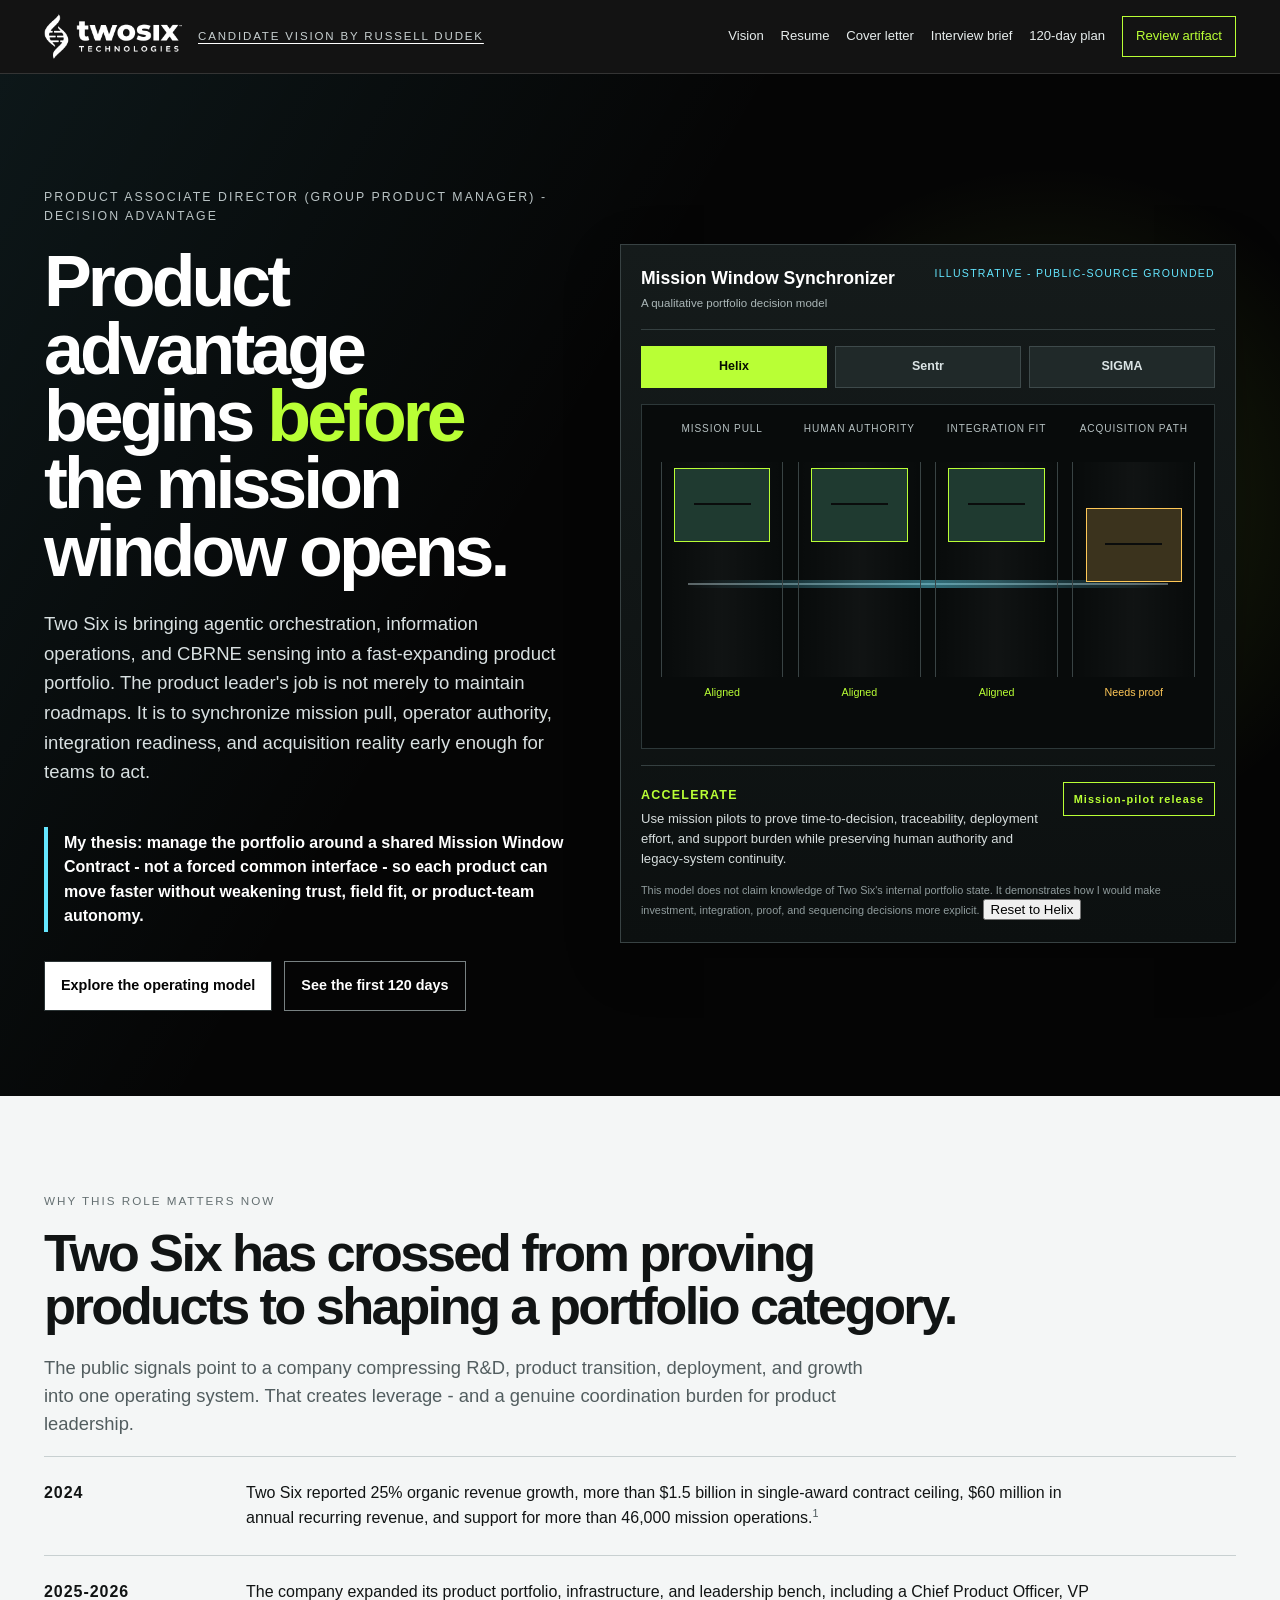
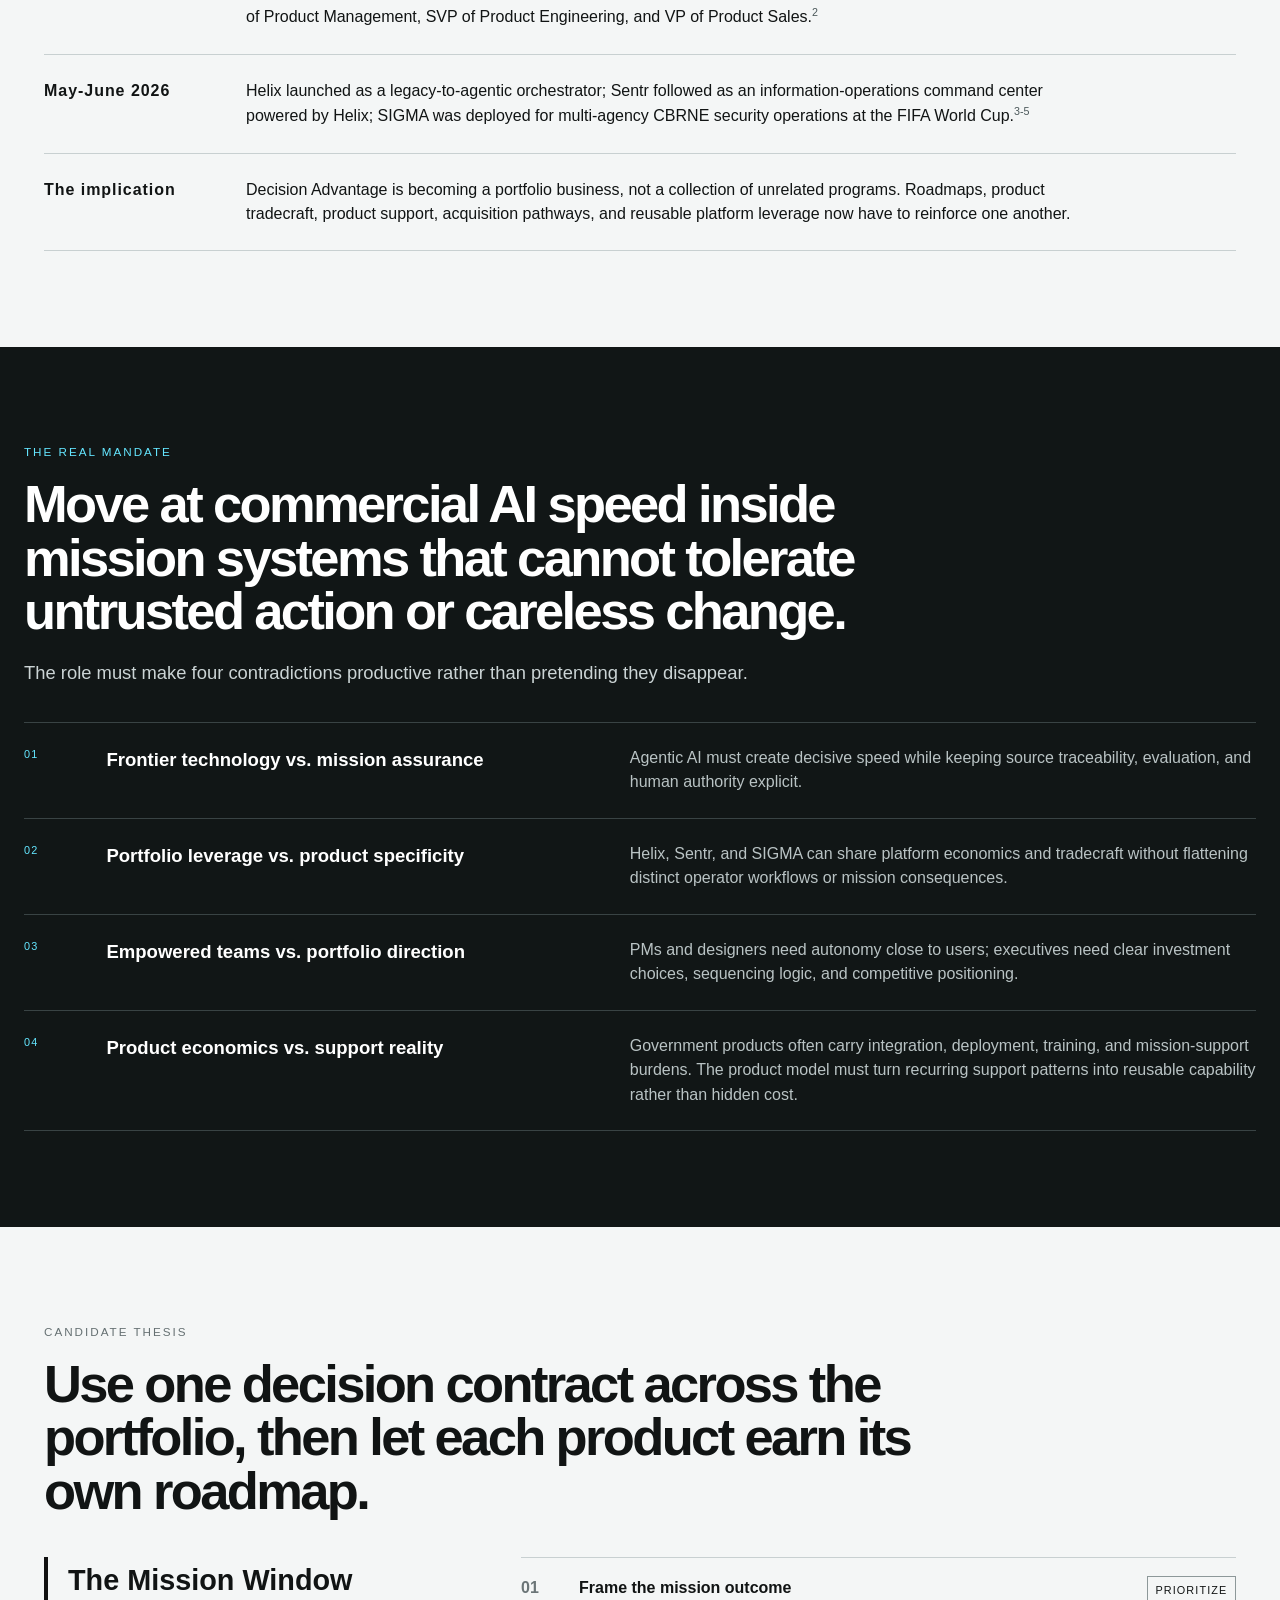
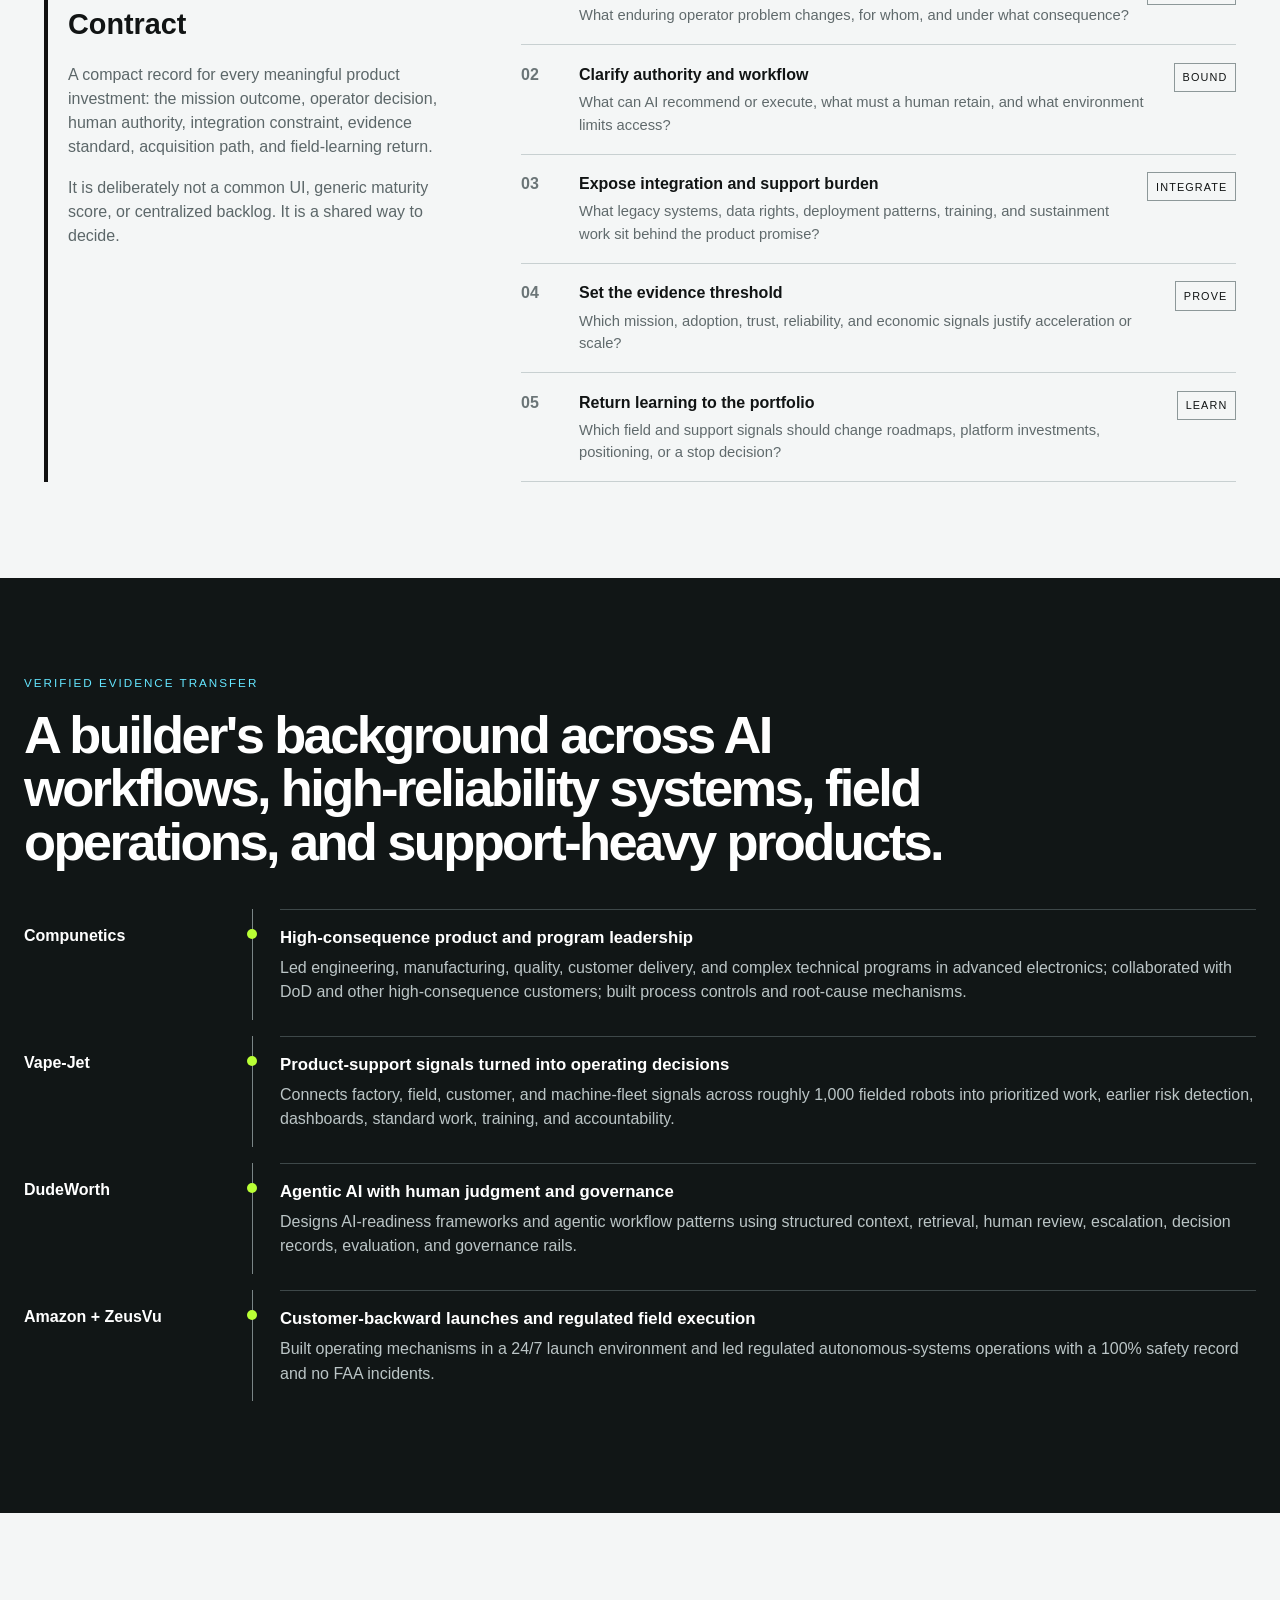
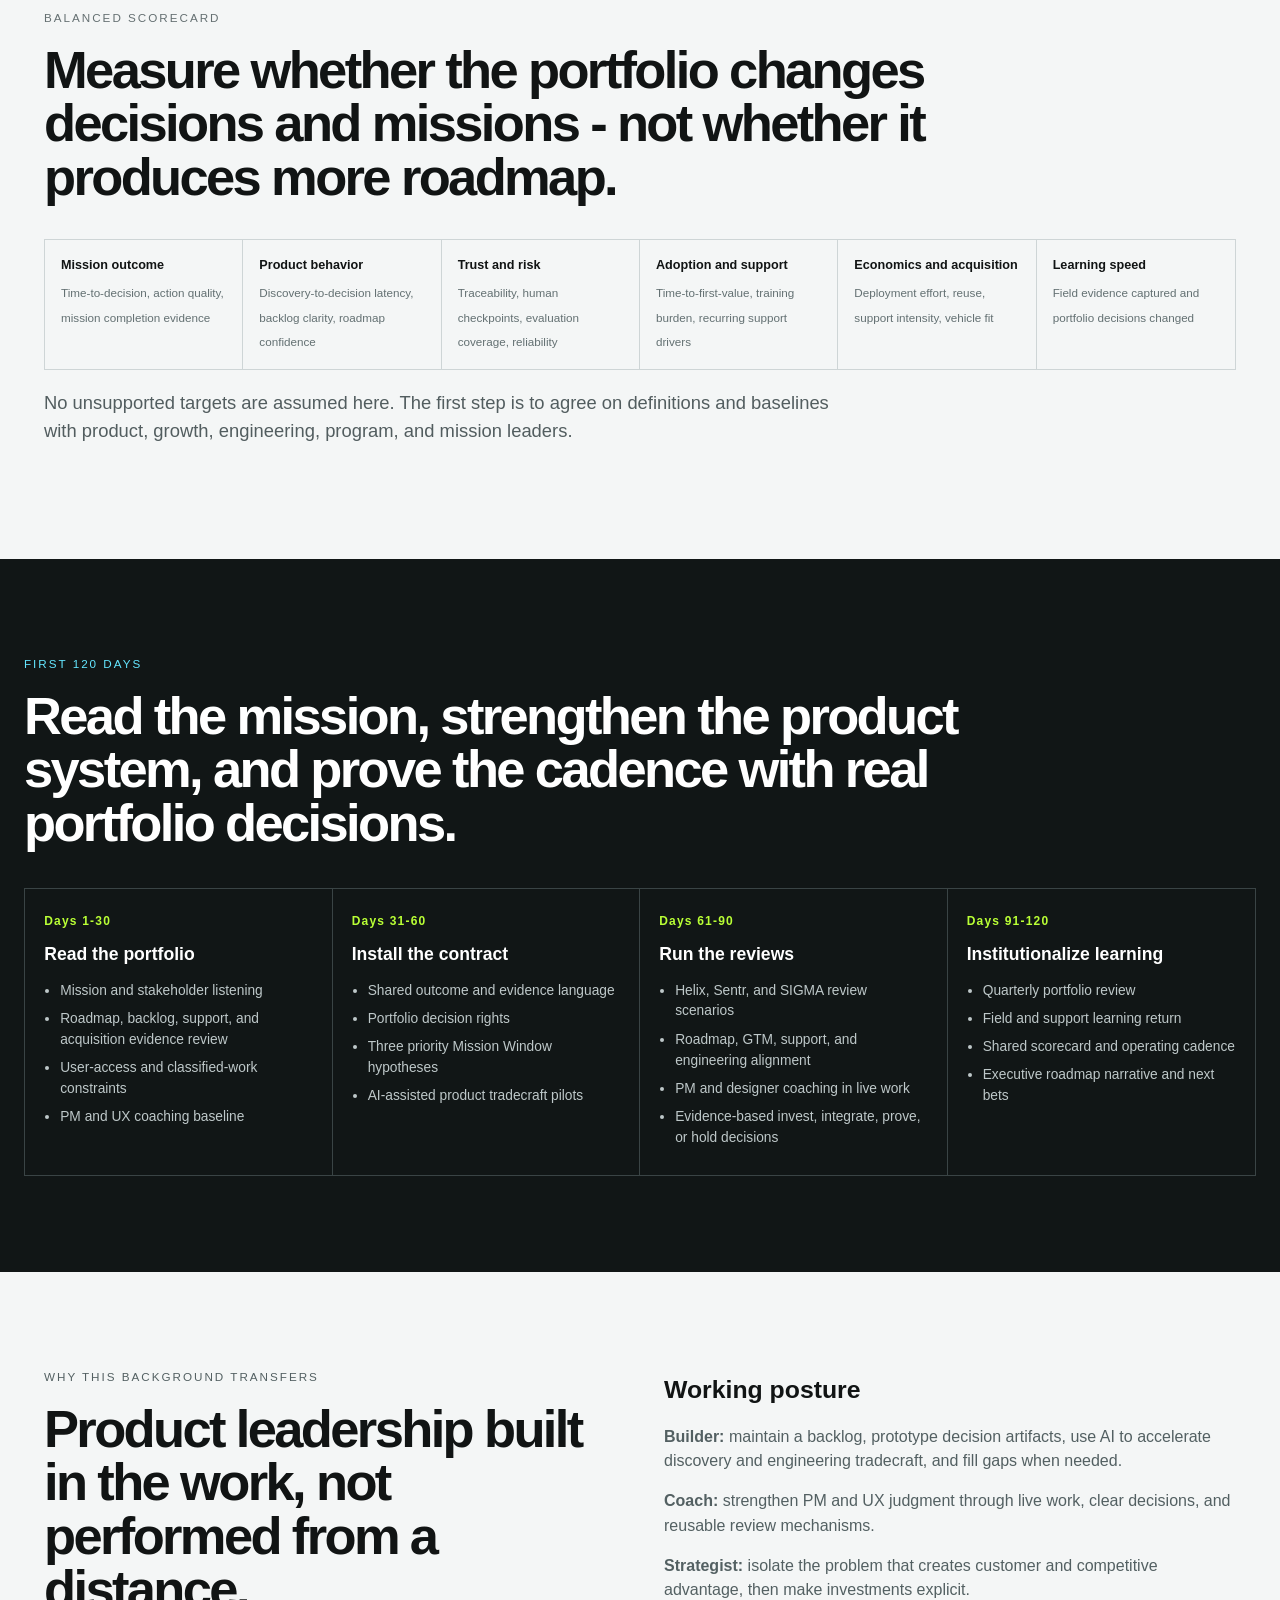
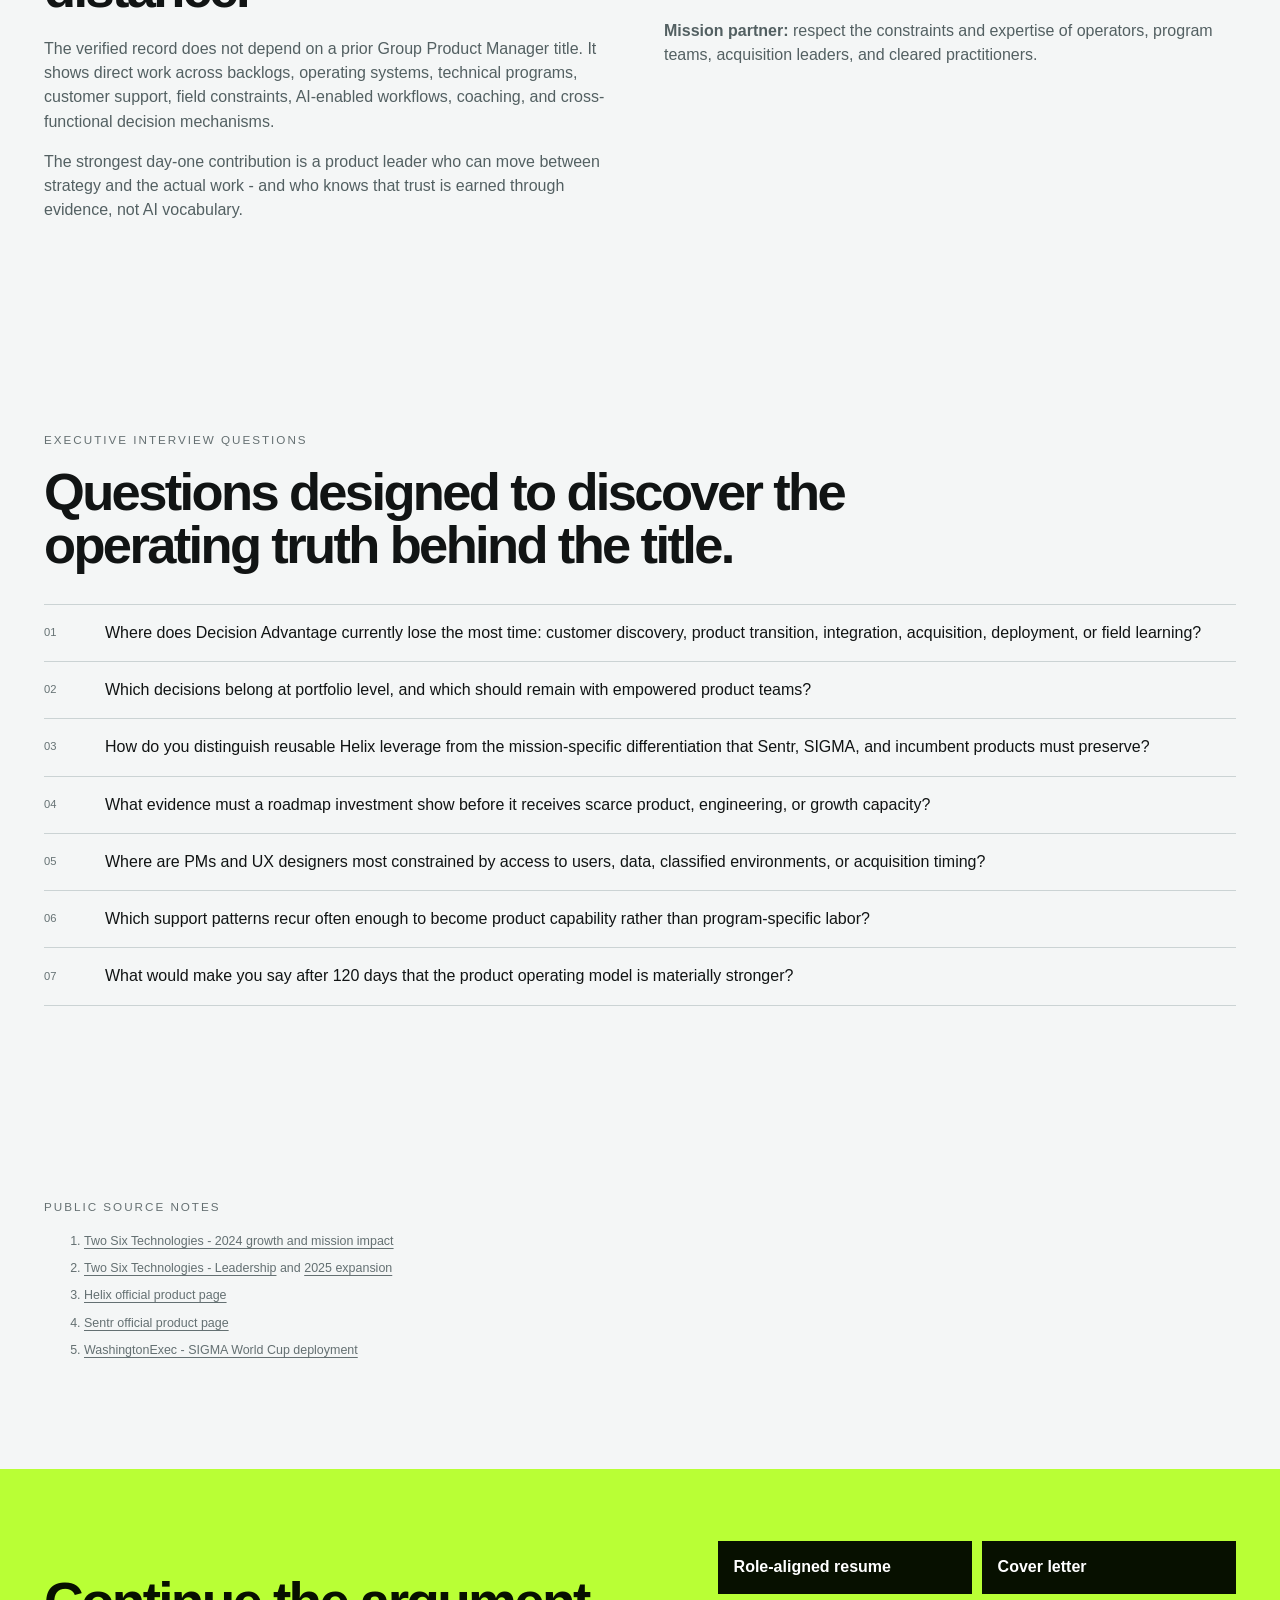
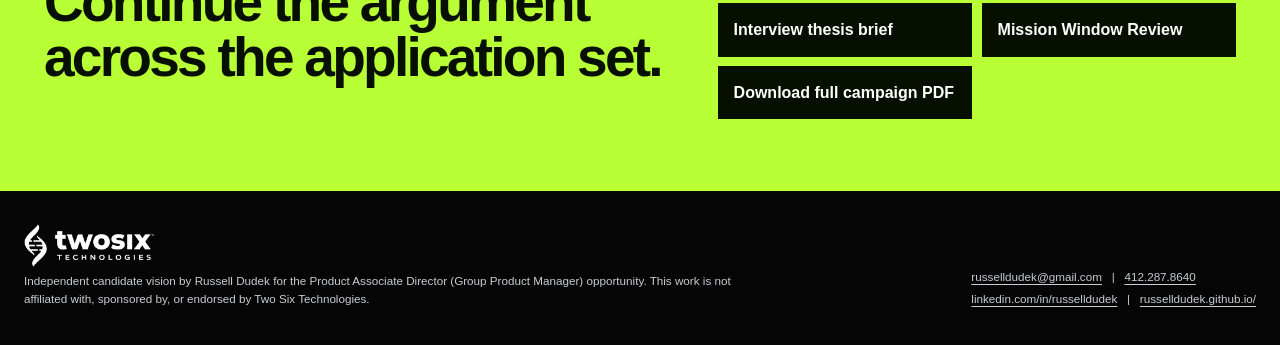
==== index.html @ 57bb27d4 "Publish complete Two Six candidate vision" ====
<!doctype html><html lang="en"><head><meta charset="utf-8"><meta name="viewport" content="width=device-width,initial-scale=1"><title>Two Six Technologies - Candidate Vision | Russell Dudek</title><meta name="description" content="Independent candidate vision by Russell Dudek for Two Six Technologies Product Associate Director (Group Product Manager)."><link rel="stylesheet" href="styles.css"></head><body class=""><a class="skip" href="#main">Skip to content</a><header class="site-header"><nav class="nav" aria-label="Primary"><a class="brand-lockup" href="index.html"><img src="assets/brand/two-six-logo-white.png" alt="Two Six Technologies"><span>Candidate vision by Russell Dudek</span></a><div class="nav-links"><a href="index.html" aria-current="page">Vision</a><a href="resume.html">Resume</a><a href="cover-letter.html">Cover letter</a><a href="interview-brief.html">Interview brief</a><a href="120-day-plan.html">120-day plan</a><a class="nav-cta" href="mission-window-review.html">Review artifact</a></div></nav></header><main id="main">
<section class="hero"><div class="hero-grid"><div class="hero-copy"><p class="identity-line">Product Associate Director (Group Product Manager) - Decision Advantage</p><h1>Product advantage begins <em>before</em> the mission window opens.</h1><p class="hero-deck">Two Six is bringing agentic orchestration, information operations, and CBRNE sensing into a fast-expanding product portfolio. The product leader's job is not merely to maintain roadmaps. It is to synchronize mission pull, operator authority, integration readiness, and acquisition reality early enough for teams to act.</p><div class="thesis-strip">My thesis: manage the portfolio around a shared Mission Window Contract - not a forced common interface - so each product can move faster without weakening trust, field fit, or product-team autonomy.</div><div class="hero-actions"><a class="button" href="#model">Explore the operating model</a><a class="button secondary" href="120-day-plan.html">See the first 120 days</a></div></div>
<div class="artifact-shell" id="model" aria-labelledby="model-title"><div class="artifact-head"><div><h2 id="model-title">Mission Window Synchronizer</h2><p>A qualitative portfolio decision model</p></div><span class="model-tag">Illustrative - public-source grounded</span></div><div class="scenario-tabs" role="tablist" aria-label="Product scenario"><button type="button" data-scenario="helix" role="tab" aria-selected="true">Helix</button><button type="button" data-scenario="sentr" role="tab" aria-selected="false">Sentr</button><button type="button" data-scenario="sigma" role="tab" aria-selected="false">SIGMA</button></div><div class="sync-board"><div class="sync-track"></div><div class="pulse" aria-hidden="true"></div><div class="sync-gates"><div class="gate" data-state="aligned"><span class="gate-label">Mission pull</span><div class="gate-well"><span class="gate-blade"></span></div><span class="gate-state">Aligned</span></div><div class="gate" data-state="aligned"><span class="gate-label">Human authority</span><div class="gate-well"><span class="gate-blade"></span></div><span class="gate-state">Aligned</span></div><div class="gate" data-state="aligned"><span class="gate-label">Integration fit</span><div class="gate-well"><span class="gate-blade"></span></div><span class="gate-state">Aligned</span></div><div class="gate" data-state="proof"><span class="gate-label">Acquisition path</span><div class="gate-well"><span class="gate-blade"></span></div><span class="gate-state">Needs proof</span></div></div></div><div class="decision-port" aria-live="polite"><div><strong id="decision-name">ACCELERATE</strong><p id="decision-summary"></p></div><span class="decision-badge" id="decision-badge">Mission-pilot release</span></div><p class="model-note">This model does not claim knowledge of Two Six's internal portfolio state. It demonstrates how I would make investment, integration, proof, and sequencing decisions more explicit. <button id="reset-model" type="button">Reset to Helix</button></p></div></div></section>
<section class="section"><p class="section-kicker">Why this role matters now</p><h2>Two Six has crossed from proving products to shaping a portfolio category.</h2><p class="section-lead">The public signals point to a company compressing R&amp;D, product transition, deployment, and growth into one operating system. That creates leverage - and a genuine coordination burden for product leadership.</p><div class="moment-line"><time>2024</time><p>Two Six reported 25% organic revenue growth, more than $1.5 billion in single-award contract ceiling, $60 million in annual recurring revenue, and support for more than 46,000 mission operations.<sup class="source-mark">1</sup></p></div><div class="moment-line"><time>2025-2026</time><p>The company expanded its product portfolio, infrastructure, and leadership bench, including a Chief Product Officer, VP of Product Management, SVP of Product Engineering, and VP of Product Sales.<sup class="source-mark">2</sup></p></div><div class="moment-line"><time>May-June 2026</time><p>Helix launched as a legacy-to-agentic orchestrator; Sentr followed as an information-operations command center powered by Helix; SIGMA was deployed for multi-agency CBRNE security operations at the FIFA World Cup.<sup class="source-mark">3-5</sup></p></div><div class="moment-line"><time>The implication</time><p>Decision Advantage is becoming a portfolio business, not a collection of unrelated programs. Roadmaps, product tradecraft, product support, acquisition pathways, and reusable platform leverage now have to reinforce one another.</p></div></section>
<section class="section dark"><div class="inner"><p class="section-kicker">The real mandate</p><h2>Move at commercial AI speed inside mission systems that cannot tolerate untrusted action or careless change.</h2><p class="section-lead">The role must make four contradictions productive rather than pretending they disappear.</p><div class="tension-stack"><div class="tension"><span class="num">01</span><h3>Frontier technology vs. mission assurance</h3><p>Agentic AI must create decisive speed while keeping source traceability, evaluation, and human authority explicit.</p></div><div class="tension"><span class="num">02</span><h3>Portfolio leverage vs. product specificity</h3><p>Helix, Sentr, and SIGMA can share platform economics and tradecraft without flattening distinct operator workflows or mission consequences.</p></div><div class="tension"><span class="num">03</span><h3>Empowered teams vs. portfolio direction</h3><p>PMs and designers need autonomy close to users; executives need clear investment choices, sequencing logic, and competitive positioning.</p></div><div class="tension"><span class="num">04</span><h3>Product economics vs. support reality</h3><p>Government products often carry integration, deployment, training, and mission-support burdens. The product model must turn recurring support patterns into reusable capability rather than hidden cost.</p></div></div></div></section>
<section class="section"><p class="section-kicker">Candidate thesis</p><h2>Use one decision contract across the portfolio, then let each product earn its own roadmap.</h2><div class="contract"><div class="contract-rail"><h3>The Mission Window Contract</h3><p>A compact record for every meaningful product investment: the mission outcome, operator decision, human authority, integration constraint, evidence standard, acquisition path, and field-learning return.</p><p>It is deliberately not a common UI, generic maturity score, or centralized backlog. It is a shared way to decide.</p></div><div class="contract-steps"><div class="contract-step"><span class="step-no">01</span><div><h4>Frame the mission outcome</h4><p>What enduring operator problem changes, for whom, and under what consequence?</p></div><span class="decision">Prioritize</span></div><div class="contract-step"><span class="step-no">02</span><div><h4>Clarify authority and workflow</h4><p>What can AI recommend or execute, what must a human retain, and what environment limits access?</p></div><span class="decision">Bound</span></div><div class="contract-step"><span class="step-no">03</span><div><h4>Expose integration and support burden</h4><p>What legacy systems, data rights, deployment patterns, training, and sustainment work sit behind the product promise?</p></div><span class="decision">Integrate</span></div><div class="contract-step"><span class="step-no">04</span><div><h4>Set the evidence threshold</h4><p>Which mission, adoption, trust, reliability, and economic signals justify acceleration or scale?</p></div><span class="decision">Prove</span></div><div class="contract-step"><span class="step-no">05</span><div><h4>Return learning to the portfolio</h4><p>Which field and support signals should change roadmaps, platform investments, positioning, or a stop decision?</p></div><span class="decision">Learn</span></div></div></div></section>
<section class="section dark"><div class="inner"><p class="section-kicker">Verified evidence transfer</p><h2>A builder's background across AI workflows, high-reliability systems, field operations, and support-heavy products.</h2><div class="evidence-trail"><div class="evidence-row"><div class="evidence-org">Compunetics</div><div class="trail-line"></div><div class="evidence-copy"><h3>High-consequence product and program leadership</h3><p>Led engineering, manufacturing, quality, customer delivery, and complex technical programs in advanced electronics; collaborated with DoD and other high-consequence customers; built process controls and root-cause mechanisms.</p></div></div><div class="evidence-row"><div class="evidence-org">Vape-Jet</div><div class="trail-line"></div><div class="evidence-copy"><h3>Product-support signals turned into operating decisions</h3><p>Connects factory, field, customer, and machine-fleet signals across roughly 1,000 fielded robots into prioritized work, earlier risk detection, dashboards, standard work, training, and accountability.</p></div></div><div class="evidence-row"><div class="evidence-org">DudeWorth</div><div class="trail-line"></div><div class="evidence-copy"><h3>Agentic AI with human judgment and governance</h3><p>Designs AI-readiness frameworks and agentic workflow patterns using structured context, retrieval, human review, escalation, decision records, evaluation, and governance rails.</p></div></div><div class="evidence-row"><div class="evidence-org">Amazon + ZeusVu</div><div class="trail-line"></div><div class="evidence-copy"><h3>Customer-backward launches and regulated field execution</h3><p>Built operating mechanisms in a 24/7 launch environment and led regulated autonomous-systems operations with a 100% safety record and no FAA incidents.</p></div></div></div></div></section>
<section class="section"><p class="section-kicker">Balanced scorecard</p><h2>Measure whether the portfolio changes decisions and missions - not whether it produces more roadmap.</h2><div class="score-band"><div class="score-item"><strong>Mission outcome</strong><span>Time-to-decision, action quality, mission completion evidence</span></div><div class="score-item"><strong>Product behavior</strong><span>Discovery-to-decision latency, backlog clarity, roadmap confidence</span></div><div class="score-item"><strong>Trust and risk</strong><span>Traceability, human checkpoints, evaluation coverage, reliability</span></div><div class="score-item"><strong>Adoption and support</strong><span>Time-to-first-value, training burden, recurring support drivers</span></div><div class="score-item"><strong>Economics and acquisition</strong><span>Deployment effort, reuse, support intensity, vehicle fit</span></div><div class="score-item"><strong>Learning speed</strong><span>Field evidence captured and portfolio decisions changed</span></div></div><p class="section-lead">No unsupported targets are assumed here. The first step is to agree on definitions and baselines with product, growth, engineering, program, and mission leaders.</p></section>
<section class="section dark"><div class="inner"><p class="section-kicker">First 120 days</p><h2>Read the mission, strengthen the product system, and prove the cadence with real portfolio decisions.</h2><div class="days"><div class="day"><span class="range">Days 1-30</span><h3>Read the portfolio</h3><ul><li>Mission and stakeholder listening</li><li>Roadmap, backlog, support, and acquisition evidence review</li><li>User-access and classified-work constraints</li><li>PM and UX coaching baseline</li></ul></div><div class="day"><span class="range">Days 31-60</span><h3>Install the contract</h3><ul><li>Shared outcome and evidence language</li><li>Portfolio decision rights</li><li>Three priority Mission Window hypotheses</li><li>AI-assisted product tradecraft pilots</li></ul></div><div class="day"><span class="range">Days 61-90</span><h3>Run the reviews</h3><ul><li>Helix, Sentr, and SIGMA review scenarios</li><li>Roadmap, GTM, support, and engineering alignment</li><li>PM and designer coaching in live work</li><li>Evidence-based invest, integrate, prove, or hold decisions</li></ul></div><div class="day"><span class="range">Days 91-120</span><h3>Institutionalize learning</h3><ul><li>Quarterly portfolio review</li><li>Field and support learning return</li><li>Shared scorecard and operating cadence</li><li>Executive roadmap narrative and next bets</li></ul></div></div></div></section>
<section class="section"><div class="contribution"><div><p class="section-kicker">Why this background transfers</p><h2>Product leadership built in the work, not performed from a distance.</h2><p>The verified record does not depend on a prior Group Product Manager title. It shows direct work across backlogs, operating systems, technical programs, customer support, field constraints, AI-enabled workflows, coaching, and cross-functional decision mechanisms.</p><p>The strongest day-one contribution is a product leader who can move between strategy and the actual work - and who knows that trust is earned through evidence, not AI vocabulary.</p></div><div><h3>Working posture</h3><p><strong>Builder:</strong> maintain a backlog, prototype decision artifacts, use AI to accelerate discovery and engineering tradecraft, and fill gaps when needed.</p><p><strong>Coach:</strong> strengthen PM and UX judgment through live work, clear decisions, and reusable review mechanisms.</p><p><strong>Strategist:</strong> isolate the problem that creates customer and competitive advantage, then make investments explicit.</p><p><strong>Mission partner:</strong> respect the constraints and expertise of operators, program teams, acquisition leaders, and cleared practitioners.</p></div></div></section>
<section class="section"><p class="section-kicker">Executive interview questions</p><h2>Questions designed to discover the operating truth behind the title.</h2><div class="question-list"><div class="question">Where does Decision Advantage currently lose the most time: customer discovery, product transition, integration, acquisition, deployment, or field learning?</div><div class="question">Which decisions belong at portfolio level, and which should remain with empowered product teams?</div><div class="question">How do you distinguish reusable Helix leverage from the mission-specific differentiation that Sentr, SIGMA, and incumbent products must preserve?</div><div class="question">What evidence must a roadmap investment show before it receives scarce product, engineering, or growth capacity?</div><div class="question">Where are PMs and UX designers most constrained by access to users, data, classified environments, or acquisition timing?</div><div class="question">Which support patterns recur often enough to become product capability rather than program-specific labor?</div><div class="question">What would make you say after 120 days that the product operating model is materially stronger?</div></div></section>
<section class="section"><p class="section-kicker">Public source notes</p><ol class="source-list"><li><a href="https://twosixtech.com/news/two-six-technologies-delivers-strategic-growth-and-makes-exceptional-mission-impact-in-2024/">Two Six Technologies - 2024 growth and mission impact</a></li><li><a href="https://twosixtech.com/about/leadership/">Two Six Technologies - Leadership</a> and <a href="https://twosixtech.com/news/two-six-technologies-expanded-operational-footprint-and-strengthened-strategic-product-portfolio-in-2025/">2025 expansion</a></li><li><a href="https://twosixtech.com/products/helix/">Helix official product page</a></li><li><a href="https://twosixtech.com/products/sentr/">Sentr official product page</a></li><li><a href="https://washingtonexec.com/2026/06/two-six-brings-sigma-to-fifa-world-cup-security/">WashingtonExec - SIGMA World Cup deployment</a></li></ol></section>
<section class="cta-band"><div class="inner"><h2>Continue the argument across the application set.</h2><div class="cta-links"><a href="resume.html">Role-aligned resume</a><a href="cover-letter.html">Cover letter</a><a href="interview-brief.html">Interview thesis brief</a><a href="mission-window-review.html">Mission Window Review</a><a href="docs/Russell-Dudek-Two-Six-Candidate-Campaign.pdf" download>Download full campaign PDF</a></div></div></section>
</main><footer class="site-footer"><div class="inner"><div><img src="assets/brand/two-six-logo-white.png" alt=""><p>Independent candidate vision by Russell Dudek for the Product Associate Director (Group Product Manager) opportunity. This work is not affiliated with, sponsored by, or endorsed by Two Six Technologies.</p></div><div><p><a href="mailto:russelldudek@gmail.com">russelldudek@gmail.com</a> &nbsp; | &nbsp; <a href="tel:+14122878640">412.287.8640</a></p><p><a href="https://www.linkedin.com/in/russelldudek">linkedin.com/in/russelldudek</a> &nbsp; | &nbsp; <a href="https://russelldudek.github.io/">russelldudek.github.io/</a></p></div></div></footer><script src="app.js"></script></body></html>
---- styles.css ----
@import url("brand-tokens.css");
*{box-sizing:border-box}html{scroll-behavior:smooth}body{margin:0;font-family:"Inter", "Noto Sans", sans-serif;background:var(--tst-paper);color:var(--tst-ink);line-height:1.52}a{color:inherit;text-underline-offset:3px}img{max-width:100%;display:block}.skip{position:absolute;left:-9999px;top:auto}.skip:focus{left:1rem;top:1rem;z-index:100;background:#fff;padding:.7rem 1rem;border:2px solid #000}.site-header{position:sticky;top:0;z-index:30;background:rgba(5,5,5,.94);backdrop-filter:blur(14px);color:#fff;border-bottom:1px solid rgba(255,255,255,.14)}.nav{max-width:1240px;margin:auto;min-height:70px;display:flex;align-items:center;justify-content:space-between;padding:.8rem 1.5rem;gap:1.5rem}.brand-lockup{display:flex;align-items:center;gap:1rem;min-width:0}.brand-lockup img{width:138px;height:auto}.brand-lockup span{font-size:.72rem;letter-spacing:.16em;text-transform:uppercase;color:#c8d0d1}.nav-links{display:flex;align-items:center;gap:1.05rem;font-size:.82rem}.nav-links a{text-decoration:none;color:#e7eded}.nav-links a:hover,.nav-links a:focus{color:var(--signal-lime)}.nav-cta{border:1px solid var(--signal-lime);padding:.58rem .82rem;color:var(--signal-lime)!important}.hero{background:var(--tst-black);color:#fff;min-height:770px;position:relative;overflow:hidden}.hero:before{content:"";position:absolute;inset:0;background:linear-gradient(120deg,rgba(100,230,255,.08),transparent 42%),radial-gradient(circle at 82% 42%,rgba(185,255,53,.13),transparent 28%)}.hero-grid{max-width:1240px;margin:auto;display:grid;grid-template-columns:minmax(0,.92fr) minmax(480px,1.08fr);gap:3.2rem;padding:6.4rem 1.5rem 5.3rem;position:relative}.hero-copy{display:flex;flex-direction:column;justify-content:center}.identity-line{font-size:.77rem;letter-spacing:.17em;text-transform:uppercase;color:#bac4c5;margin-bottom:1.4rem}.hero h1{font-family:"Inter Display","Inter",sans-serif;font-size:clamp(3rem,5.6vw,5.9rem);line-height:.94;letter-spacing:-.055em;margin:0 0 1.5rem;max-width:760px}.hero h1 em{font-style:normal;color:var(--signal-lime)}.hero-deck{font-size:1.16rem;line-height:1.6;color:#d8e0e1;max-width:660px;margin:0 0 1.5rem}.thesis-strip{border-left:4px solid var(--signal-cyan);padding:.25rem 0 .25rem 1rem;margin:1rem 0 1.8rem;color:#fff;font-weight:600;max-width:620px}.hero-actions{display:flex;flex-wrap:wrap;gap:.75rem}.button{display:inline-flex;align-items:center;justify-content:center;gap:.45rem;text-decoration:none;padding:.82rem 1rem;border:1px solid #2b3435;background:#fff;color:#050505;font-weight:700;font-size:.9rem}.button.secondary{background:transparent;color:#fff;border-color:#788182}.button:hover,.button:focus{transform:translateY(-1px);box-shadow:0 8px 22px rgba(0,0,0,.2)}.button.secondary:hover,.button.secondary:focus{border-color:var(--signal-lime);color:var(--signal-lime)}.artifact-shell{align-self:center;background:linear-gradient(180deg,#151b1b,#0c1010);border:1px solid #384243;box-shadow:var(--shadow);padding:1.25rem 1.25rem 1.4rem;min-width:0}.artifact-head{display:flex;justify-content:space-between;align-items:flex-start;gap:1rem;border-bottom:1px solid #354041;padding-bottom:1rem;margin-bottom:1rem}.artifact-head h2{font-size:1.1rem;margin:0}.artifact-head p{font-size:.72rem;color:#aab6b7;margin:.2rem 0 0}.model-tag{font-size:.66rem;text-transform:uppercase;letter-spacing:.12em;color:var(--signal-cyan);white-space:nowrap}.scenario-tabs{display:grid;grid-template-columns:repeat(3,1fr);gap:.5rem;margin-bottom:1rem}.scenario-tabs button{font:inherit;font-weight:700;font-size:.78rem;padding:.65rem .6rem;background:#202929;color:#dbe4e5;border:1px solid #3e4a4b;cursor:pointer}.scenario-tabs button[aria-selected="true"]{background:var(--signal-lime);color:#071000;border-color:var(--signal-lime)}.sync-board{position:relative;background:#080b0b;border:1px solid #2d3839;min-height:345px;padding:1rem;overflow:hidden}.sync-track{position:absolute;left:8%;right:8%;top:52%;height:2px;background:#586264}.sync-track:after{content:"";position:absolute;inset:-3px 0;background:linear-gradient(90deg,transparent,var(--signal-cyan),transparent);opacity:.45}.pulse{position:absolute;left:7%;top:calc(52% - 5px);width:10px;height:10px;border-radius:50%;background:var(--signal-cyan);box-shadow:0 0 14px var(--signal-cyan);transform:translateX(0);opacity:0}.sync-board.is-running .pulse{animation:pulse-run 1.05s cubic-bezier(.2,.65,.3,1) forwards}.sync-gates{display:grid;grid-template-columns:repeat(4,1fr);gap:.55rem;position:relative;z-index:2;height:100%}.gate{display:grid;grid-template-rows:auto 1fr auto;min-width:0;text-align:center}.gate-label{font-size:.63rem;letter-spacing:.09em;text-transform:uppercase;color:#b7c2c3;min-height:2.2rem}.gate-well{height:215px;position:relative;border-left:1px solid #394344;border-right:1px solid #394344;margin:.4rem .18rem;background:linear-gradient(90deg,transparent,rgba(255,255,255,.035),transparent)}.gate-blade{position:absolute;left:10%;right:10%;height:74px;top:70px;background:#293334;border:1px solid #667274;transition:transform .68s cubic-bezier(.2,.8,.2,1),background .3s,border-color .3s}.gate-blade:before{content:"";position:absolute;left:20%;right:20%;top:34px;border-top:2px solid #0a0c0c}.gate[data-state="aligned"] .gate-blade{transform:translateY(-64px);background:#1f3a30;border-color:var(--signal-lime)}.gate[data-state="proof"] .gate-blade{transform:translateY(-24px);background:#3b331d;border-color:var(--signal-amber)}.gate[data-state="constrained"] .gate-blade{transform:translateY(0);background:#3a2222;border-color:var(--signal-red)}.gate-state{font-size:.67rem;color:#d6dddd}.gate[data-state="aligned"] .gate-state{color:var(--signal-lime)}.gate[data-state="proof"] .gate-state{color:var(--signal-amber)}.gate[data-state="constrained"] .gate-state{color:var(--signal-red)}.decision-port{display:grid;grid-template-columns:1fr auto;gap:1rem;align-items:start;border-top:1px solid #354041;margin-top:1rem;padding-top:1rem}.decision-port strong{font-size:.78rem;color:var(--signal-lime);text-transform:uppercase;letter-spacing:.1em}.decision-port p{margin:.22rem 0 0;color:#d6dddd;font-size:.82rem}.decision-badge{border:1px solid var(--signal-lime);color:var(--signal-lime);padding:.5rem .62rem;font-size:.68rem;font-weight:800;letter-spacing:.1em}.model-note{font-size:.68rem;color:#8f9b9c;margin:.8rem 0 0}.section{max-width:1240px;margin:auto;padding:6rem 1.5rem}.section.dark{max-width:none;background:#111616;color:#fff}.section.dark>.inner{max-width:1240px;margin:auto}.section-kicker{font-size:.73rem;letter-spacing:.17em;text-transform:uppercase;color:#657072;margin:0 0 1rem}.dark .section-kicker{color:var(--signal-cyan)}.section h2{font-family:"Inter Display","Inter",sans-serif;font-size:clamp(2.25rem,4.1vw,4.6rem);letter-spacing:-.05em;line-height:1.02;margin:0 0 1.3rem;max-width:970px}.section-lead{font-size:1.15rem;max-width:820px;color:#525d5f}.dark .section-lead{color:#cbd4d5}.moment-line{display:grid;grid-template-columns:170px 1fr;gap:2rem;border-top:1px solid var(--tst-rule);padding:1.5rem 0}.moment-line:last-child{border-bottom:1px solid var(--tst-rule)}.moment-line time{font-weight:800;letter-spacing:.06em}.moment-line p{margin:0;max-width:850px}.source-mark{font-size:.67rem;vertical-align:super;color:#4b585a}.tension-stack{margin-top:2.2rem;border-top:1px solid #394344}.tension{display:grid;grid-template-columns:60px minmax(0,1fr) 1.25fr;gap:1.4rem;align-items:start;padding:1.45rem 0;border-bottom:1px solid #394344}.tension .num{font-size:.68rem;color:var(--signal-cyan);letter-spacing:.1em}.tension h3{margin:0;font-size:1.16rem}.tension p{margin:0;color:#b9c3c4}.contract{display:grid;grid-template-columns:.75fr 1.25fr;gap:3rem;margin-top:2.5rem}.contract-rail{border-left:4px solid #111;padding-left:1.25rem}.contract-rail h3{font-size:1.8rem;margin:.1rem 0 .75rem}.contract-rail p{color:#5c6769}.contract-steps{border-top:1px solid var(--tst-rule)}.contract-step{display:grid;grid-template-columns:42px 1fr auto;gap:1rem;align-items:start;padding:1.1rem 0;border-bottom:1px solid var(--tst-rule)}.contract-step .step-no{font-weight:800;color:#6b7577}.contract-step h4{margin:0 0 .25rem}.contract-step p{margin:0;color:#606a6c;font-size:.92rem}.contract-step .decision{font-size:.68rem;text-transform:uppercase;letter-spacing:.1em;border:1px solid #8d9899;padding:.34rem .48rem}.evidence-trail{margin-top:2.5rem}.evidence-row{display:grid;grid-template-columns:200px 24px 1fr;gap:1rem;align-items:stretch;margin-bottom:1rem}.evidence-org{font-weight:800;padding:.95rem 0}.trail-line{position:relative}.trail-line:before{content:"";position:absolute;left:50%;top:0;bottom:0;border-left:1px solid #7a8586}.trail-line:after{content:"";position:absolute;left:calc(50% - 5px);top:1.25rem;width:10px;height:10px;background:var(--signal-lime);border-radius:50%}.evidence-copy{border-top:1px solid #3e4849;padding:.95rem 0}.evidence-copy h3{margin:0 0 .35rem;font-size:1.05rem}.evidence-copy p{margin:0;color:#bbc5c6}.score-band{display:grid;grid-template-columns:repeat(6,1fr);gap:0;border:1px solid #ced5d6;margin-top:2.2rem}.score-item{padding:1rem;border-right:1px solid #ced5d6}.score-item:last-child{border-right:0}.score-item strong{display:block;font-size:.79rem;margin-bottom:.35rem}.score-item span{font-size:.73rem;color:#637072}.days{display:grid;grid-template-columns:repeat(4,1fr);gap:0;margin-top:2.4rem;border:1px solid #3a4445}.day{padding:1.2rem;border-right:1px solid #3a4445;min-height:280px}.day:last-child{border-right:0}.day .range{color:var(--signal-lime);font-weight:800;font-size:.75rem;letter-spacing:.1em}.day h3{font-size:1.1rem;margin:.55rem 0 .8rem}.day ul{margin:0;padding-left:1rem;color:#bec8c9;font-size:.86rem}.day li{margin:.45rem 0}.contribution{display:grid;grid-template-columns:1fr 1fr;gap:3rem;align-items:start}.contribution h3{font-size:1.55rem;margin:.2rem 0 .8rem}.contribution p{color:#536062}.question-list{counter-reset:q;margin-top:2rem}.question{counter-increment:q;display:grid;grid-template-columns:45px 1fr;gap:1rem;padding:1rem 0;border-top:1px solid #cbd3d4}.question:before{content:counter(q,decimal-leading-zero);font-size:.7rem;color:#667274;padding-top:.2rem}.question:last-child{border-bottom:1px solid #cbd3d4}.cta-band{background:var(--signal-lime);color:#071000}.cta-band .inner{max-width:1240px;margin:auto;padding:4.5rem 1.5rem;display:grid;grid-template-columns:1.1fr .9fr;gap:2.5rem;align-items:center}.cta-band h2{font-size:clamp(2.1rem,4.3vw,4.5rem);line-height:1;margin:0;letter-spacing:-.05em}.cta-links{display:grid;grid-template-columns:repeat(2,1fr);gap:.6rem}.cta-links a{text-decoration:none;background:#071000;color:#fff;padding:.9rem 1rem;font-weight:800}.site-footer{background:#050505;color:#c6cecf;padding:2rem 1.5rem}.site-footer .inner{max-width:1240px;margin:auto;display:flex;justify-content:space-between;gap:2rem;align-items:flex-end}.site-footer img{width:130px}.site-footer p{margin:.3rem 0;font-size:.73rem;max-width:720px}.source-list{font-size:.78rem;line-height:1.55;color:#647072}.source-list li{margin:.5rem 0}.source-list a{word-break:break-word}
/* document surfaces */
.doc-body{background:#e7ebeb}.doc-actions{position:sticky;top:0;z-index:20;background:#101515;color:#fff;display:flex;justify-content:center;gap:.6rem;padding:.7rem;box-shadow:0 6px 22px rgba(0,0,0,.18)}.doc-actions a,.doc-actions button{font:inherit;font-size:.78rem;font-weight:800;text-decoration:none;border:1px solid #7c898a;background:#fff;color:#111;padding:.62rem .8rem;cursor:pointer}.doc-actions .primary{background:var(--signal-lime);border-color:var(--signal-lime)}.document-stack{padding:2rem 0}.sheet{width:8.5in;min-height:11in;margin:0 auto 1.2rem;background:#fff;box-shadow:0 8px 26px rgba(0,0,0,.18);position:relative;padding:.56in .62in .52in}.sheet.dark-cover{background:#0b0f0f;color:#fff}.doc-head{display:grid;grid-template-columns:1fr auto;gap:1rem;border-bottom:3px solid #111;padding-bottom:.12in;margin-bottom:.16in}.doc-head h1{font-size:23pt;line-height:1;margin:0;letter-spacing:-.04em}.doc-head .identity{font-size:10pt;font-weight:700;margin-top:.06in}.doc-company{font-size:8pt;text-transform:uppercase;letter-spacing:.12em;text-align:right;max-width:2.3in}.doc-company img{width:1.65in;margin-left:auto;margin-bottom:.05in;background:#0b0f0f;padding:.08in}.contact-line{font-size:7.65pt;line-height:1.4;color:#4d5658;margin:.06in 0 .14in;display:flex;flex-wrap:wrap;gap:.06in .12in}.contact-line a{text-decoration:none}.doc-summary{font-size:9.4pt;line-height:1.45;margin:.08in 0 .16in}.doc-grid{display:grid;grid-template-columns:1.53fr .72fr;gap:.2in}.doc-section{margin-bottom:.15in}.doc-section h2{font-size:9.2pt;text-transform:uppercase;letter-spacing:.11em;margin:0 0 .07in;border-bottom:1px solid #aeb8b9;padding-bottom:.04in}.role{margin-bottom:.13in;break-inside:avoid}.role-top{display:flex;justify-content:space-between;gap:.15in;align-items:baseline}.role h3{font-size:10.4pt;margin:0}.role .org{font-size:8.5pt;font-weight:800;color:#405052}.role time{font-size:7.7pt;color:#566264;white-space:nowrap}.role ul{padding-left:.16in;margin:.05in 0 0}.role li{font-size:8.2pt;line-height:1.35;margin:.025in 0}.cap-list{display:grid;gap:.05in}.cap{background:#eef2f2;border-left:3px solid #111;padding:.065in .075in;font-size:7.8pt;line-height:1.3}.proof-map{display:grid;grid-template-columns:repeat(4,1fr);gap:.06in;margin:.12in 0 .16in}.proof{border:1px solid #bdc6c7;padding:.075in;min-height:.67in}.proof strong{display:block;font-size:7.5pt;margin-bottom:.03in}.proof span{font-size:6.9pt;line-height:1.25;color:#566164}.side-block{margin-bottom:.13in}.side-block h3{font-size:8.4pt;text-transform:uppercase;letter-spacing:.1em;margin:0 0 .06in}.side-block p,.side-block li{font-size:7.7pt;line-height:1.35}.side-block ul{margin:.03in 0;padding-left:.15in}.tag-wrap{display:flex;flex-wrap:wrap;gap:.035in}.tag{font-size:6.8pt;border:1px solid #adb7b8;padding:.035in .05in}.page-footer{position:absolute;left:.62in;right:.62in;bottom:.28in;border-top:1px solid #ccd3d4;padding-top:.05in;display:flex;justify-content:space-between;font-size:6.8pt;color:#667173}.letter-body{font-size:10.1pt;line-height:1.48}.letter-body p{margin:.105in 0}.letter-meta{font-size:8.8pt;margin-bottom:.18in}.signature{margin-top:.17in;font-weight:800}.brief-cover{display:flex;flex-direction:column;justify-content:space-between}.brief-cover .doc-company img{width:2.05in}.brief-title{max-width:6.6in}.brief-title h1{font-size:37pt;line-height:.98;letter-spacing:-.055em;margin:.15in 0}.brief-title p{font-size:14pt;color:#cbd3d4;max-width:5.8in}.cover-art{height:3.25in;border:1px solid #3e4a4b;position:relative;background:linear-gradient(90deg,#101616 25%,#172121 25% 50%,#101616 50% 75%,#172121 75%);overflow:hidden}.cover-art:before{content:"";position:absolute;left:8%;right:8%;top:50%;height:2px;background:#748182}.cover-art:after{content:"";position:absolute;left:9%;top:calc(50% - 5px);width:10px;height:10px;border-radius:50%;background:var(--signal-cyan);box-shadow:0 0 18px var(--signal-cyan)}.art-window{position:absolute;right:8%;top:calc(50% - .32in);width:1.25in;height:.64in;border:2px solid var(--signal-lime);display:grid;place-items:center;color:var(--signal-lime);font-size:8pt;font-weight:800;letter-spacing:.12em}.brief h2{font-size:19pt;letter-spacing:-.035em;margin:0 0 .1in}.brief h3{font-size:10.5pt;margin:.12in 0 .05in}.brief p,.brief li{font-size:8.8pt;line-height:1.42}.brief ul{margin:.04in 0 .12in;padding-left:.18in}.two-col{display:grid;grid-template-columns:1fr 1fr;gap:.25in}.three-col{display:grid;grid-template-columns:repeat(3,1fr);gap:.12in}.brief-panel{border-top:3px solid #111;padding-top:.08in;break-inside:avoid}.brief-panel.accent{border-color:var(--signal-lime)}.matrix{width:100%;border-collapse:collapse;font-size:7.7pt}.matrix th,.matrix td{border:1px solid #c3cbcc;padding:.055in;text-align:left;vertical-align:top}.matrix th{background:#eef1f1;font-size:7pt;text-transform:uppercase;letter-spacing:.08em}.phase{border-left:4px solid #111;padding-left:.12in;margin:.12in 0 .18in;break-inside:avoid}.phase h3{font-size:12pt;margin:0}.phase .range{font-size:7.3pt;text-transform:uppercase;letter-spacing:.1em;color:#566164}.phase ul{columns:2;column-gap:.25in}.review-band{border:1px solid #aeb8b9;padding:.12in;margin:.12in 0}.review-band h3{margin:0 0 .05in}.print-note{font-size:7pt;color:#687476}.private-note{background:#fff8dc;border:1px solid #e0bd52;padding:1rem;margin:1rem 0;font-size:.86rem}
@keyframes pulse-run{0%{opacity:0;transform:translateX(0)}10%{opacity:1}78%{opacity:1;transform:translateX(calc(100vw * .35))}100%{opacity:0;transform:translateX(calc(100vw * .4))}}
@media(max-width:980px){.nav-links a:not(.nav-cta){display:none}.hero-grid{grid-template-columns:1fr;padding-top:4.7rem}.hero{min-height:auto}.artifact-shell{max-width:730px}.contract,.contribution{grid-template-columns:1fr}.score-band{grid-template-columns:repeat(3,1fr)}.score-item:nth-child(3){border-right:0}.score-item:nth-child(-n+3){border-bottom:1px solid #ced5d6}.days{grid-template-columns:repeat(2,1fr)}.day:nth-child(2){border-right:0}.day:nth-child(-n+2){border-bottom:1px solid #3a4445}.cta-band .inner{grid-template-columns:1fr}.sheet{width:min(8.5in,calc(100vw - 1rem));min-height:auto;padding:.45in}.document-stack{padding:.7rem 0}.page-footer{position:static;margin-top:.2in}.doc-grid{grid-template-columns:1fr}.proof-map{grid-template-columns:repeat(2,1fr)}}
@media(max-width:650px){.nav{padding:.7rem 1rem}.brand-lockup span{display:none}.hero-grid,.section{padding-left:1rem;padding-right:1rem}.hero-grid{gap:2rem}.hero h1{font-size:3.25rem}.artifact-shell{padding:.8rem}.sync-board{padding:.65rem;min-height:380px}.sync-gates{gap:.18rem}.gate-label{font-size:.53rem;writing-mode:vertical-rl;transform:rotate(180deg);margin:auto}.gate-well{height:240px}.gate-state{font-size:.55rem}.decision-port{grid-template-columns:1fr}.model-tag{display:none}.moment-line{grid-template-columns:1fr;gap:.35rem}.tension{grid-template-columns:35px 1fr}.tension p{grid-column:2}.evidence-row{grid-template-columns:1fr}.trail-line{display:none}.score-band{grid-template-columns:1fr 1fr}.score-item,.score-item:nth-child(3){border-right:1px solid #ced5d6;border-bottom:1px solid #ced5d6}.score-item:nth-child(even){border-right:0}.days{grid-template-columns:1fr}.day{border-right:0;border-bottom:1px solid #3a4445}.day:last-child{border-bottom:0}.cta-links{grid-template-columns:1fr}.site-footer .inner{display:block}.site-footer img{margin-bottom:1rem}.doc-actions{flex-wrap:wrap}.sheet{width:100%;padding:.25in}.doc-head{grid-template-columns:1fr}.doc-company{text-align:left}.doc-company img{margin-left:0}.contact-line{font-size:7pt}.two-col,.three-col{grid-template-columns:1fr}.phase ul{columns:1}}
@media print{body,.doc-body{background:#fff}.doc-actions,.site-header{display:none!important}.document-stack{padding:0}.sheet{width:8.5in;height:11in;min-height:11in;margin:0;box-shadow:none;break-after:page;page-break-after:always;overflow:hidden}.sheet:last-child{break-after:auto;page-break-after:auto}.page-footer{position:absolute}.screen-only{display:none!important}a{text-decoration:none;color:inherit}}
@media(prefers-reduced-motion:reduce){html{scroll-behavior:auto}.sync-board.is-running .pulse{animation:none;opacity:0}.gate-blade{transition:none}.button:hover,.button:focus{transform:none}}
@page { size: Letter; margin: 0; }
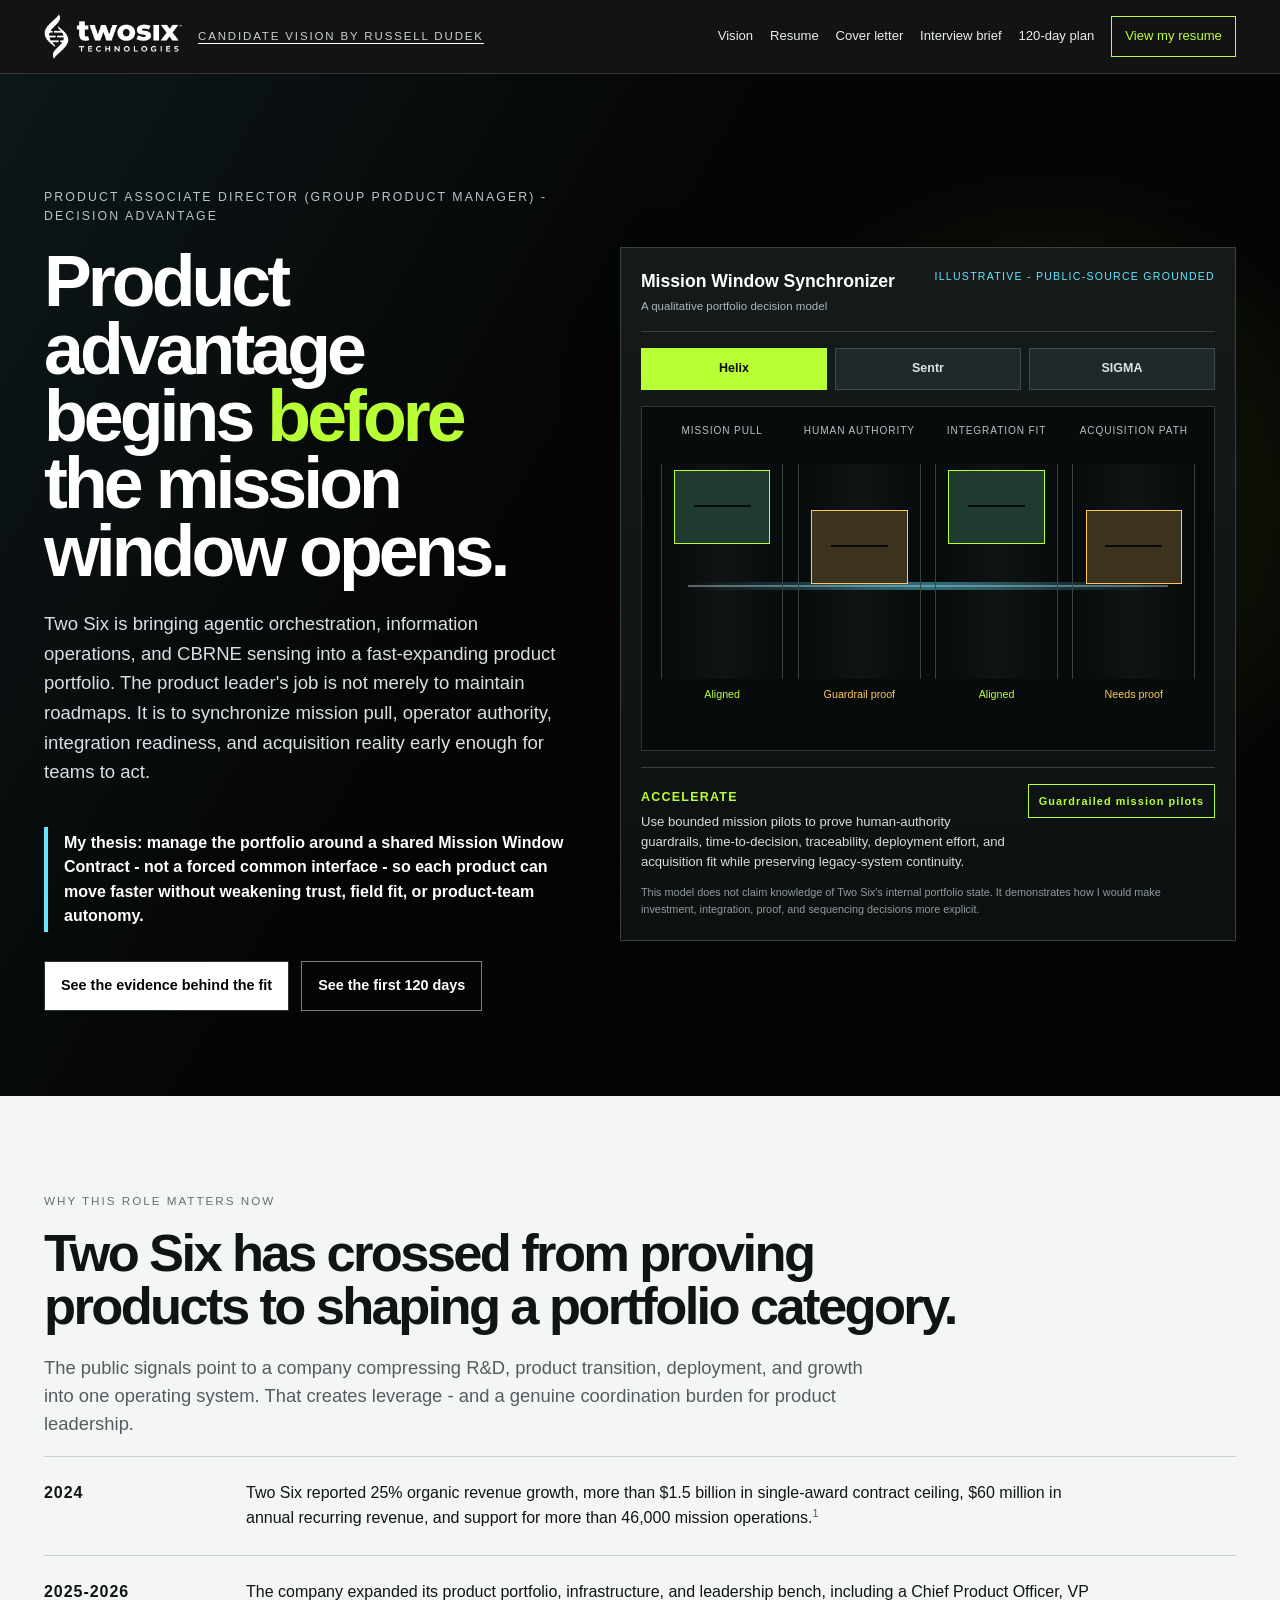
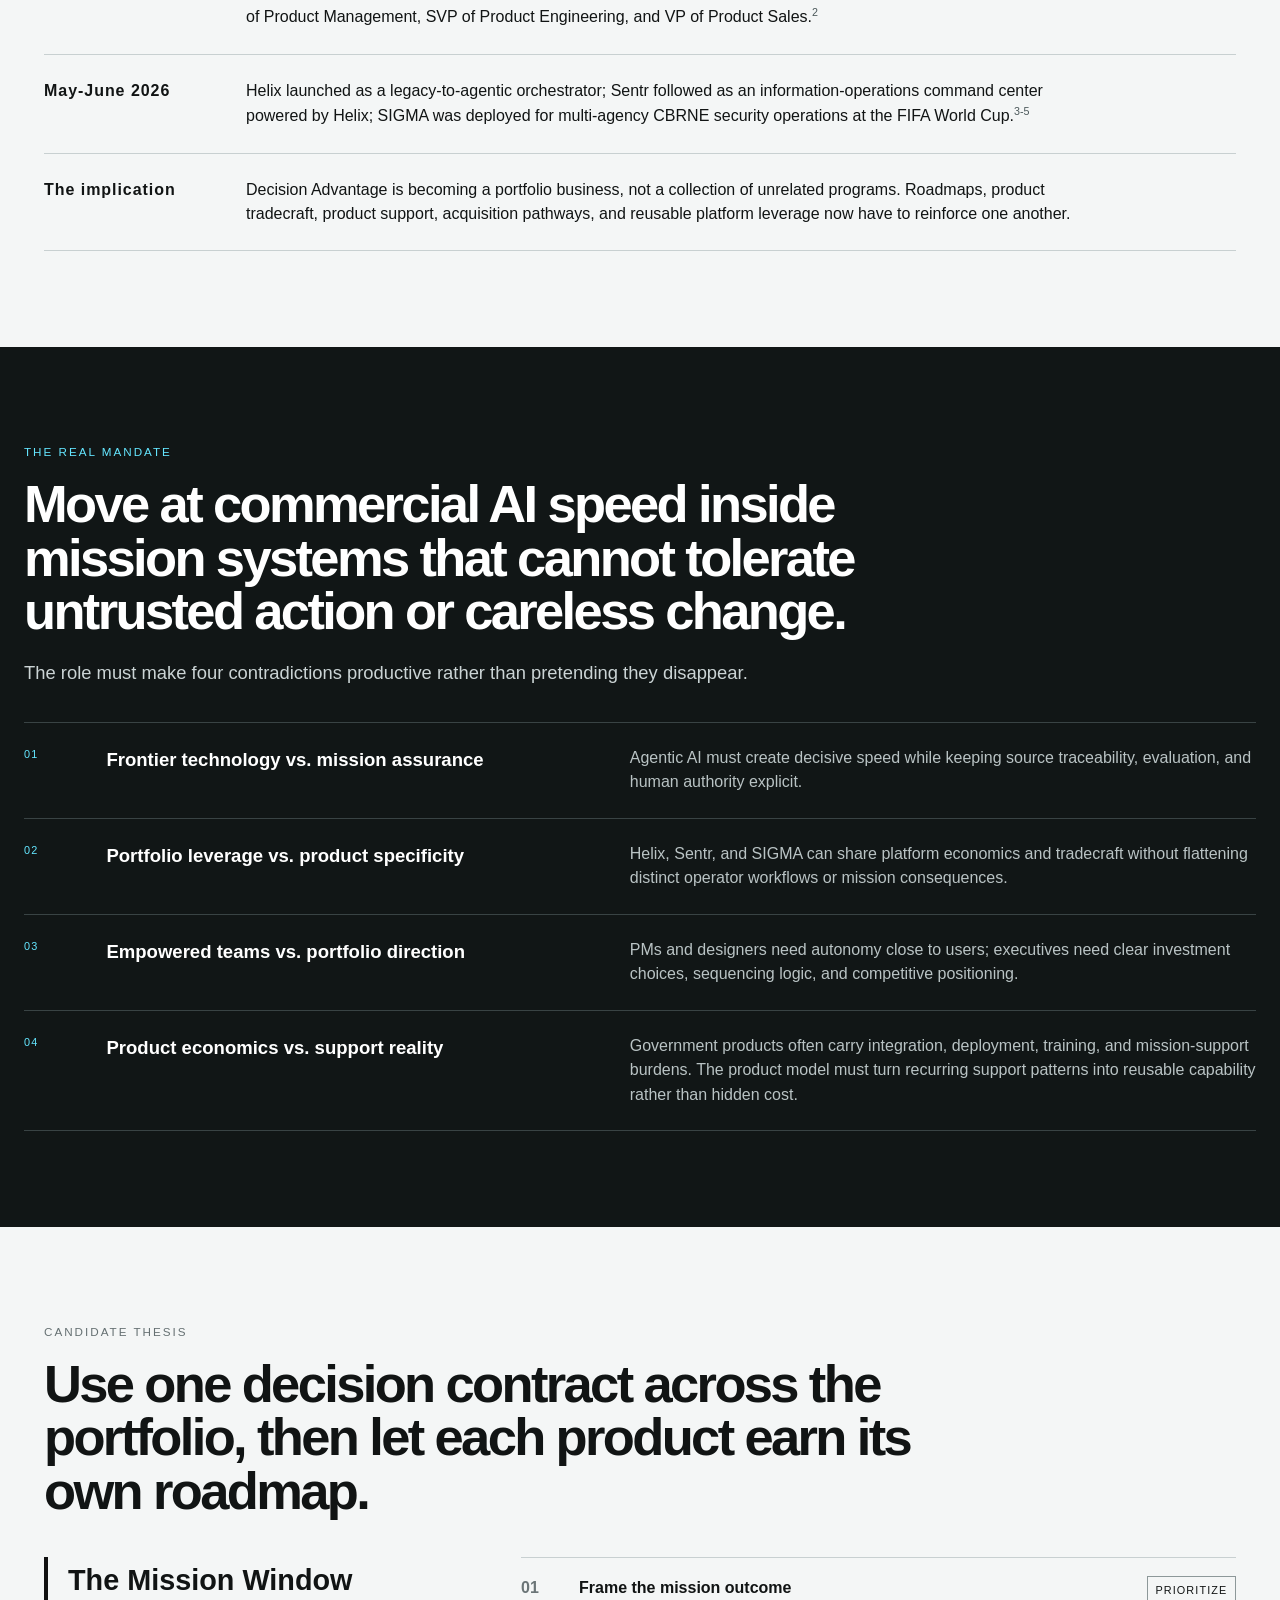
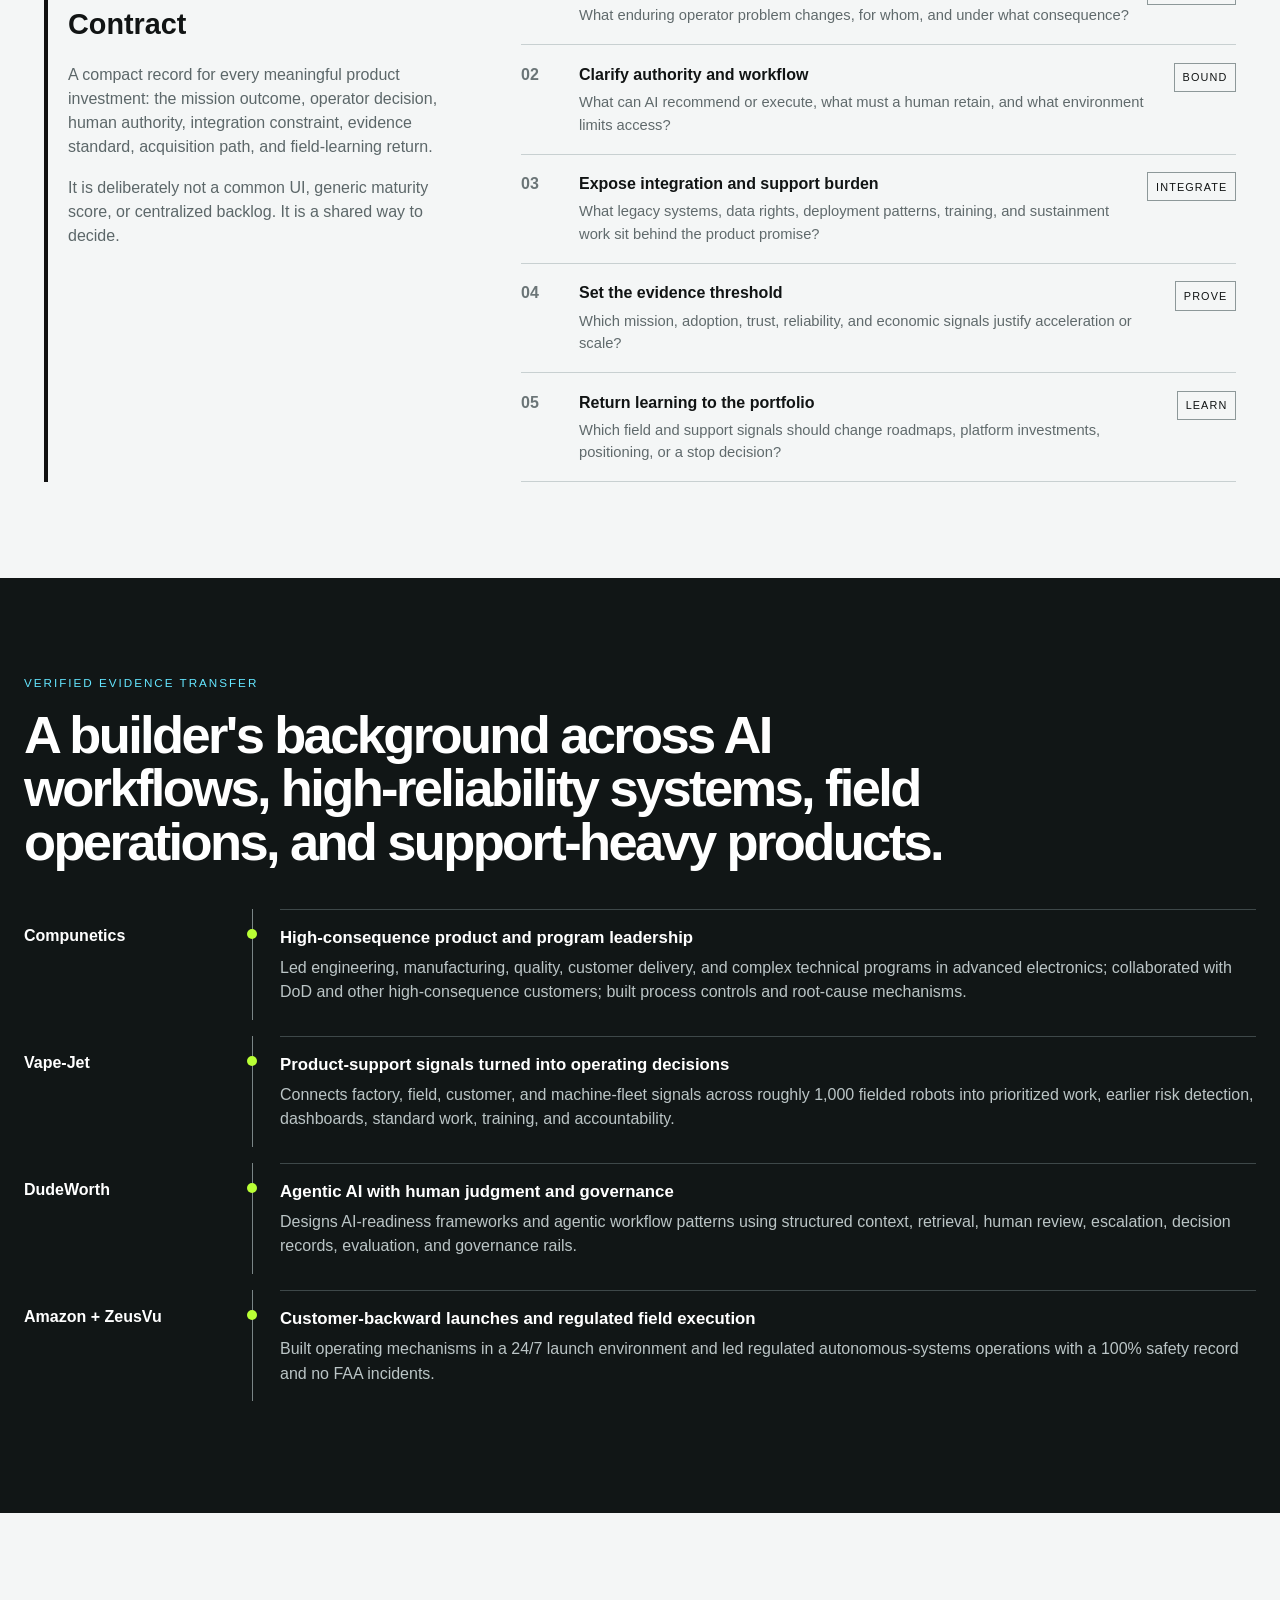
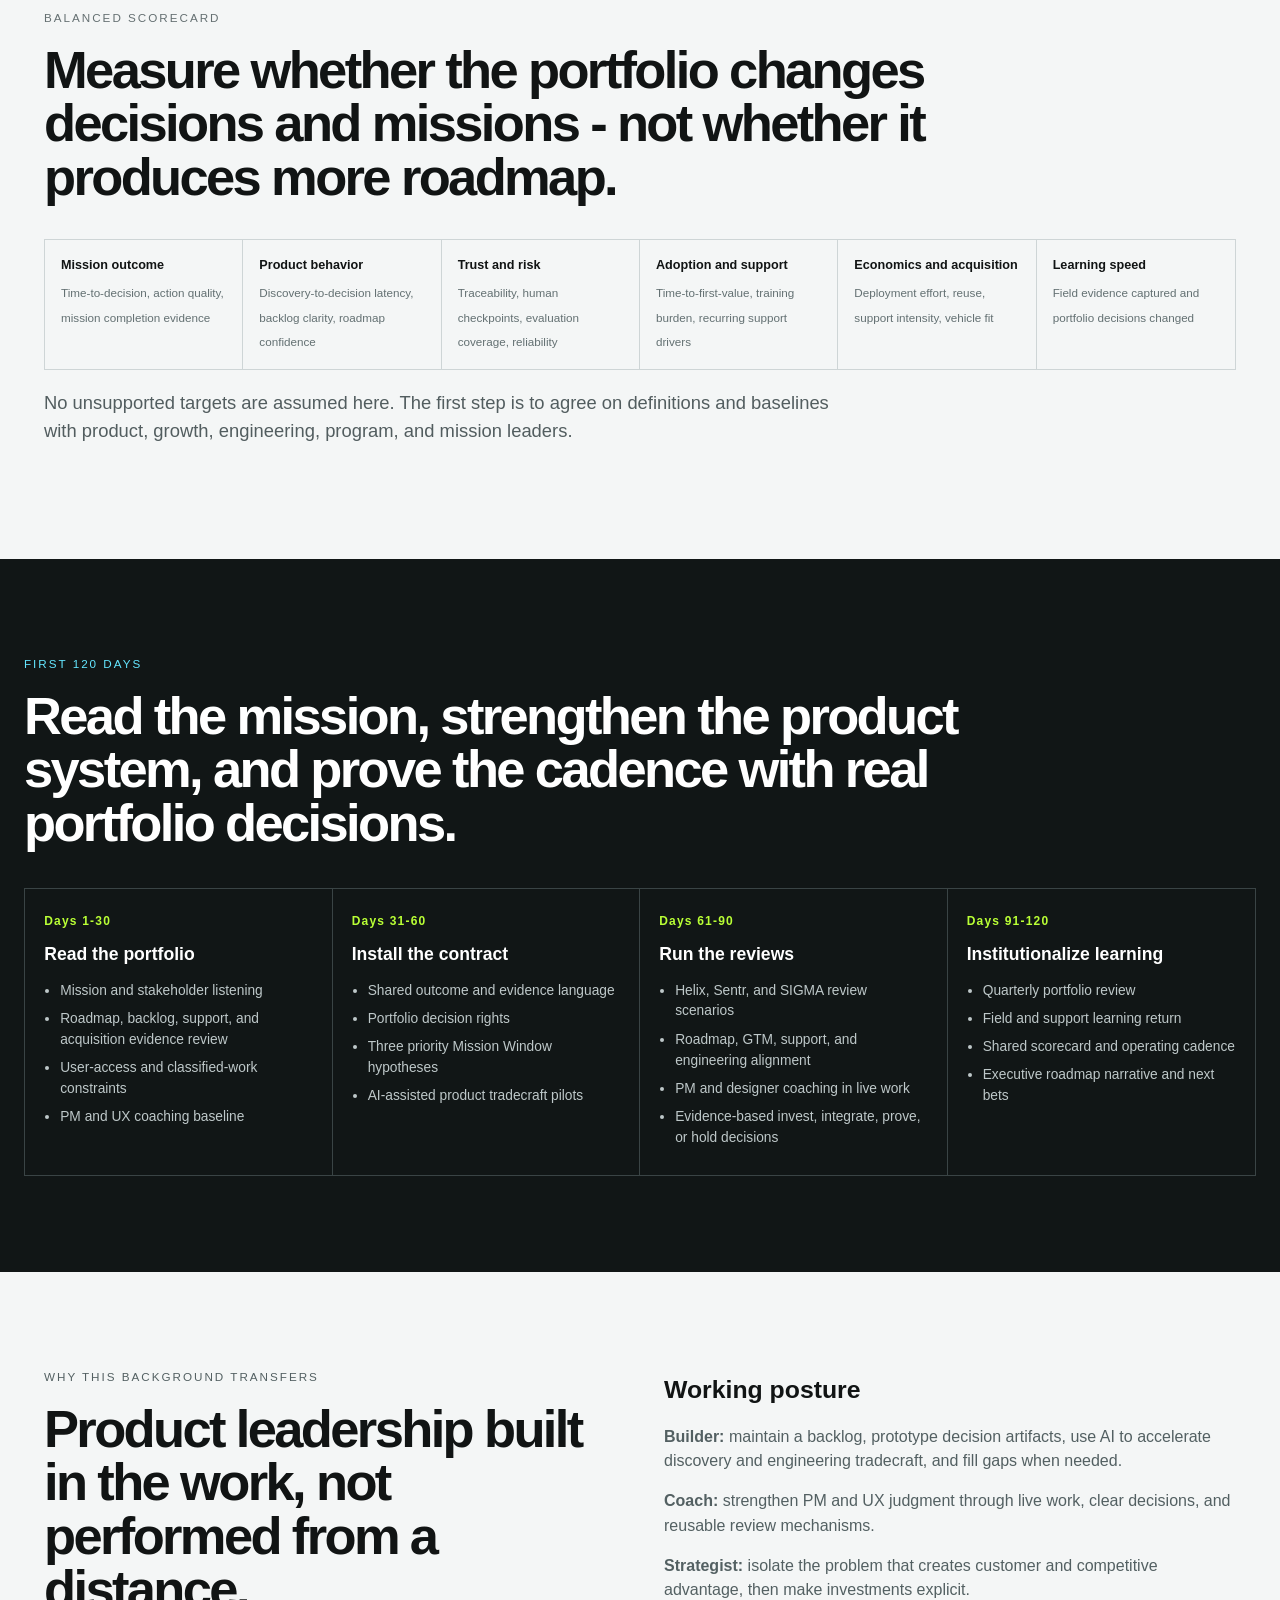
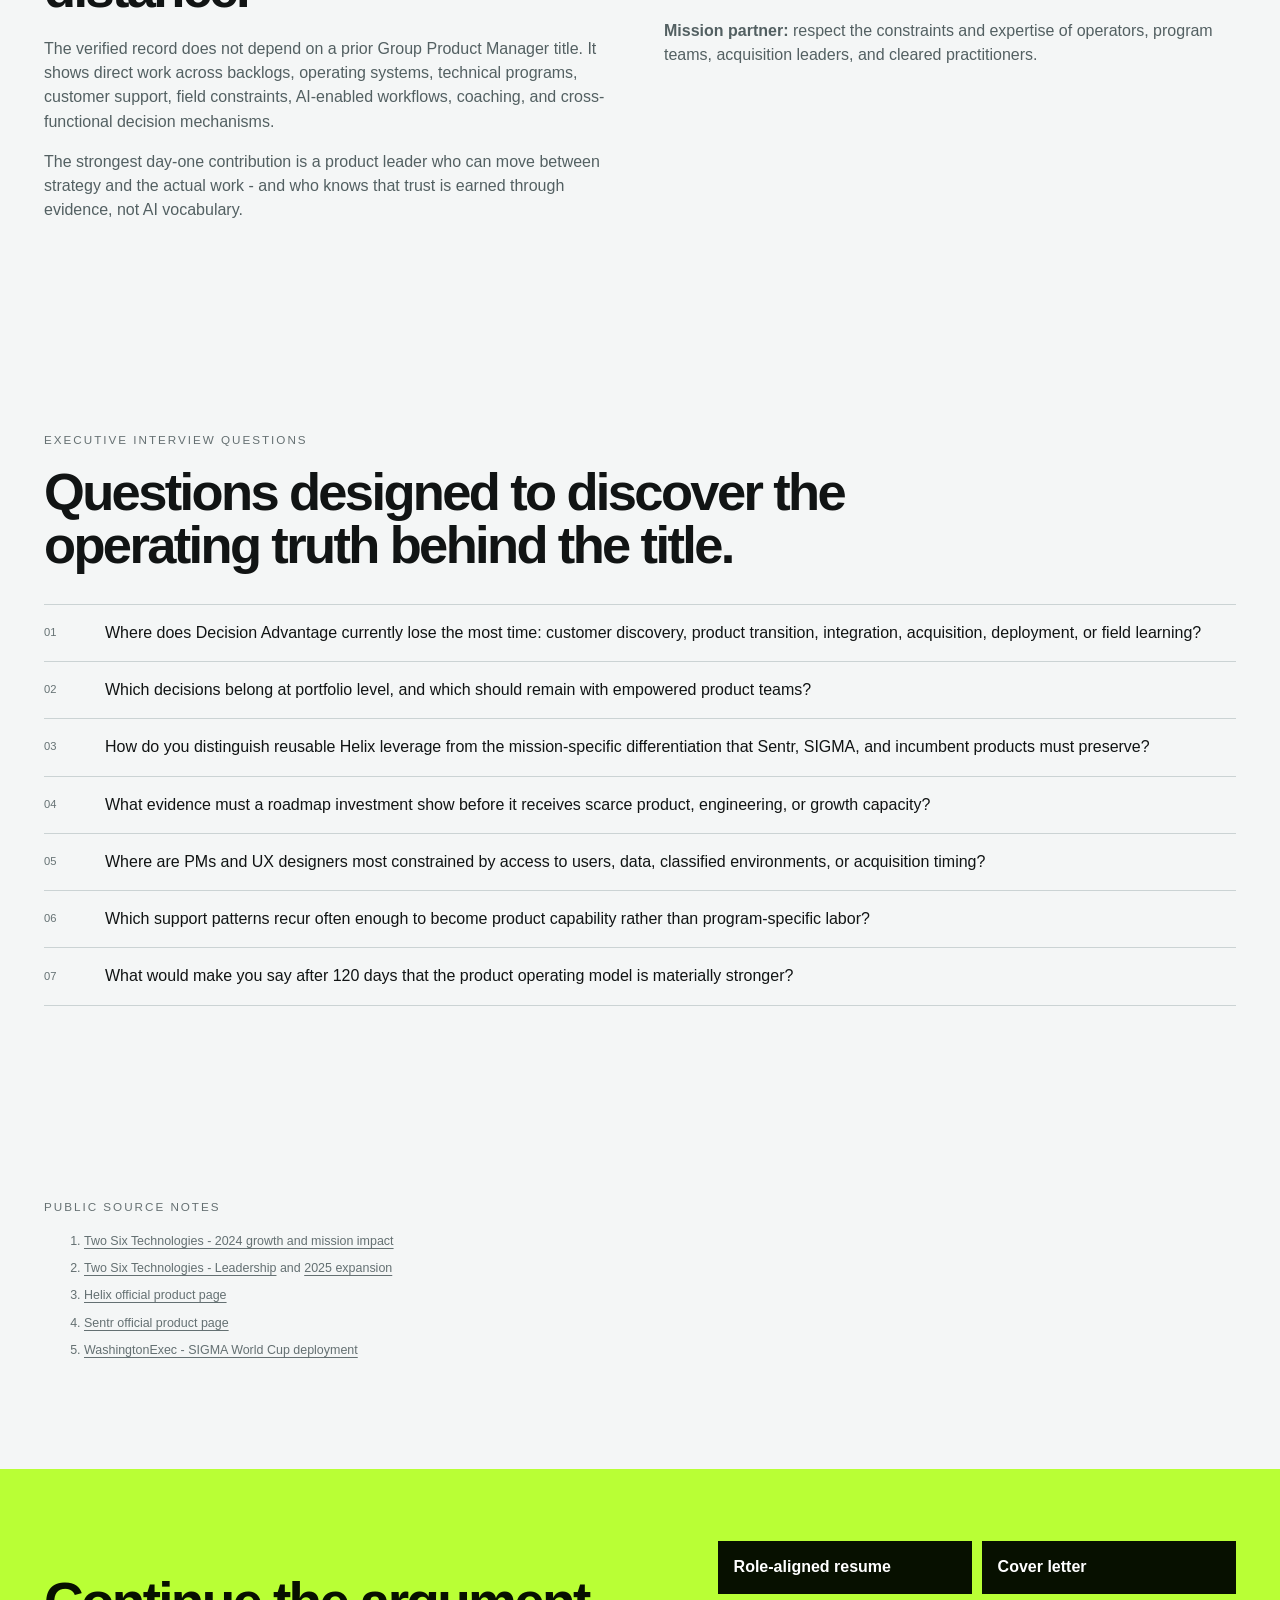
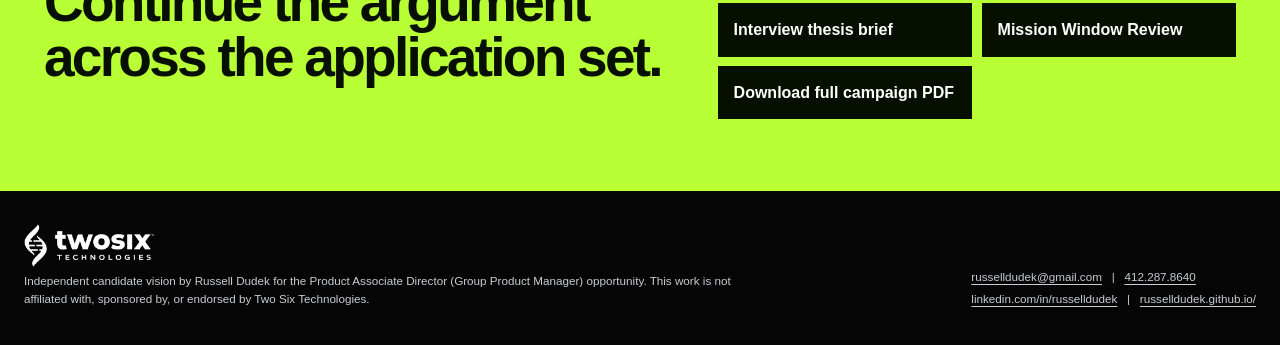
==== commit cde8b9b8: "fix: advance CTAs and remove redundant reset" ====
--- a/index.html
+++ b/index.html
@@ -1,14 +1,217 @@
-<!doctype html><html lang="en"><head><meta charset="utf-8"><meta name="viewport" content="width=device-width,initial-scale=1"><title>Two Six Technologies - Candidate Vision | Russell Dudek</title><meta name="description" content="Independent candidate vision by Russell Dudek for Two Six Technologies Product Associate Director (Group Product Manager)."><link rel="stylesheet" href="styles.css"></head><body class=""><a class="skip" href="#main">Skip to content</a><header class="site-header"><nav class="nav" aria-label="Primary"><a class="brand-lockup" href="index.html"><img src="assets/brand/two-six-logo-white.png" alt="Two Six Technologies"><span>Candidate vision by Russell Dudek</span></a><div class="nav-links"><a href="index.html" aria-current="page">Vision</a><a href="resume.html">Resume</a><a href="cover-letter.html">Cover letter</a><a href="interview-brief.html">Interview brief</a><a href="120-day-plan.html">120-day plan</a><a class="nav-cta" href="mission-window-review.html">Review artifact</a></div></nav></header><main id="main">
-<section class="hero"><div class="hero-grid"><div class="hero-copy"><p class="identity-line">Product Associate Director (Group Product Manager) - Decision Advantage</p><h1>Product advantage begins <em>before</em> the mission window opens.</h1><p class="hero-deck">Two Six is bringing agentic orchestration, information operations, and CBRNE sensing into a fast-expanding product portfolio. The product leader's job is not merely to maintain roadmaps. It is to synchronize mission pull, operator authority, integration readiness, and acquisition reality early enough for teams to act.</p><div class="thesis-strip">My thesis: manage the portfolio around a shared Mission Window Contract - not a forced common interface - so each product can move faster without weakening trust, field fit, or product-team autonomy.</div><div class="hero-actions"><a class="button" href="#model">Explore the operating model</a><a class="button secondary" href="120-day-plan.html">See the first 120 days</a></div></div>
-<div class="artifact-shell" id="model" aria-labelledby="model-title"><div class="artifact-head"><div><h2 id="model-title">Mission Window Synchronizer</h2><p>A qualitative portfolio decision model</p></div><span class="model-tag">Illustrative - public-source grounded</span></div><div class="scenario-tabs" role="tablist" aria-label="Product scenario"><button type="button" data-scenario="helix" role="tab" aria-selected="true">Helix</button><button type="button" data-scenario="sentr" role="tab" aria-selected="false">Sentr</button><button type="button" data-scenario="sigma" role="tab" aria-selected="false">SIGMA</button></div><div class="sync-board"><div class="sync-track"></div><div class="pulse" aria-hidden="true"></div><div class="sync-gates"><div class="gate" data-state="aligned"><span class="gate-label">Mission pull</span><div class="gate-well"><span class="gate-blade"></span></div><span class="gate-state">Aligned</span></div><div class="gate" data-state="aligned"><span class="gate-label">Human authority</span><div class="gate-well"><span class="gate-blade"></span></div><span class="gate-state">Aligned</span></div><div class="gate" data-state="aligned"><span class="gate-label">Integration fit</span><div class="gate-well"><span class="gate-blade"></span></div><span class="gate-state">Aligned</span></div><div class="gate" data-state="proof"><span class="gate-label">Acquisition path</span><div class="gate-well"><span class="gate-blade"></span></div><span class="gate-state">Needs proof</span></div></div></div><div class="decision-port" aria-live="polite"><div><strong id="decision-name">ACCELERATE</strong><p id="decision-summary"></p></div><span class="decision-badge" id="decision-badge">Mission-pilot release</span></div><p class="model-note">This model does not claim knowledge of Two Six's internal portfolio state. It demonstrates how I would make investment, integration, proof, and sequencing decisions more explicit. <button id="reset-model" type="button">Reset to Helix</button></p></div></div></section>
-<section class="section"><p class="section-kicker">Why this role matters now</p><h2>Two Six has crossed from proving products to shaping a portfolio category.</h2><p class="section-lead">The public signals point to a company compressing R&amp;D, product transition, deployment, and growth into one operating system. That creates leverage - and a genuine coordination burden for product leadership.</p><div class="moment-line"><time>2024</time><p>Two Six reported 25% organic revenue growth, more than $1.5 billion in single-award contract ceiling, $60 million in annual recurring revenue, and support for more than 46,000 mission operations.<sup class="source-mark">1</sup></p></div><div class="moment-line"><time>2025-2026</time><p>The company expanded its product portfolio, infrastructure, and leadership bench, including a Chief Product Officer, VP of Product Management, SVP of Product Engineering, and VP of Product Sales.<sup class="source-mark">2</sup></p></div><div class="moment-line"><time>May-June 2026</time><p>Helix launched as a legacy-to-agentic orchestrator; Sentr followed as an information-operations command center powered by Helix; SIGMA was deployed for multi-agency CBRNE security operations at the FIFA World Cup.<sup class="source-mark">3-5</sup></p></div><div class="moment-line"><time>The implication</time><p>Decision Advantage is becoming a portfolio business, not a collection of unrelated programs. Roadmaps, product tradecraft, product support, acquisition pathways, and reusable platform leverage now have to reinforce one another.</p></div></section>
-<section class="section dark"><div class="inner"><p class="section-kicker">The real mandate</p><h2>Move at commercial AI speed inside mission systems that cannot tolerate untrusted action or careless change.</h2><p class="section-lead">The role must make four contradictions productive rather than pretending they disappear.</p><div class="tension-stack"><div class="tension"><span class="num">01</span><h3>Frontier technology vs. mission assurance</h3><p>Agentic AI must create decisive speed while keeping source traceability, evaluation, and human authority explicit.</p></div><div class="tension"><span class="num">02</span><h3>Portfolio leverage vs. product specificity</h3><p>Helix, Sentr, and SIGMA can share platform economics and tradecraft without flattening distinct operator workflows or mission consequences.</p></div><div class="tension"><span class="num">03</span><h3>Empowered teams vs. portfolio direction</h3><p>PMs and designers need autonomy close to users; executives need clear investment choices, sequencing logic, and competitive positioning.</p></div><div class="tension"><span class="num">04</span><h3>Product economics vs. support reality</h3><p>Government products often carry integration, deployment, training, and mission-support burdens. The product model must turn recurring support patterns into reusable capability rather than hidden cost.</p></div></div></div></section>
-<section class="section"><p class="section-kicker">Candidate thesis</p><h2>Use one decision contract across the portfolio, then let each product earn its own roadmap.</h2><div class="contract"><div class="contract-rail"><h3>The Mission Window Contract</h3><p>A compact record for every meaningful product investment: the mission outcome, operator decision, human authority, integration constraint, evidence standard, acquisition path, and field-learning return.</p><p>It is deliberately not a common UI, generic maturity score, or centralized backlog. It is a shared way to decide.</p></div><div class="contract-steps"><div class="contract-step"><span class="step-no">01</span><div><h4>Frame the mission outcome</h4><p>What enduring operator problem changes, for whom, and under what consequence?</p></div><span class="decision">Prioritize</span></div><div class="contract-step"><span class="step-no">02</span><div><h4>Clarify authority and workflow</h4><p>What can AI recommend or execute, what must a human retain, and what environment limits access?</p></div><span class="decision">Bound</span></div><div class="contract-step"><span class="step-no">03</span><div><h4>Expose integration and support burden</h4><p>What legacy systems, data rights, deployment patterns, training, and sustainment work sit behind the product promise?</p></div><span class="decision">Integrate</span></div><div class="contract-step"><span class="step-no">04</span><div><h4>Set the evidence threshold</h4><p>Which mission, adoption, trust, reliability, and economic signals justify acceleration or scale?</p></div><span class="decision">Prove</span></div><div class="contract-step"><span class="step-no">05</span><div><h4>Return learning to the portfolio</h4><p>Which field and support signals should change roadmaps, platform investments, positioning, or a stop decision?</p></div><span class="decision">Learn</span></div></div></div></section>
-<section class="section dark"><div class="inner"><p class="section-kicker">Verified evidence transfer</p><h2>A builder's background across AI workflows, high-reliability systems, field operations, and support-heavy products.</h2><div class="evidence-trail"><div class="evidence-row"><div class="evidence-org">Compunetics</div><div class="trail-line"></div><div class="evidence-copy"><h3>High-consequence product and program leadership</h3><p>Led engineering, manufacturing, quality, customer delivery, and complex technical programs in advanced electronics; collaborated with DoD and other high-consequence customers; built process controls and root-cause mechanisms.</p></div></div><div class="evidence-row"><div class="evidence-org">Vape-Jet</div><div class="trail-line"></div><div class="evidence-copy"><h3>Product-support signals turned into operating decisions</h3><p>Connects factory, field, customer, and machine-fleet signals across roughly 1,000 fielded robots into prioritized work, earlier risk detection, dashboards, standard work, training, and accountability.</p></div></div><div class="evidence-row"><div class="evidence-org">DudeWorth</div><div class="trail-line"></div><div class="evidence-copy"><h3>Agentic AI with human judgment and governance</h3><p>Designs AI-readiness frameworks and agentic workflow patterns using structured context, retrieval, human review, escalation, decision records, evaluation, and governance rails.</p></div></div><div class="evidence-row"><div class="evidence-org">Amazon + ZeusVu</div><div class="trail-line"></div><div class="evidence-copy"><h3>Customer-backward launches and regulated field execution</h3><p>Built operating mechanisms in a 24/7 launch environment and led regulated autonomous-systems operations with a 100% safety record and no FAA incidents.</p></div></div></div></div></section>
-<section class="section"><p class="section-kicker">Balanced scorecard</p><h2>Measure whether the portfolio changes decisions and missions - not whether it produces more roadmap.</h2><div class="score-band"><div class="score-item"><strong>Mission outcome</strong><span>Time-to-decision, action quality, mission completion evidence</span></div><div class="score-item"><strong>Product behavior</strong><span>Discovery-to-decision latency, backlog clarity, roadmap confidence</span></div><div class="score-item"><strong>Trust and risk</strong><span>Traceability, human checkpoints, evaluation coverage, reliability</span></div><div class="score-item"><strong>Adoption and support</strong><span>Time-to-first-value, training burden, recurring support drivers</span></div><div class="score-item"><strong>Economics and acquisition</strong><span>Deployment effort, reuse, support intensity, vehicle fit</span></div><div class="score-item"><strong>Learning speed</strong><span>Field evidence captured and portfolio decisions changed</span></div></div><p class="section-lead">No unsupported targets are assumed here. The first step is to agree on definitions and baselines with product, growth, engineering, program, and mission leaders.</p></section>
-<section class="section dark"><div class="inner"><p class="section-kicker">First 120 days</p><h2>Read the mission, strengthen the product system, and prove the cadence with real portfolio decisions.</h2><div class="days"><div class="day"><span class="range">Days 1-30</span><h3>Read the portfolio</h3><ul><li>Mission and stakeholder listening</li><li>Roadmap, backlog, support, and acquisition evidence review</li><li>User-access and classified-work constraints</li><li>PM and UX coaching baseline</li></ul></div><div class="day"><span class="range">Days 31-60</span><h3>Install the contract</h3><ul><li>Shared outcome and evidence language</li><li>Portfolio decision rights</li><li>Three priority Mission Window hypotheses</li><li>AI-assisted product tradecraft pilots</li></ul></div><div class="day"><span class="range">Days 61-90</span><h3>Run the reviews</h3><ul><li>Helix, Sentr, and SIGMA review scenarios</li><li>Roadmap, GTM, support, and engineering alignment</li><li>PM and designer coaching in live work</li><li>Evidence-based invest, integrate, prove, or hold decisions</li></ul></div><div class="day"><span class="range">Days 91-120</span><h3>Institutionalize learning</h3><ul><li>Quarterly portfolio review</li><li>Field and support learning return</li><li>Shared scorecard and operating cadence</li><li>Executive roadmap narrative and next bets</li></ul></div></div></div></section>
-<section class="section"><div class="contribution"><div><p class="section-kicker">Why this background transfers</p><h2>Product leadership built in the work, not performed from a distance.</h2><p>The verified record does not depend on a prior Group Product Manager title. It shows direct work across backlogs, operating systems, technical programs, customer support, field constraints, AI-enabled workflows, coaching, and cross-functional decision mechanisms.</p><p>The strongest day-one contribution is a product leader who can move between strategy and the actual work - and who knows that trust is earned through evidence, not AI vocabulary.</p></div><div><h3>Working posture</h3><p><strong>Builder:</strong> maintain a backlog, prototype decision artifacts, use AI to accelerate discovery and engineering tradecraft, and fill gaps when needed.</p><p><strong>Coach:</strong> strengthen PM and UX judgment through live work, clear decisions, and reusable review mechanisms.</p><p><strong>Strategist:</strong> isolate the problem that creates customer and competitive advantage, then make investments explicit.</p><p><strong>Mission partner:</strong> respect the constraints and expertise of operators, program teams, acquisition leaders, and cleared practitioners.</p></div></div></section>
-<section class="section"><p class="section-kicker">Executive interview questions</p><h2>Questions designed to discover the operating truth behind the title.</h2><div class="question-list"><div class="question">Where does Decision Advantage currently lose the most time: customer discovery, product transition, integration, acquisition, deployment, or field learning?</div><div class="question">Which decisions belong at portfolio level, and which should remain with empowered product teams?</div><div class="question">How do you distinguish reusable Helix leverage from the mission-specific differentiation that Sentr, SIGMA, and incumbent products must preserve?</div><div class="question">What evidence must a roadmap investment show before it receives scarce product, engineering, or growth capacity?</div><div class="question">Where are PMs and UX designers most constrained by access to users, data, classified environments, or acquisition timing?</div><div class="question">Which support patterns recur often enough to become product capability rather than program-specific labor?</div><div class="question">What would make you say after 120 days that the product operating model is materially stronger?</div></div></section>
-<section class="section"><p class="section-kicker">Public source notes</p><ol class="source-list"><li><a href="https://twosixtech.com/news/two-six-technologies-delivers-strategic-growth-and-makes-exceptional-mission-impact-in-2024/">Two Six Technologies - 2024 growth and mission impact</a></li><li><a href="https://twosixtech.com/about/leadership/">Two Six Technologies - Leadership</a> and <a href="https://twosixtech.com/news/two-six-technologies-expanded-operational-footprint-and-strengthened-strategic-product-portfolio-in-2025/">2025 expansion</a></li><li><a href="https://twosixtech.com/products/helix/">Helix official product page</a></li><li><a href="https://twosixtech.com/products/sentr/">Sentr official product page</a></li><li><a href="https://washingtonexec.com/2026/06/two-six-brings-sigma-to-fifa-world-cup-security/">WashingtonExec - SIGMA World Cup deployment</a></li></ol></section>
-<section class="cta-band"><div class="inner"><h2>Continue the argument across the application set.</h2><div class="cta-links"><a href="resume.html">Role-aligned resume</a><a href="cover-letter.html">Cover letter</a><a href="interview-brief.html">Interview thesis brief</a><a href="mission-window-review.html">Mission Window Review</a><a href="docs/Russell-Dudek-Two-Six-Candidate-Campaign.pdf" download>Download full campaign PDF</a></div></div></section>
-</main><footer class="site-footer"><div class="inner"><div><img src="assets/brand/two-six-logo-white.png" alt=""><p>Independent candidate vision by Russell Dudek for the Product Associate Director (Group Product Manager) opportunity. This work is not affiliated with, sponsored by, or endorsed by Two Six Technologies.</p></div><div><p><a href="mailto:russelldudek@gmail.com">russelldudek@gmail.com</a> &nbsp; | &nbsp; <a href="tel:+14122878640">412.287.8640</a></p><p><a href="https://www.linkedin.com/in/russelldudek">linkedin.com/in/russelldudek</a> &nbsp; | &nbsp; <a href="https://russelldudek.github.io/">russelldudek.github.io/</a></p></div></div></footer><script src="app.js"></script></body></html>+<!doctype html>
+<html lang="en">
+<head>
+  <meta charset="utf-8">
+  <meta name="viewport" content="width=device-width,initial-scale=1">
+  <title>Two Six Technologies - Candidate Vision | Russell Dudek</title>
+  <meta name="description" content="Independent candidate vision by Russell Dudek for Two Six Technologies Product Associate Director (Group Product Manager).">
+  <link rel="stylesheet" href="styles.css">
+</head>
+<body>
+  <a class="skip" href="#main">Skip to content</a>
+  <header class="site-header">
+    <nav class="nav" aria-label="Primary">
+      <a class="brand-lockup" href="index.html">
+        <img src="assets/brand/two-six-logo-white.png" alt="Two Six Technologies">
+        <span>Candidate vision by Russell Dudek</span>
+      </a>
+      <div class="nav-links">
+        <a href="index.html" aria-current="page">Vision</a>
+        <a href="resume.html">Resume</a>
+        <a href="cover-letter.html">Cover letter</a>
+        <a href="interview-brief.html">Interview brief</a>
+        <a href="120-day-plan.html">120-day plan</a>
+        <a class="nav-cta" href="resume.html">View my resume</a>
+      </div>
+    </nav>
+  </header>
+
+  <main id="main">
+    <section class="hero">
+      <div class="hero-grid">
+        <div class="hero-copy">
+          <p class="identity-line">Product Associate Director (Group Product Manager) - Decision Advantage</p>
+          <h1>Product advantage begins <em>before</em> the mission window opens.</h1>
+          <p class="hero-deck">Two Six is bringing agentic orchestration, information operations, and CBRNE sensing into a fast-expanding product portfolio. The product leader's job is not merely to maintain roadmaps. It is to synchronize mission pull, operator authority, integration readiness, and acquisition reality early enough for teams to act.</p>
+          <div class="thesis-strip">My thesis: manage the portfolio around a shared Mission Window Contract - not a forced common interface - so each product can move faster without weakening trust, field fit, or product-team autonomy.</div>
+          <div class="hero-actions">
+            <a class="button" href="#evidence">See the evidence behind the fit</a>
+            <a class="button secondary" href="120-day-plan.html">See the first 120 days</a>
+          </div>
+        </div>
+
+        <div class="artifact-shell" id="model" aria-labelledby="model-title">
+          <div class="artifact-head">
+            <div>
+              <h2 id="model-title">Mission Window Synchronizer</h2>
+              <p>A qualitative portfolio decision model</p>
+            </div>
+            <span class="model-tag">Illustrative - public-source grounded</span>
+          </div>
+          <div class="scenario-tabs" role="tablist" aria-label="Product scenario">
+            <button type="button" data-scenario="helix" role="tab" aria-selected="true">Helix</button>
+            <button type="button" data-scenario="sentr" role="tab" aria-selected="false">Sentr</button>
+            <button type="button" data-scenario="sigma" role="tab" aria-selected="false">SIGMA</button>
+          </div>
+          <div class="sync-board">
+            <div class="sync-track"></div>
+            <div class="pulse" aria-hidden="true"></div>
+            <div class="sync-gates">
+              <div class="gate" data-state="aligned"><span class="gate-label">Mission pull</span><div class="gate-well"><span class="gate-blade"></span></div><span class="gate-state">Aligned</span></div>
+              <div class="gate" data-state="proof"><span class="gate-label">Human authority</span><div class="gate-well"><span class="gate-blade"></span></div><span class="gate-state">Guardrail proof</span></div>
+              <div class="gate" data-state="aligned"><span class="gate-label">Integration fit</span><div class="gate-well"><span class="gate-blade"></span></div><span class="gate-state">Aligned</span></div>
+              <div class="gate" data-state="proof"><span class="gate-label">Acquisition path</span><div class="gate-well"><span class="gate-blade"></span></div><span class="gate-state">Needs proof</span></div>
+            </div>
+          </div>
+          <div class="decision-port" aria-live="polite">
+            <div>
+              <strong id="decision-name">ACCELERATE</strong>
+              <p id="decision-summary"></p>
+            </div>
+            <span class="decision-badge" id="decision-badge">Guardrailed mission pilots</span>
+          </div>
+          <p class="model-note">This model does not claim knowledge of Two Six's internal portfolio state. It demonstrates how I would make investment, integration, proof, and sequencing decisions more explicit.</p>
+        </div>
+      </div>
+    </section>
+
+    <section class="section">
+      <p class="section-kicker">Why this role matters now</p>
+      <h2>Two Six has crossed from proving products to shaping a portfolio category.</h2>
+      <p class="section-lead">The public signals point to a company compressing R&amp;D, product transition, deployment, and growth into one operating system. That creates leverage - and a genuine coordination burden for product leadership.</p>
+      <div class="moment-line"><time>2024</time><p>Two Six reported 25% organic revenue growth, more than $1.5 billion in single-award contract ceiling, $60 million in annual recurring revenue, and support for more than 46,000 mission operations.<sup class="source-mark">1</sup></p></div>
+      <div class="moment-line"><time>2025-2026</time><p>The company expanded its product portfolio, infrastructure, and leadership bench, including a Chief Product Officer, VP of Product Management, SVP of Product Engineering, and VP of Product Sales.<sup class="source-mark">2</sup></p></div>
+      <div class="moment-line"><time>May-June 2026</time><p>Helix launched as a legacy-to-agentic orchestrator; Sentr followed as an information-operations command center powered by Helix; SIGMA was deployed for multi-agency CBRNE security operations at the FIFA World Cup.<sup class="source-mark">3-5</sup></p></div>
+      <div class="moment-line"><time>The implication</time><p>Decision Advantage is becoming a portfolio business, not a collection of unrelated programs. Roadmaps, product tradecraft, product support, acquisition pathways, and reusable platform leverage now have to reinforce one another.</p></div>
+    </section>
+
+    <section class="section dark">
+      <div class="inner">
+        <p class="section-kicker">The real mandate</p>
+        <h2>Move at commercial AI speed inside mission systems that cannot tolerate untrusted action or careless change.</h2>
+        <p class="section-lead">The role must make four contradictions productive rather than pretending they disappear.</p>
+        <div class="tension-stack">
+          <div class="tension"><span class="num">01</span><h3>Frontier technology vs. mission assurance</h3><p>Agentic AI must create decisive speed while keeping source traceability, evaluation, and human authority explicit.</p></div>
+          <div class="tension"><span class="num">02</span><h3>Portfolio leverage vs. product specificity</h3><p>Helix, Sentr, and SIGMA can share platform economics and tradecraft without flattening distinct operator workflows or mission consequences.</p></div>
+          <div class="tension"><span class="num">03</span><h3>Empowered teams vs. portfolio direction</h3><p>PMs and designers need autonomy close to users; executives need clear investment choices, sequencing logic, and competitive positioning.</p></div>
+          <div class="tension"><span class="num">04</span><h3>Product economics vs. support reality</h3><p>Government products often carry integration, deployment, training, and mission-support burdens. The product model must turn recurring support patterns into reusable capability rather than hidden cost.</p></div>
+        </div>
+      </div>
+    </section>
+
+    <section class="section">
+      <p class="section-kicker">Candidate thesis</p>
+      <h2>Use one decision contract across the portfolio, then let each product earn its own roadmap.</h2>
+      <div class="contract">
+        <div class="contract-rail"><h3>The Mission Window Contract</h3><p>A compact record for every meaningful product investment: the mission outcome, operator decision, human authority, integration constraint, evidence standard, acquisition path, and field-learning return.</p><p>It is deliberately not a common UI, generic maturity score, or centralized backlog. It is a shared way to decide.</p></div>
+        <div class="contract-steps">
+          <div class="contract-step"><span class="step-no">01</span><div><h4>Frame the mission outcome</h4><p>What enduring operator problem changes, for whom, and under what consequence?</p></div><span class="decision">Prioritize</span></div>
+          <div class="contract-step"><span class="step-no">02</span><div><h4>Clarify authority and workflow</h4><p>What can AI recommend or execute, what must a human retain, and what environment limits access?</p></div><span class="decision">Bound</span></div>
+          <div class="contract-step"><span class="step-no">03</span><div><h4>Expose integration and support burden</h4><p>What legacy systems, data rights, deployment patterns, training, and sustainment work sit behind the product promise?</p></div><span class="decision">Integrate</span></div>
+          <div class="contract-step"><span class="step-no">04</span><div><h4>Set the evidence threshold</h4><p>Which mission, adoption, trust, reliability, and economic signals justify acceleration or scale?</p></div><span class="decision">Prove</span></div>
+          <div class="contract-step"><span class="step-no">05</span><div><h4>Return learning to the portfolio</h4><p>Which field and support signals should change roadmaps, platform investments, positioning, or a stop decision?</p></div><span class="decision">Learn</span></div>
+        </div>
+      </div>
+    </section>
+
+    <section class="section dark" id="evidence">
+      <div class="inner">
+        <p class="section-kicker">Verified evidence transfer</p>
+        <h2>A builder's background across AI workflows, high-reliability systems, field operations, and support-heavy products.</h2>
+        <div class="evidence-trail">
+          <div class="evidence-row"><div class="evidence-org">Compunetics</div><div class="trail-line"></div><div class="evidence-copy"><h3>High-consequence product and program leadership</h3><p>Led engineering, manufacturing, quality, customer delivery, and complex technical programs in advanced electronics; collaborated with DoD and other high-consequence customers; built process controls and root-cause mechanisms.</p></div></div>
+          <div class="evidence-row"><div class="evidence-org">Vape-Jet</div><div class="trail-line"></div><div class="evidence-copy"><h3>Product-support signals turned into operating decisions</h3><p>Connects factory, field, customer, and machine-fleet signals across roughly 1,000 fielded robots into prioritized work, earlier risk detection, dashboards, standard work, training, and accountability.</p></div></div>
+          <div class="evidence-row"><div class="evidence-org">DudeWorth</div><div class="trail-line"></div><div class="evidence-copy"><h3>Agentic AI with human judgment and governance</h3><p>Designs AI-readiness frameworks and agentic workflow patterns using structured context, retrieval, human review, escalation, decision records, evaluation, and governance rails.</p></div></div>
+          <div class="evidence-row"><div class="evidence-org">Amazon + ZeusVu</div><div class="trail-line"></div><div class="evidence-copy"><h3>Customer-backward launches and regulated field execution</h3><p>Built operating mechanisms in a 24/7 launch environment and led regulated autonomous-systems operations with a 100% safety record and no FAA incidents.</p></div></div>
+        </div>
+      </div>
+    </section>
+
+    <section class="section">
+      <p class="section-kicker">Balanced scorecard</p>
+      <h2>Measure whether the portfolio changes decisions and missions - not whether it produces more roadmap.</h2>
+      <div class="score-band">
+        <div class="score-item"><strong>Mission outcome</strong><span>Time-to-decision, action quality, mission completion evidence</span></div>
+        <div class="score-item"><strong>Product behavior</strong><span>Discovery-to-decision latency, backlog clarity, roadmap confidence</span></div>
+        <div class="score-item"><strong>Trust and risk</strong><span>Traceability, human checkpoints, evaluation coverage, reliability</span></div>
+        <div class="score-item"><strong>Adoption and support</strong><span>Time-to-first-value, training burden, recurring support drivers</span></div>
+        <div class="score-item"><strong>Economics and acquisition</strong><span>Deployment effort, reuse, support intensity, vehicle fit</span></div>
+        <div class="score-item"><strong>Learning speed</strong><span>Field evidence captured and portfolio decisions changed</span></div>
+      </div>
+      <p class="section-lead">No unsupported targets are assumed here. The first step is to agree on definitions and baselines with product, growth, engineering, program, and mission leaders.</p>
+    </section>
+
+    <section class="section dark">
+      <div class="inner">
+        <p class="section-kicker">First 120 days</p>
+        <h2>Read the mission, strengthen the product system, and prove the cadence with real portfolio decisions.</h2>
+        <div class="days">
+          <div class="day"><span class="range">Days 1-30</span><h3>Read the portfolio</h3><ul><li>Mission and stakeholder listening</li><li>Roadmap, backlog, support, and acquisition evidence review</li><li>User-access and classified-work constraints</li><li>PM and UX coaching baseline</li></ul></div>
+          <div class="day"><span class="range">Days 31-60</span><h3>Install the contract</h3><ul><li>Shared outcome and evidence language</li><li>Portfolio decision rights</li><li>Three priority Mission Window hypotheses</li><li>AI-assisted product tradecraft pilots</li></ul></div>
+          <div class="day"><span class="range">Days 61-90</span><h3>Run the reviews</h3><ul><li>Helix, Sentr, and SIGMA review scenarios</li><li>Roadmap, GTM, support, and engineering alignment</li><li>PM and designer coaching in live work</li><li>Evidence-based invest, integrate, prove, or hold decisions</li></ul></div>
+          <div class="day"><span class="range">Days 91-120</span><h3>Institutionalize learning</h3><ul><li>Quarterly portfolio review</li><li>Field and support learning return</li><li>Shared scorecard and operating cadence</li><li>Executive roadmap narrative and next bets</li></ul></div>
+        </div>
+      </div>
+    </section>
+
+    <section class="section">
+      <div class="contribution">
+        <div><p class="section-kicker">Why this background transfers</p><h2>Product leadership built in the work, not performed from a distance.</h2><p>The verified record does not depend on a prior Group Product Manager title. It shows direct work across backlogs, operating systems, technical programs, customer support, field constraints, AI-enabled workflows, coaching, and cross-functional decision mechanisms.</p><p>The strongest day-one contribution is a product leader who can move between strategy and the actual work - and who knows that trust is earned through evidence, not AI vocabulary.</p></div>
+        <div><h3>Working posture</h3><p><strong>Builder:</strong> maintain a backlog, prototype decision artifacts, use AI to accelerate discovery and engineering tradecraft, and fill gaps when needed.</p><p><strong>Coach:</strong> strengthen PM and UX judgment through live work, clear decisions, and reusable review mechanisms.</p><p><strong>Strategist:</strong> isolate the problem that creates customer and competitive advantage, then make investments explicit.</p><p><strong>Mission partner:</strong> respect the constraints and expertise of operators, program teams, acquisition leaders, and cleared practitioners.</p></div>
+      </div>
+    </section>
+
+    <section class="section">
+      <p class="section-kicker">Executive interview questions</p>
+      <h2>Questions designed to discover the operating truth behind the title.</h2>
+      <div class="question-list">
+        <div class="question">Where does Decision Advantage currently lose the most time: customer discovery, product transition, integration, acquisition, deployment, or field learning?</div>
+        <div class="question">Which decisions belong at portfolio level, and which should remain with empowered product teams?</div>
+        <div class="question">How do you distinguish reusable Helix leverage from the mission-specific differentiation that Sentr, SIGMA, and incumbent products must preserve?</div>
+        <div class="question">What evidence must a roadmap investment show before it receives scarce product, engineering, or growth capacity?</div>
+        <div class="question">Where are PMs and UX designers most constrained by access to users, data, classified environments, or acquisition timing?</div>
+        <div class="question">Which support patterns recur often enough to become product capability rather than program-specific labor?</div>
+        <div class="question">What would make you say after 120 days that the product operating model is materially stronger?</div>
+      </div>
+    </section>
+
+    <section class="section">
+      <p class="section-kicker">Public source notes</p>
+      <ol class="source-list">
+        <li><a href="https://twosixtech.com/news/two-six-technologies-delivers-strategic-growth-and-makes-exceptional-mission-impact-in-2024/">Two Six Technologies - 2024 growth and mission impact</a></li>
+        <li><a href="https://twosixtech.com/about/leadership/">Two Six Technologies - Leadership</a> and <a href="https://twosixtech.com/news/two-six-technologies-expanded-operational-footprint-and-strengthened-strategic-product-portfolio-in-2025/">2025 expansion</a></li>
+        <li><a href="https://twosixtech.com/products/helix/">Helix official product page</a></li>
+        <li><a href="https://twosixtech.com/products/sentr/">Sentr official product page</a></li>
+        <li><a href="https://washingtonexec.com/2026/06/two-six-brings-sigma-to-fifa-world-cup-security/">WashingtonExec - SIGMA World Cup deployment</a></li>
+      </ol>
+    </section>
+
+    <section class="cta-band">
+      <div class="inner">
+        <h2>Continue the argument across the application set.</h2>
+        <div class="cta-links">
+          <a href="resume.html">Role-aligned resume</a>
+          <a href="cover-letter.html">Cover letter</a>
+          <a href="interview-brief.html">Interview thesis brief</a>
+          <a href="mission-window-review.html">Mission Window Review</a>
+          <a href="docs/Russell-Dudek-Two-Six-Candidate-Campaign.pdf" download>Download full campaign PDF</a>
+        </div>
+      </div>
+    </section>
+  </main>
+
+  <footer class="site-footer">
+    <div class="inner">
+      <div>
+        <img src="assets/brand/two-six-logo-white.png" alt="">
+        <p>Independent candidate vision by Russell Dudek for the Product Associate Director (Group Product Manager) opportunity. This work is not affiliated with, sponsored by, or endorsed by Two Six Technologies.</p>
+      </div>
+      <div>
+        <p><a href="mailto:russelldudek@gmail.com">russelldudek@gmail.com</a> &nbsp; | &nbsp; <a href="tel:+14122878640">412.287.8640</a></p>
+        <p><a href="https://www.linkedin.com/in/russelldudek">linkedin.com/in/russelldudek</a> &nbsp; | &nbsp; <a href="https://russelldudek.github.io/">russelldudek.github.io/</a></p>
+      </div>
+    </div>
+  </footer>
+  <script src="app.js"></script>
+</body>
+</html>
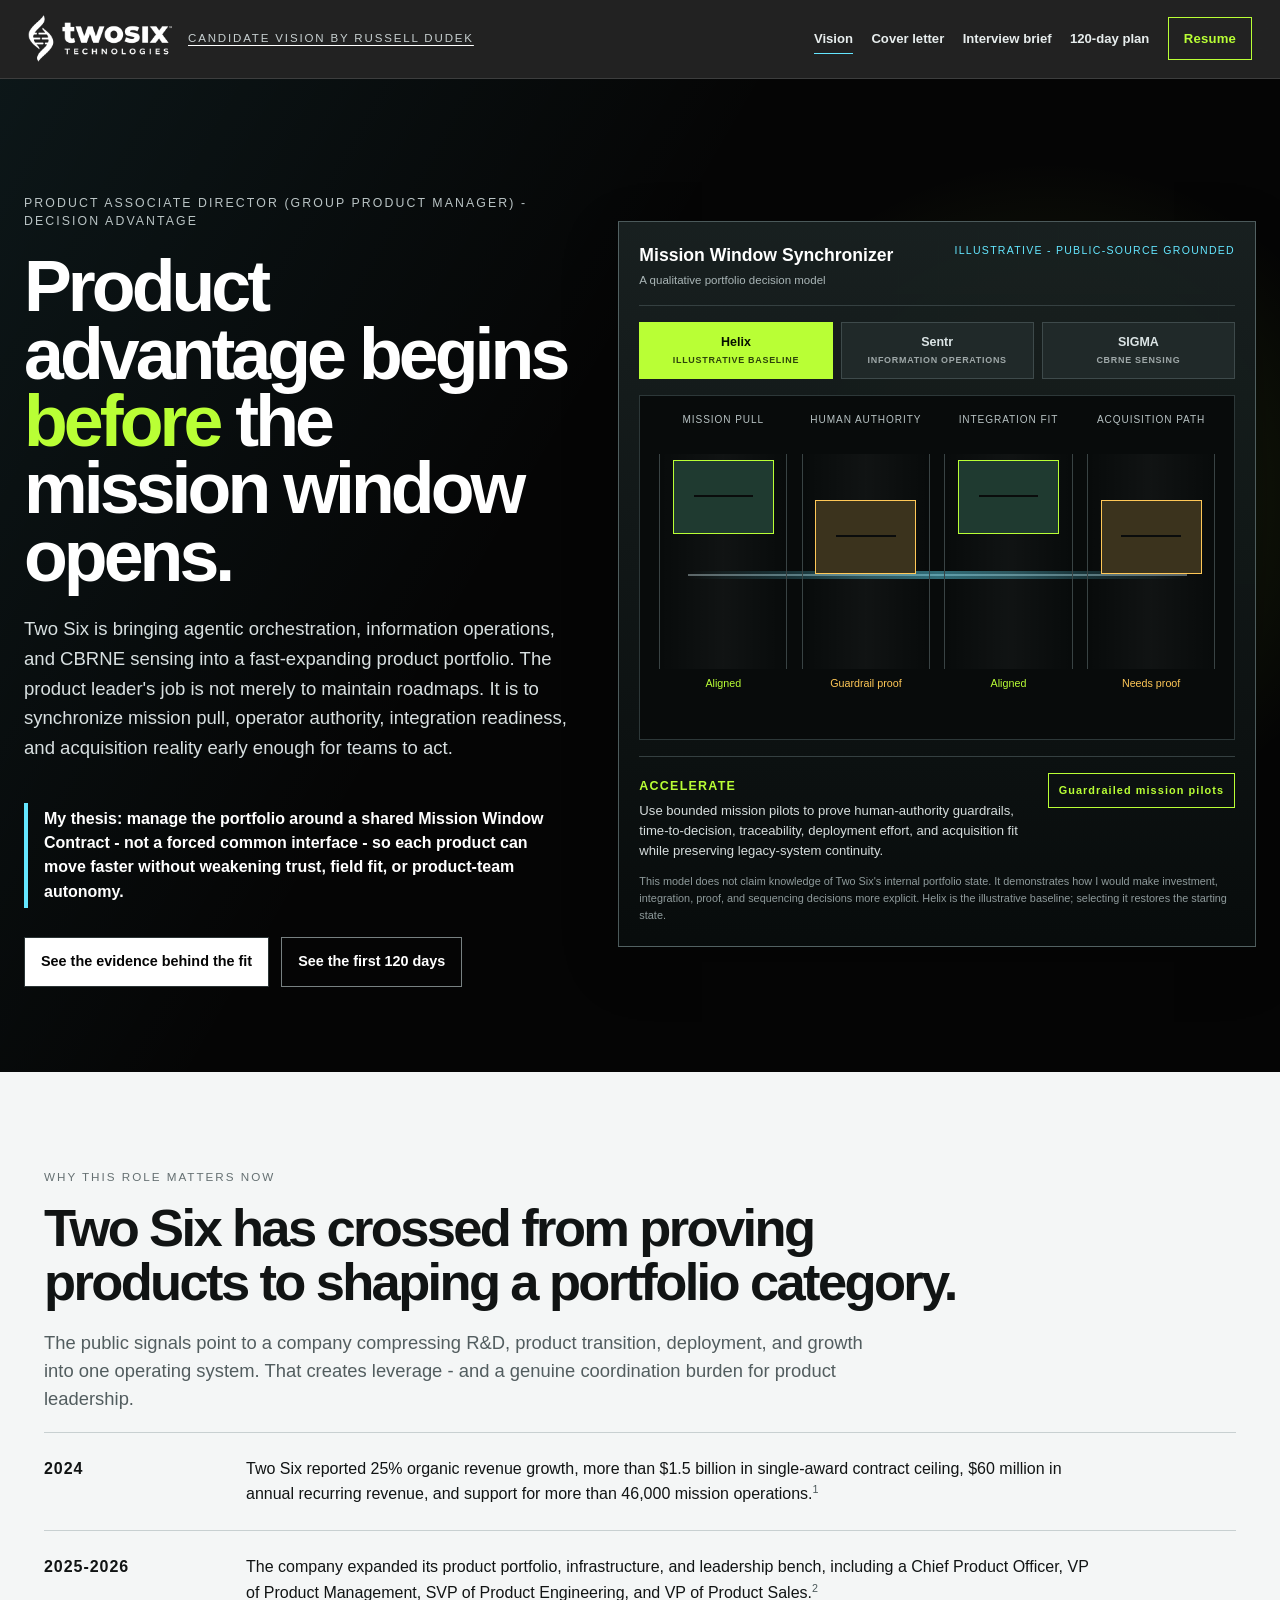
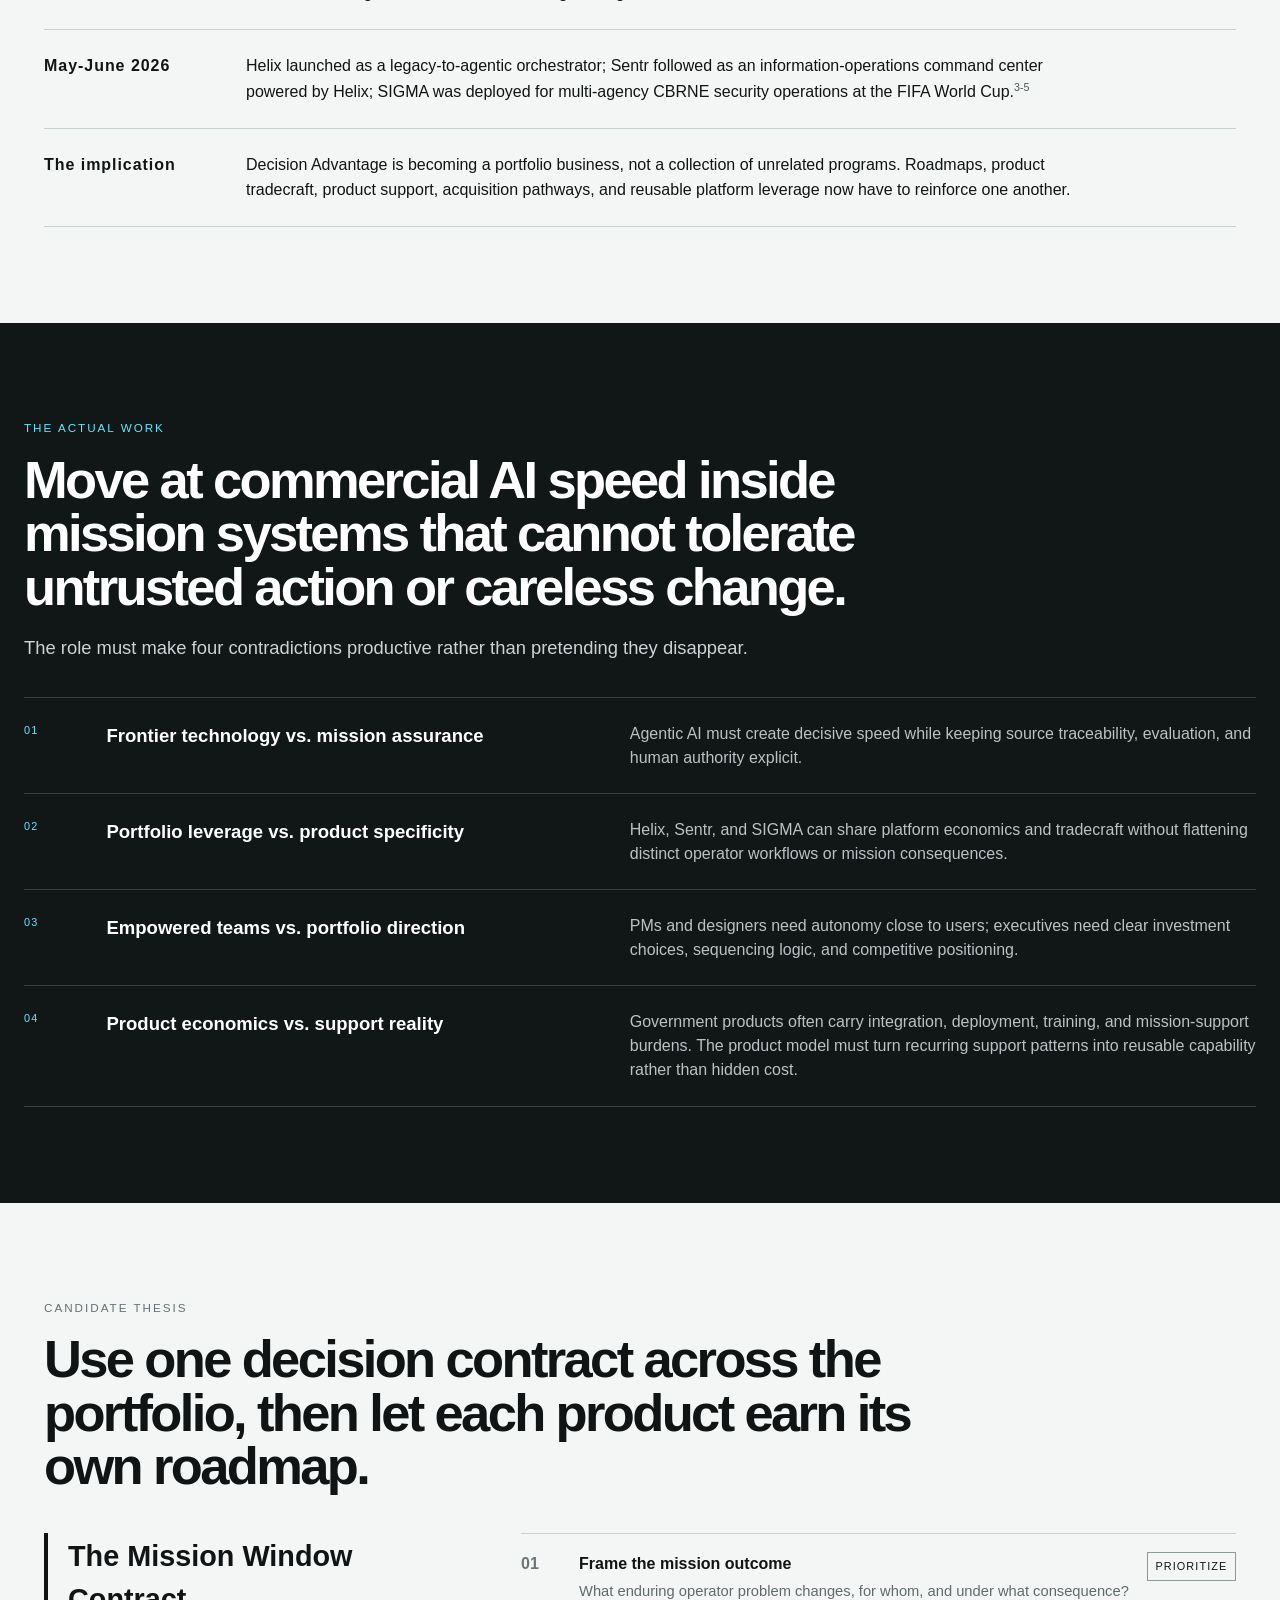
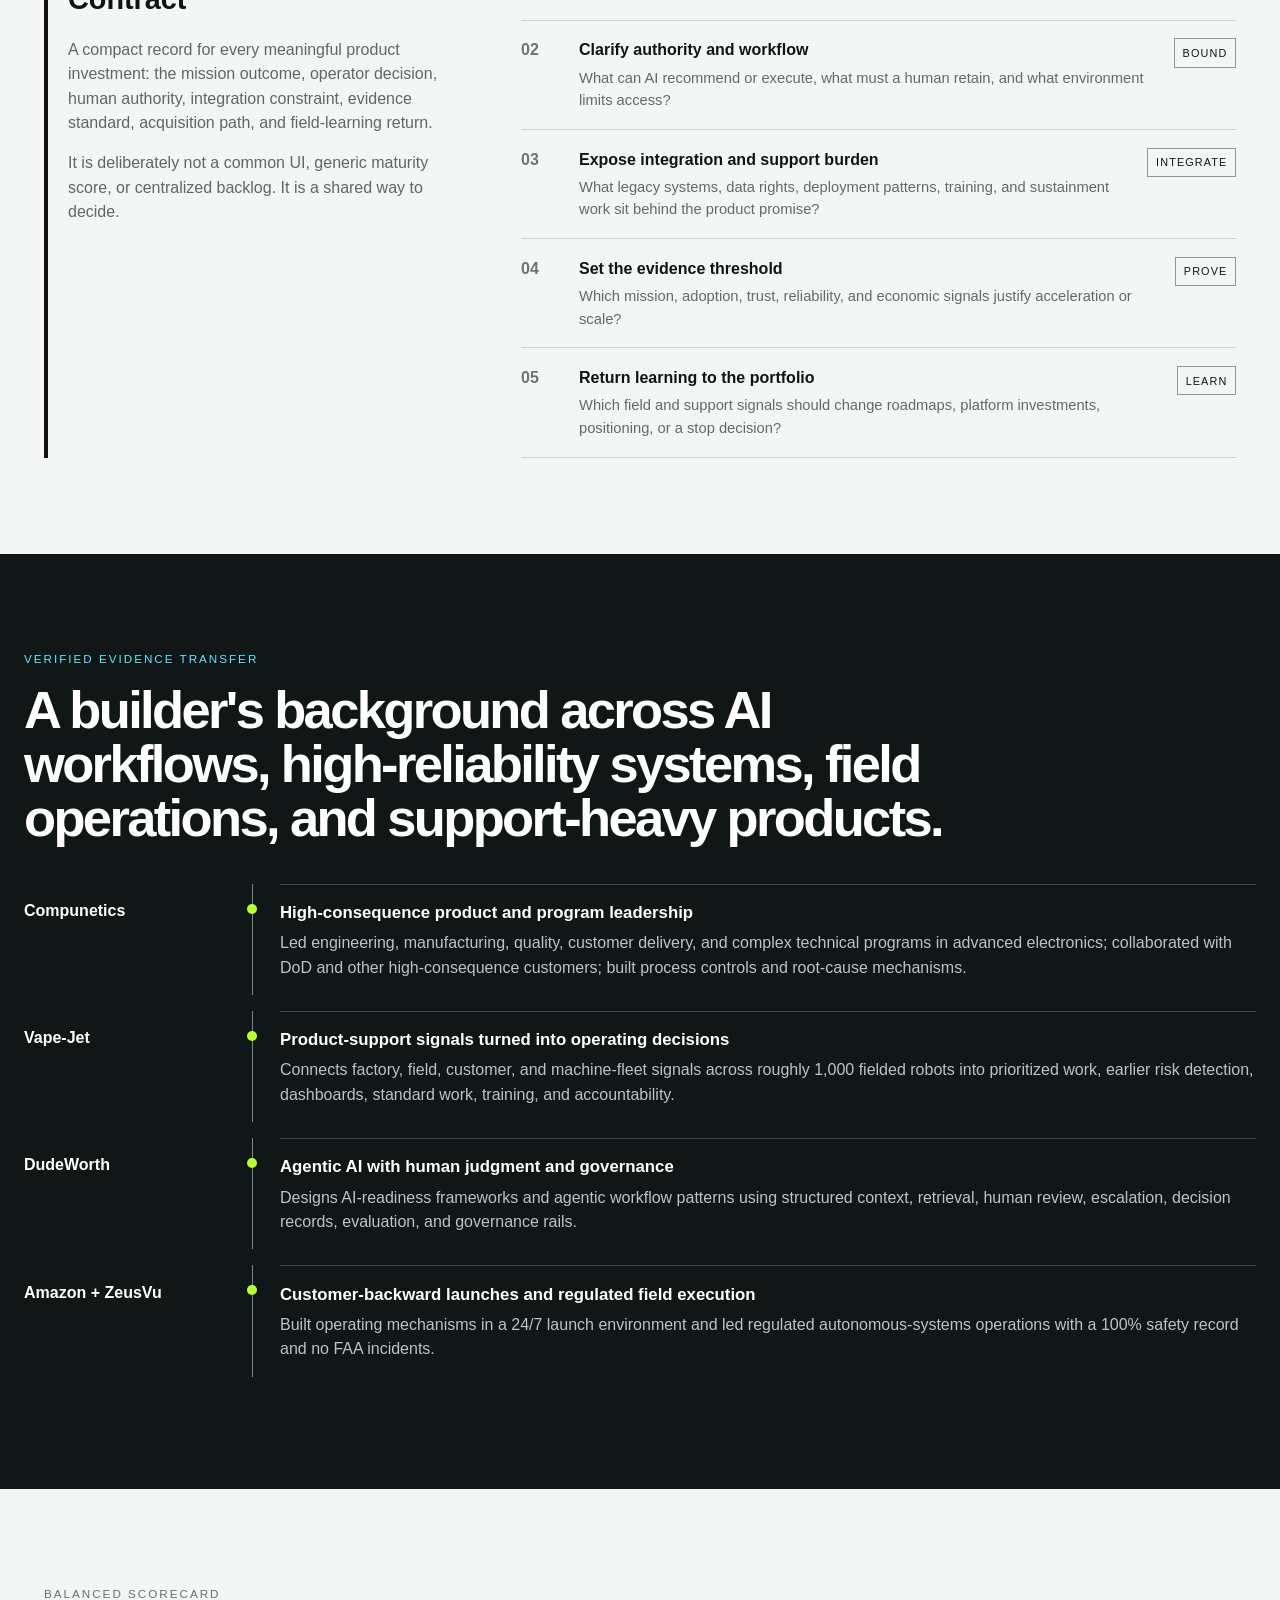
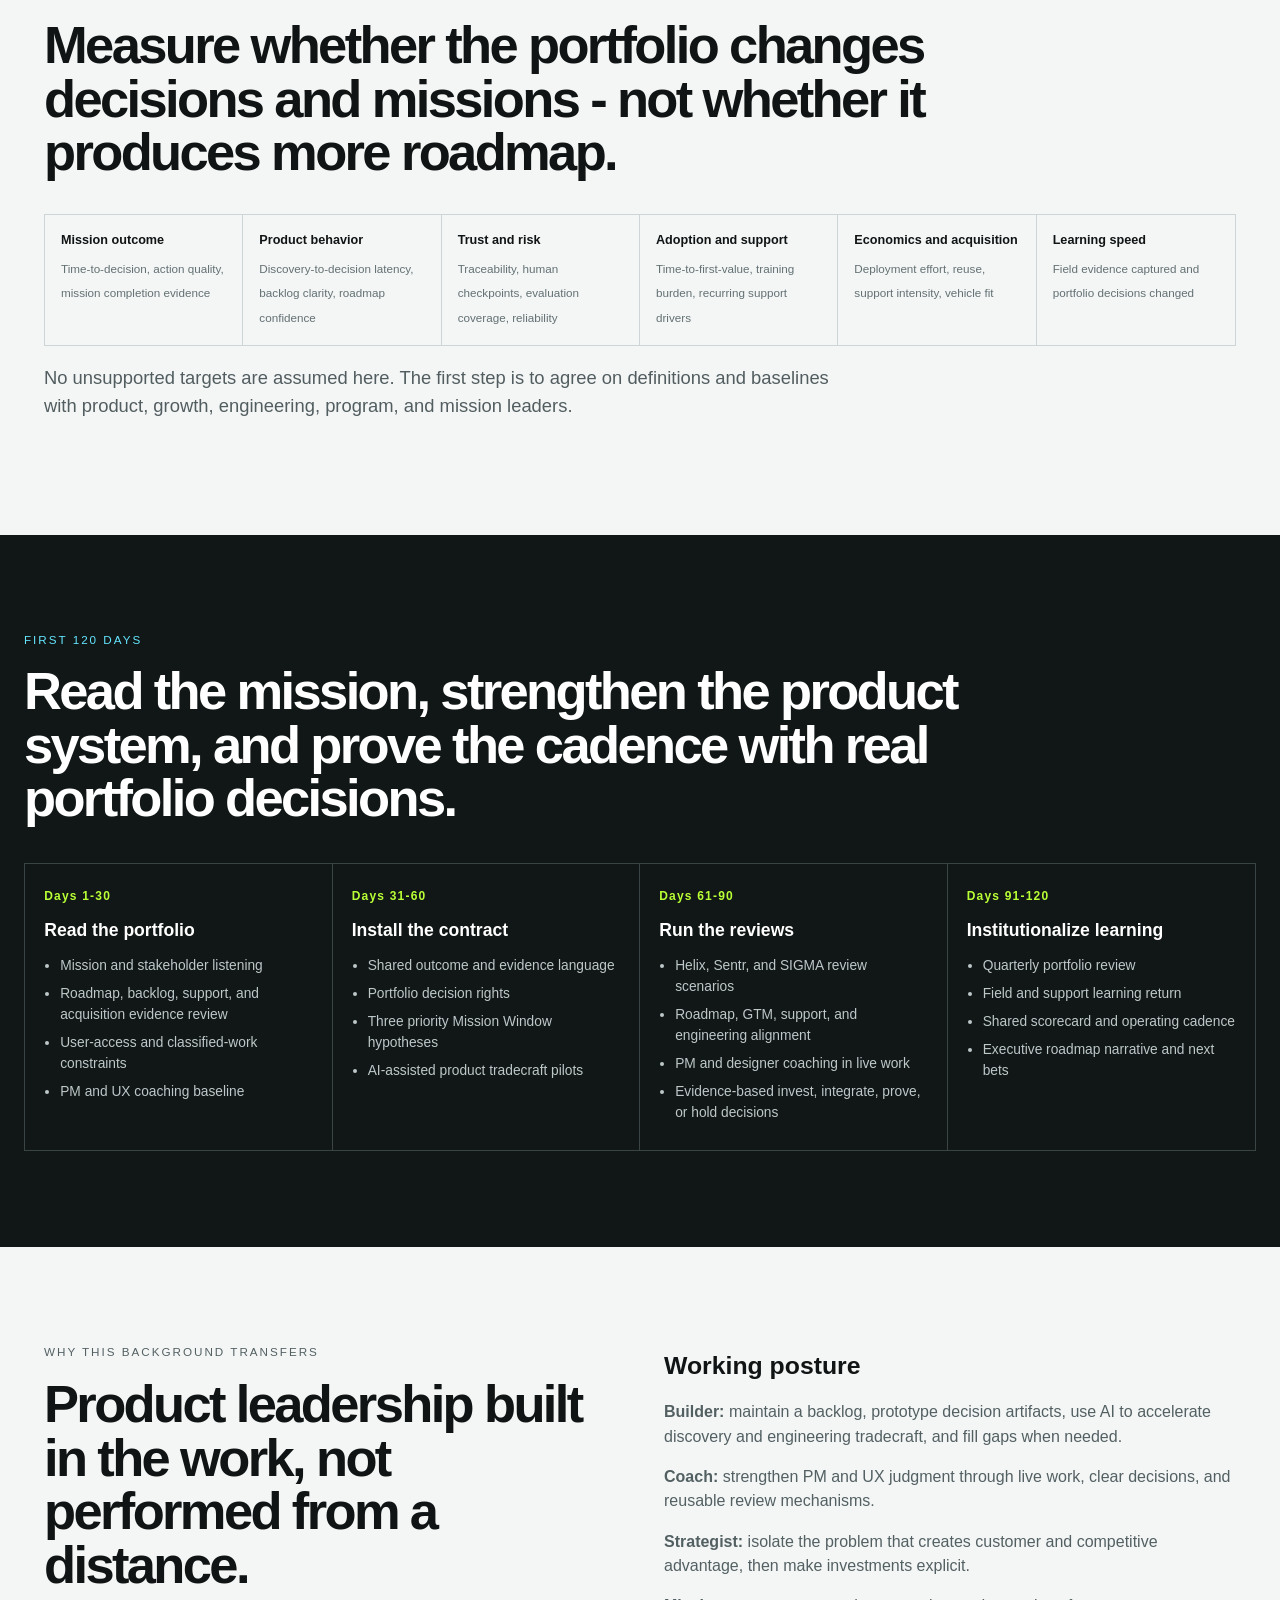
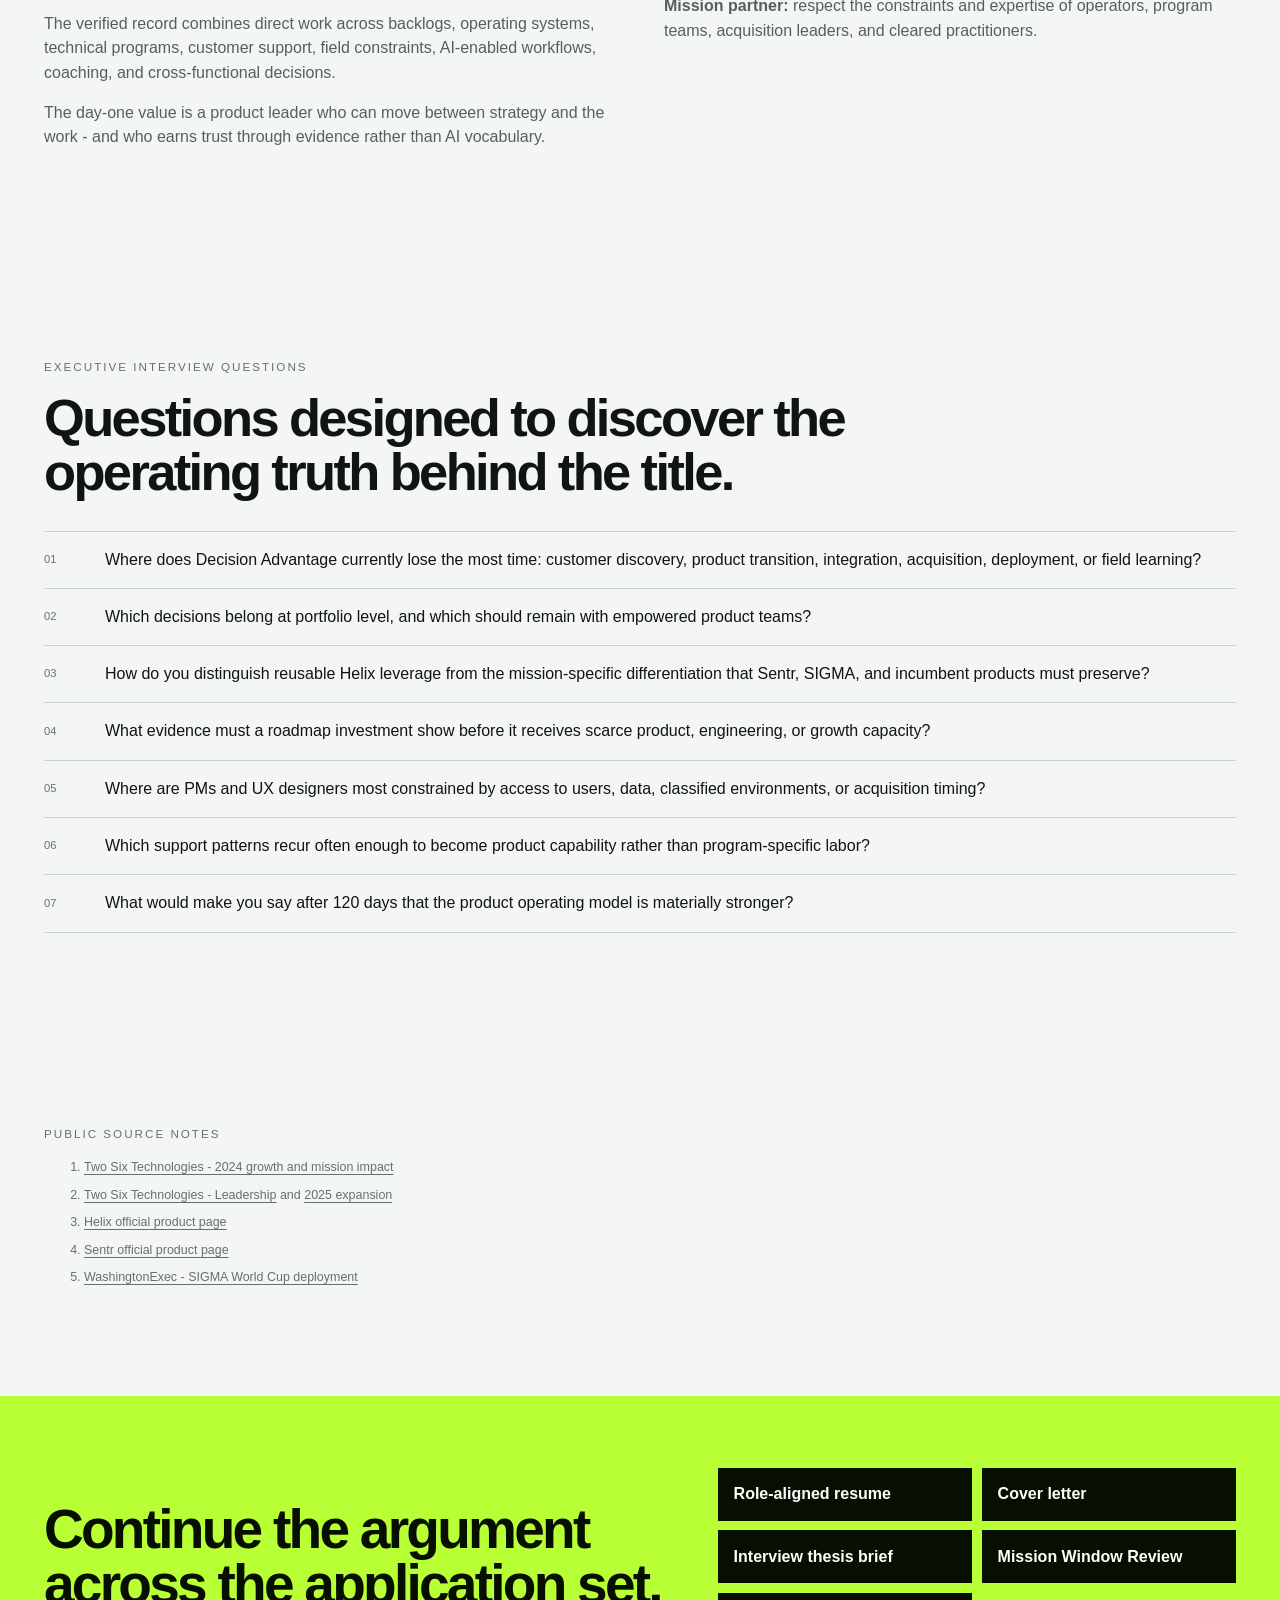
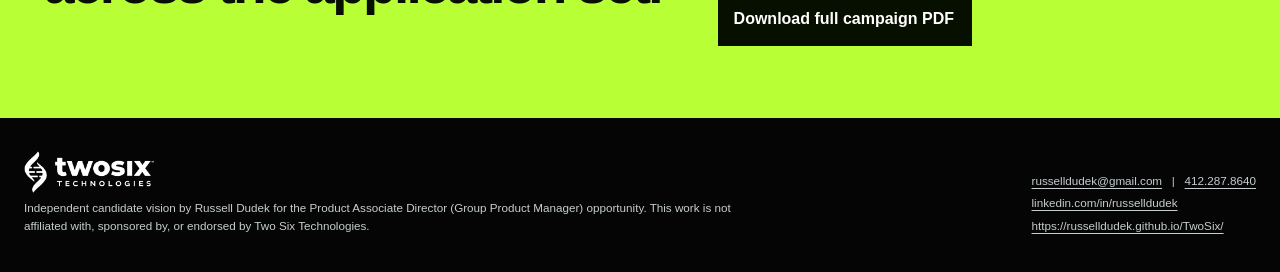
==== commit 91cfc3dd: "fix: align candidate vision with current campaign contract" ====
--- a/index.html
+++ b/index.html
@@ -6,22 +6,26 @@
   <title>Two Six Technologies - Candidate Vision | Russell Dudek</title>
   <meta name="description" content="Independent candidate vision by Russell Dudek for Two Six Technologies Product Associate Director (Group Product Manager).">
   <link rel="stylesheet" href="styles.css">
+  <link rel="stylesheet" href="site-2026.css">
 </head>
 <body>
   <a class="skip" href="#main">Skip to content</a>
   <header class="site-header">
-    <nav class="nav" aria-label="Primary">
+    <nav class="nav" aria-label="Primary" data-menu-open="false">
       <a class="brand-lockup" href="index.html">
         <img src="assets/brand/two-six-logo-white.png" alt="Two Six Technologies">
         <span>Candidate vision by Russell Dudek</span>
       </a>
-      <div class="nav-links">
+      <button class="nav-toggle" type="button" aria-controls="primary-links" aria-expanded="false">
+        <span class="nav-toggle-lines" aria-hidden="true"></span>
+        <span>Menu</span>
+      </button>
+      <div class="nav-links" id="primary-links">
         <a href="index.html" aria-current="page">Vision</a>
-        <a href="resume.html">Resume</a>
         <a href="cover-letter.html">Cover letter</a>
         <a href="interview-brief.html">Interview brief</a>
         <a href="120-day-plan.html">120-day plan</a>
-        <a class="nav-cta" href="resume.html">View my resume</a>
+        <a class="nav-cta" href="resume.html">Resume</a>
       </div>
     </nav>
   </header>
@@ -49,9 +53,9 @@
             <span class="model-tag">Illustrative - public-source grounded</span>
           </div>
           <div class="scenario-tabs" role="tablist" aria-label="Product scenario">
-            <button type="button" data-scenario="helix" role="tab" aria-selected="true">Helix</button>
-            <button type="button" data-scenario="sentr" role="tab" aria-selected="false">Sentr</button>
-            <button type="button" data-scenario="sigma" role="tab" aria-selected="false">SIGMA</button>
+            <button type="button" data-scenario="helix" role="tab" aria-selected="true" tabindex="0">Helix<small>Illustrative baseline</small></button>
+            <button type="button" data-scenario="sentr" role="tab" aria-selected="false" tabindex="-1">Sentr<small>Information operations</small></button>
+            <button type="button" data-scenario="sigma" role="tab" aria-selected="false" tabindex="-1">SIGMA<small>CBRNE sensing</small></button>
           </div>
           <div class="sync-board">
             <div class="sync-track"></div>
@@ -70,7 +74,7 @@
             </div>
             <span class="decision-badge" id="decision-badge">Guardrailed mission pilots</span>
           </div>
-          <p class="model-note">This model does not claim knowledge of Two Six's internal portfolio state. It demonstrates how I would make investment, integration, proof, and sequencing decisions more explicit.</p>
+          <p class="model-note">This model does not claim knowledge of Two Six's internal portfolio state. It demonstrates how I would make investment, integration, proof, and sequencing decisions more explicit. Helix is the illustrative baseline; selecting it restores the starting state.</p>
         </div>
       </div>
     </section>
@@ -87,7 +91,7 @@
 
     <section class="section dark">
       <div class="inner">
-        <p class="section-kicker">The real mandate</p>
+        <p class="section-kicker">The actual work</p>
         <h2>Move at commercial AI speed inside mission systems that cannot tolerate untrusted action or careless change.</h2>
         <p class="section-lead">The role must make four contradictions productive rather than pretending they disappear.</p>
         <div class="tension-stack">
@@ -156,7 +160,7 @@
 
     <section class="section">
       <div class="contribution">
-        <div><p class="section-kicker">Why this background transfers</p><h2>Product leadership built in the work, not performed from a distance.</h2><p>The verified record does not depend on a prior Group Product Manager title. It shows direct work across backlogs, operating systems, technical programs, customer support, field constraints, AI-enabled workflows, coaching, and cross-functional decision mechanisms.</p><p>The strongest day-one contribution is a product leader who can move between strategy and the actual work - and who knows that trust is earned through evidence, not AI vocabulary.</p></div>
+        <div><p class="section-kicker">Why this background transfers</p><h2>Product leadership built in the work, not performed from a distance.</h2><p>The verified record combines direct work across backlogs, operating systems, technical programs, customer support, field constraints, AI-enabled workflows, coaching, and cross-functional decisions.</p><p>The day-one value is a product leader who can move between strategy and the work - and who earns trust through evidence rather than AI vocabulary.</p></div>
         <div><h3>Working posture</h3><p><strong>Builder:</strong> maintain a backlog, prototype decision artifacts, use AI to accelerate discovery and engineering tradecraft, and fill gaps when needed.</p><p><strong>Coach:</strong> strengthen PM and UX judgment through live work, clear decisions, and reusable review mechanisms.</p><p><strong>Strategist:</strong> isolate the problem that creates customer and competitive advantage, then make investments explicit.</p><p><strong>Mission partner:</strong> respect the constraints and expertise of operators, program teams, acquisition leaders, and cleared practitioners.</p></div>
       </div>
     </section>
@@ -208,7 +212,8 @@
       </div>
       <div>
         <p><a href="mailto:russelldudek@gmail.com">russelldudek@gmail.com</a> &nbsp; | &nbsp; <a href="tel:+14122878640">412.287.8640</a></p>
-        <p><a href="https://www.linkedin.com/in/russelldudek">linkedin.com/in/russelldudek</a> &nbsp; | &nbsp; <a href="https://russelldudek.github.io/">russelldudek.github.io/</a></p>
+        <p><a href="https://www.linkedin.com/in/russelldudek">linkedin.com/in/russelldudek</a></p>
+        <p><a href="https://russelldudek.github.io/TwoSix/">https://russelldudek.github.io/TwoSix/</a></p>
       </div>
     </div>
   </footer>
--- a/site-2026.css
+++ b/site-2026.css
@@ -0,0 +1,256 @@
+:root {
+  --nav-height: 76px;
+  --focus-ring: 0 0 0 3px rgba(100, 230, 255, .42);
+}
+
+html { scroll-padding-top: calc(var(--nav-height) + 1rem); }
+body { text-rendering: optimizeLegibility; -webkit-font-smoothing: antialiased; }
+a, button, summary { -webkit-tap-highlight-color: transparent; }
+a:focus-visible, button:focus-visible, summary:focus-visible {
+  outline: 2px solid var(--signal-cyan);
+  outline-offset: 4px;
+  box-shadow: var(--focus-ring);
+}
+
+.site-header {
+  background: rgba(5, 5, 5, .88);
+  border-bottom-color: rgba(255, 255, 255, .12);
+}
+.nav {
+  max-width: 1320px;
+  min-height: var(--nav-height);
+  padding: .9rem 1.75rem;
+}
+.brand-lockup img { width: 144px; object-fit: contain; }
+.brand-lockup span { white-space: nowrap; }
+.nav-toggle {
+  display: none;
+  align-items: center;
+  gap: .65rem;
+  border: 1px solid rgba(255, 255, 255, .28);
+  background: transparent;
+  color: #fff;
+  padding: .62rem .78rem;
+  font: inherit;
+  font-size: .78rem;
+  font-weight: 800;
+  letter-spacing: .08em;
+  text-transform: uppercase;
+  cursor: pointer;
+}
+.nav-toggle-lines,
+.nav-toggle-lines::before,
+.nav-toggle-lines::after {
+  display: block;
+  width: 18px;
+  height: 1px;
+  background: currentColor;
+  content: "";
+  transition: transform .22s ease, opacity .22s ease;
+}
+.nav-toggle-lines { position: relative; }
+.nav-toggle-lines::before { position: absolute; top: -5px; }
+.nav-toggle-lines::after { position: absolute; top: 5px; }
+.nav[data-menu-open="true"] .nav-toggle-lines { background: transparent; }
+.nav[data-menu-open="true"] .nav-toggle-lines::before { transform: translateY(5px) rotate(45deg); }
+.nav[data-menu-open="true"] .nav-toggle-lines::after { transform: translateY(-5px) rotate(-45deg); }
+.nav-links { gap: 1.15rem; }
+.nav-links a {
+  position: relative;
+  padding: .65rem 0;
+  font-weight: 650;
+}
+.nav-links a[aria-current="page"]::after {
+  content: "";
+  position: absolute;
+  left: 0;
+  right: 0;
+  bottom: .35rem;
+  height: 1px;
+  background: var(--signal-cyan);
+}
+.nav-cta {
+  padding: .66rem .94rem !important;
+  border-color: var(--signal-lime);
+  font-weight: 850 !important;
+  letter-spacing: .015em;
+}
+.nav-cta::after { display: none; }
+.nav-cta:hover,
+.nav-cta:focus-visible {
+  background: var(--signal-lime);
+  color: #071000 !important;
+}
+
+.hero-grid { max-width: 1320px; gap: clamp(2.2rem, 4vw, 4.4rem); }
+.hero-copy { position: relative; z-index: 2; }
+.hero-actions .button { min-height: 46px; }
+.artifact-shell {
+  border-color: rgba(124, 145, 147, .58);
+  background:
+    linear-gradient(180deg, rgba(25, 33, 33, .96), rgba(8, 12, 12, .98)),
+    repeating-linear-gradient(90deg, transparent 0 39px, rgba(255, 255, 255, .015) 40px);
+}
+.scenario-tabs button {
+  min-height: 52px;
+  transition: background .2s ease, color .2s ease, border-color .2s ease, transform .2s ease;
+}
+.scenario-tabs button small {
+  display: block;
+  margin-top: .1rem;
+  font-size: .56rem;
+  font-weight: 700;
+  letter-spacing: .08em;
+  text-transform: uppercase;
+  opacity: .68;
+}
+.scenario-tabs button:hover { border-color: #879596; transform: translateY(-1px); }
+.scenario-tabs button[aria-selected="true"] small { opacity: .78; }
+.gate { transition: opacity .2s ease; }
+.decision-port p { min-height: 3.7em; }
+.decision-badge { max-width: 15rem; text-align: center; }
+.model-note { max-width: 58rem; line-height: 1.55; }
+#evidence { scroll-margin-top: calc(var(--nav-height) + 1.25rem); }
+
+@keyframes gate-resolve {
+  0% { opacity: .55; transform: translateY(5px); }
+  100% { opacity: 1; transform: translateY(0); }
+}
+
+@media (max-width: 1120px) {
+  .brand-lockup span { display: none; }
+  .nav-links { gap: .9rem; }
+}
+
+@media (max-width: 980px) {
+  .nav {
+    position: relative;
+    min-height: 68px;
+    padding: .72rem 1rem;
+  }
+  .brand-lockup img { width: 126px; }
+  .nav-toggle { display: inline-flex; }
+  .nav-links {
+    display: none;
+    position: absolute;
+    top: calc(100% + 1px);
+    left: 1rem;
+    right: 1rem;
+    z-index: 40;
+    flex-direction: column;
+    align-items: stretch;
+    gap: 0;
+    padding: .55rem;
+    background: rgba(11, 15, 15, .985);
+    border: 1px solid #354041;
+    box-shadow: 0 18px 48px rgba(0, 0, 0, .42);
+  }
+  .nav[data-menu-open="true"] .nav-links { display: flex; }
+  body .nav-links a:not(.nav-cta) {
+    display: flex;
+    width: 100%;
+    padding: .82rem .85rem;
+    border-bottom: 1px solid rgba(255, 255, 255, .08);
+  }
+  .nav-links a[aria-current="page"]::after { display: none; }
+  .nav-links a[aria-current="page"] { color: var(--signal-cyan); }
+  .nav-cta {
+    display: flex;
+    justify-content: center;
+    margin-top: .5rem;
+    padding: .78rem .85rem !important;
+  }
+  .hero-grid { padding-top: 4.3rem; }
+}
+
+@media (max-width: 650px) {
+  :root { --nav-height: 68px; }
+  .hero-grid { padding-top: 3.6rem; padding-bottom: 3.8rem; }
+  .hero h1 { font-size: clamp(2.65rem, 13vw, 3.45rem); }
+  .hero-deck { font-size: 1.02rem; line-height: 1.55; }
+  .hero-actions { display: grid; grid-template-columns: 1fr; }
+  .hero-actions .button { width: 100%; }
+  .artifact-shell { padding: .9rem; }
+  .artifact-head { display: grid; grid-template-columns: 1fr; }
+  .model-tag { display: block; white-space: normal; }
+  .scenario-tabs { gap: .35rem; }
+  .scenario-tabs button { min-height: 48px; padding: .55rem .35rem; }
+  .sync-board { min-height: auto; padding: .85rem; }
+  .sync-track, .pulse { display: none; }
+  .sync-gates {
+    grid-template-columns: repeat(2, minmax(0, 1fr));
+    gap: .62rem;
+    height: auto;
+  }
+  .gate {
+    display: grid;
+    grid-template-columns: minmax(0, 1fr) 48px;
+    grid-template-rows: auto auto;
+    gap: .28rem .65rem;
+    min-height: 76px;
+    padding: .72rem;
+    text-align: left;
+    border: 1px solid #344041;
+    background: rgba(255, 255, 255, .025);
+  }
+  .gate-label {
+    grid-column: 1;
+    grid-row: 1;
+    min-height: 0;
+    margin: 0;
+    font-size: .62rem;
+    writing-mode: horizontal-tb;
+    transform: none;
+  }
+  .gate-state {
+    grid-column: 1;
+    grid-row: 2;
+    align-self: end;
+    font-size: .69rem;
+  }
+  .gate-well {
+    grid-column: 2;
+    grid-row: 1 / 3;
+    width: 48px;
+    height: 52px;
+    margin: 0;
+    align-self: center;
+    border: 1px solid #394344;
+    background: rgba(255, 255, 255, .025);
+  }
+  .gate-blade {
+    left: 6px;
+    right: 6px;
+    top: 8px;
+    height: 34px;
+    transform: none !important;
+  }
+  .gate-blade::before { top: 15px; }
+  .sync-board.is-running .gate { animation: gate-resolve .46s ease both; }
+  .sync-board.is-running .gate:nth-child(2) { animation-delay: .06s; }
+  .sync-board.is-running .gate:nth-child(3) { animation-delay: .12s; }
+  .sync-board.is-running .gate:nth-child(4) { animation-delay: .18s; }
+  .decision-port p { min-height: 0; }
+  .decision-badge { max-width: none; width: 100%; }
+}
+
+@media (max-width: 380px) {
+  .nav-links { left: .65rem; right: .65rem; }
+  .brand-lockup img { width: 112px; }
+  .nav-toggle { padding: .56rem .64rem; }
+  .scenario-tabs { grid-template-columns: 1fr; }
+  .scenario-tabs button small { display: inline; margin-left: .35rem; }
+  .sync-gates { grid-template-columns: 1fr; }
+}
+
+@media (prefers-reduced-motion: reduce) {
+  .nav-toggle-lines,
+  .nav-toggle-lines::before,
+  .nav-toggle-lines::after,
+  .scenario-tabs button,
+  .gate { transition: none; animation: none !important; }
+}
+
+@media print {
+  .nav-toggle { display: none !important; }
+}
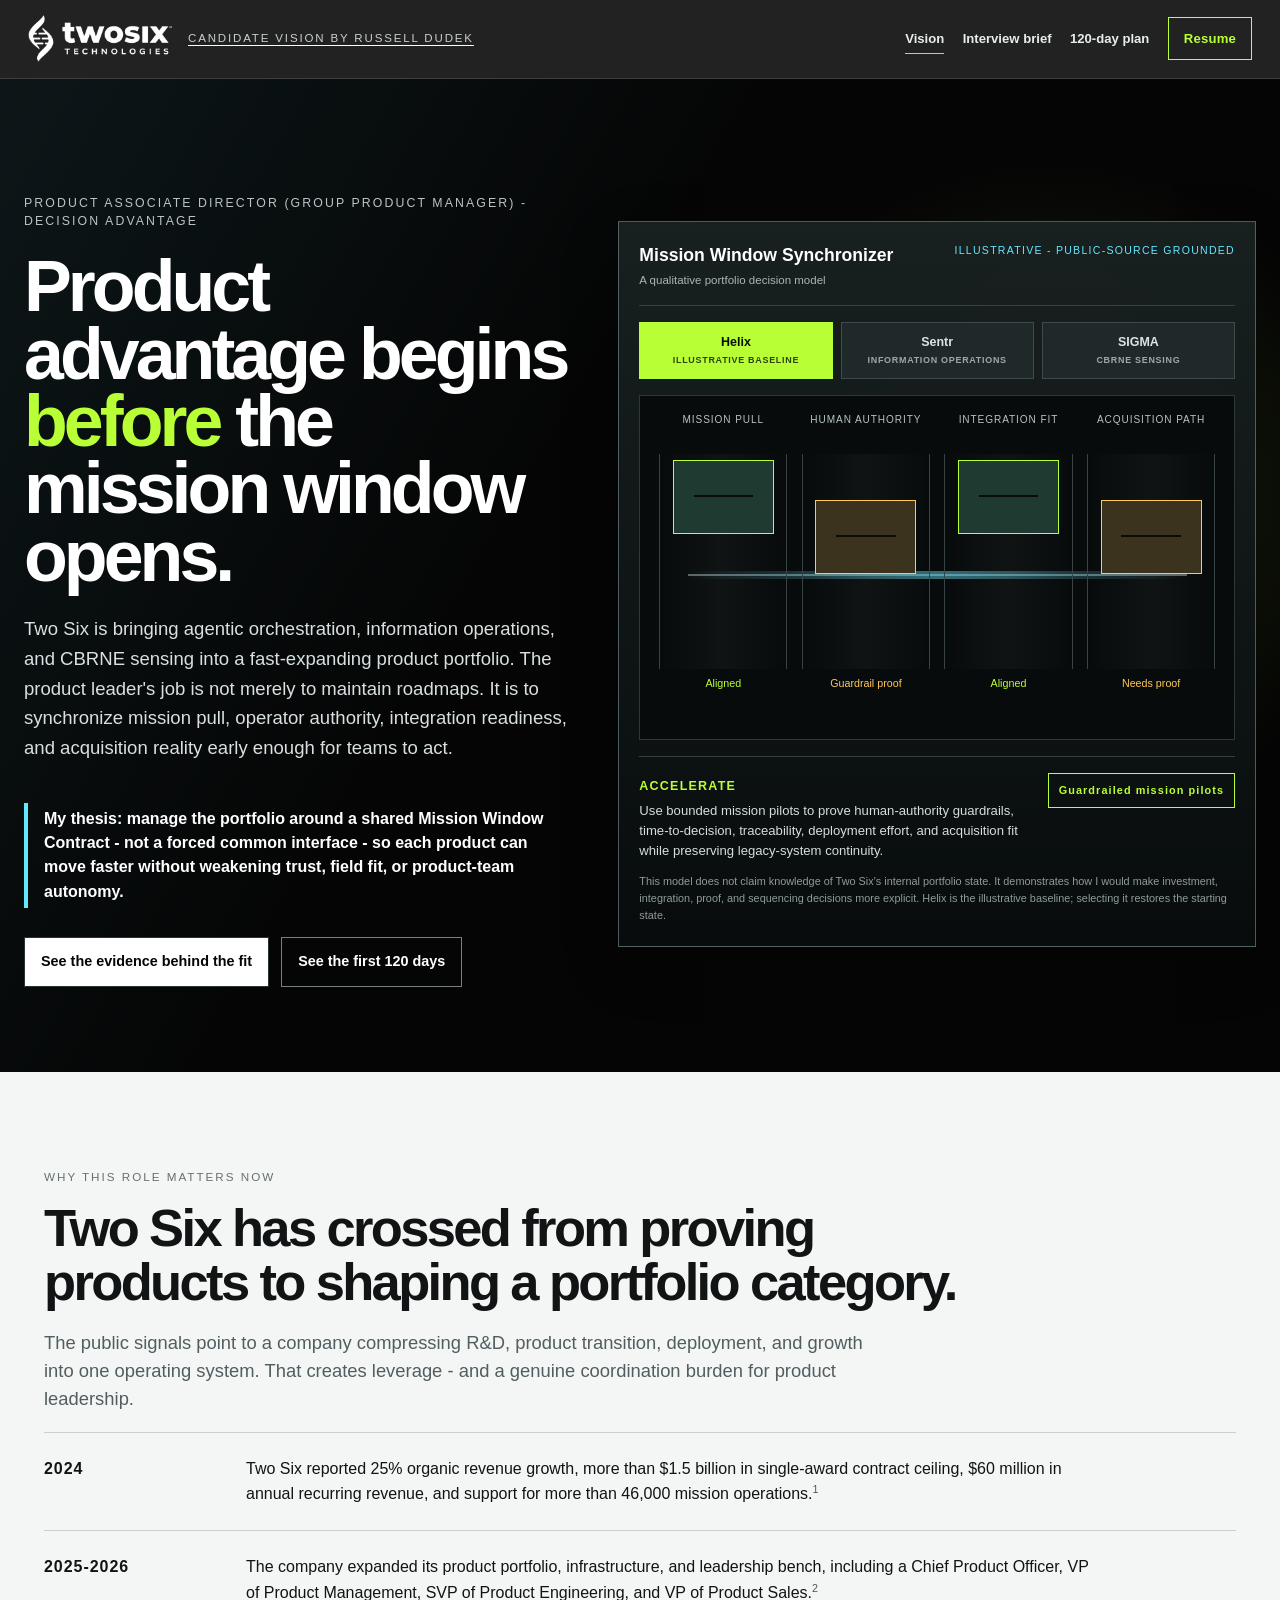
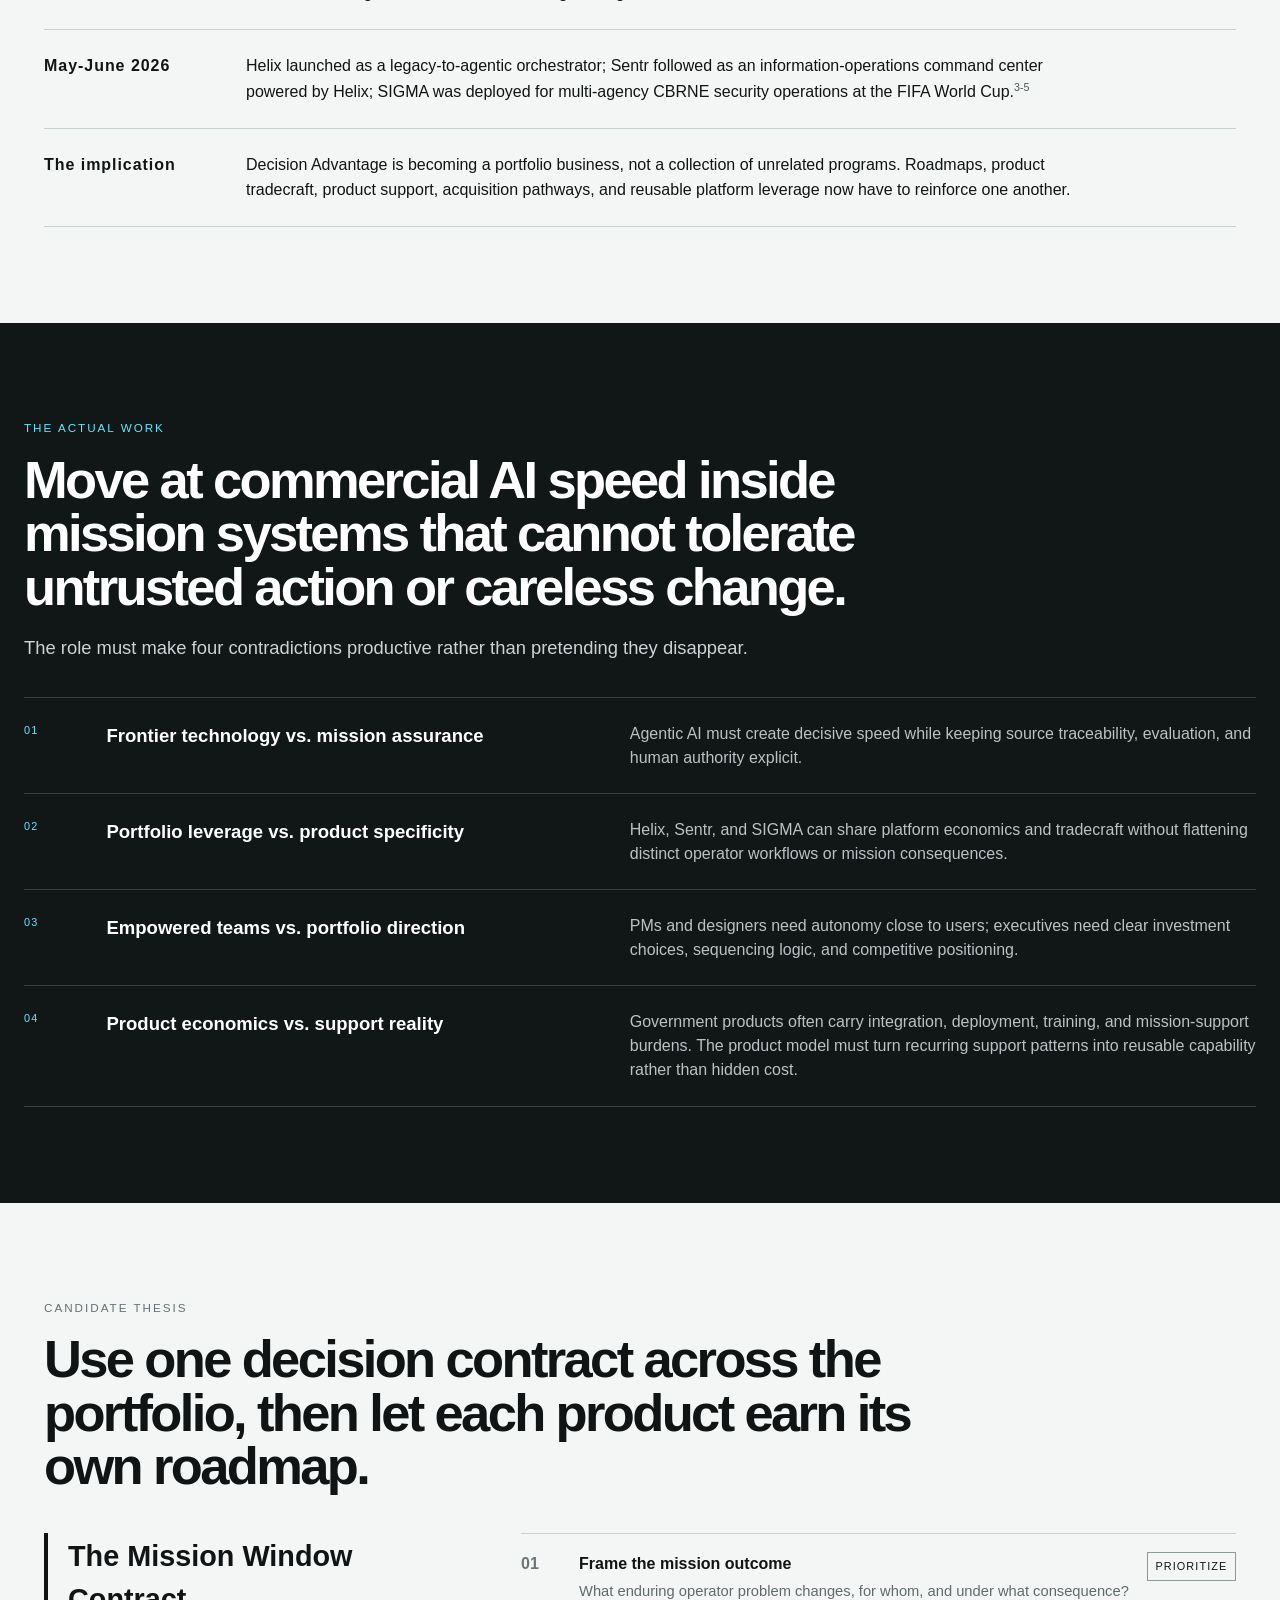
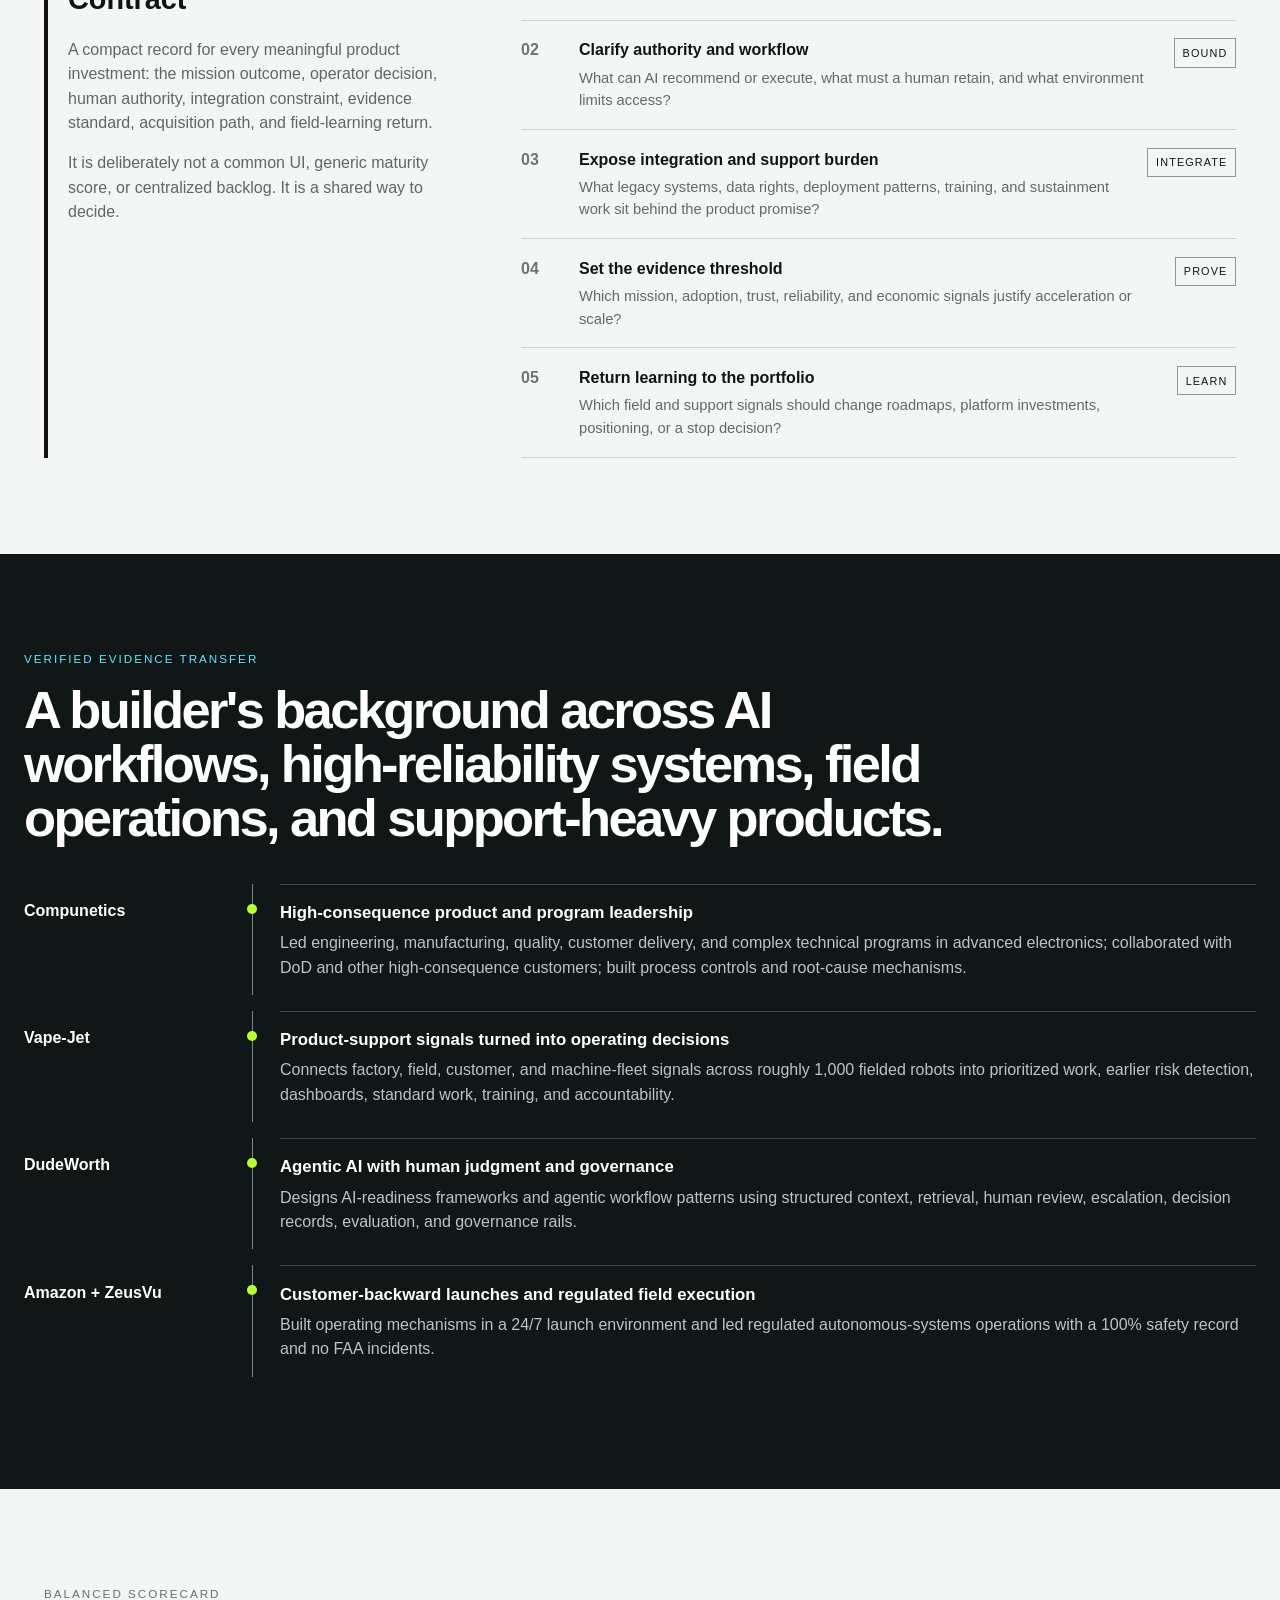
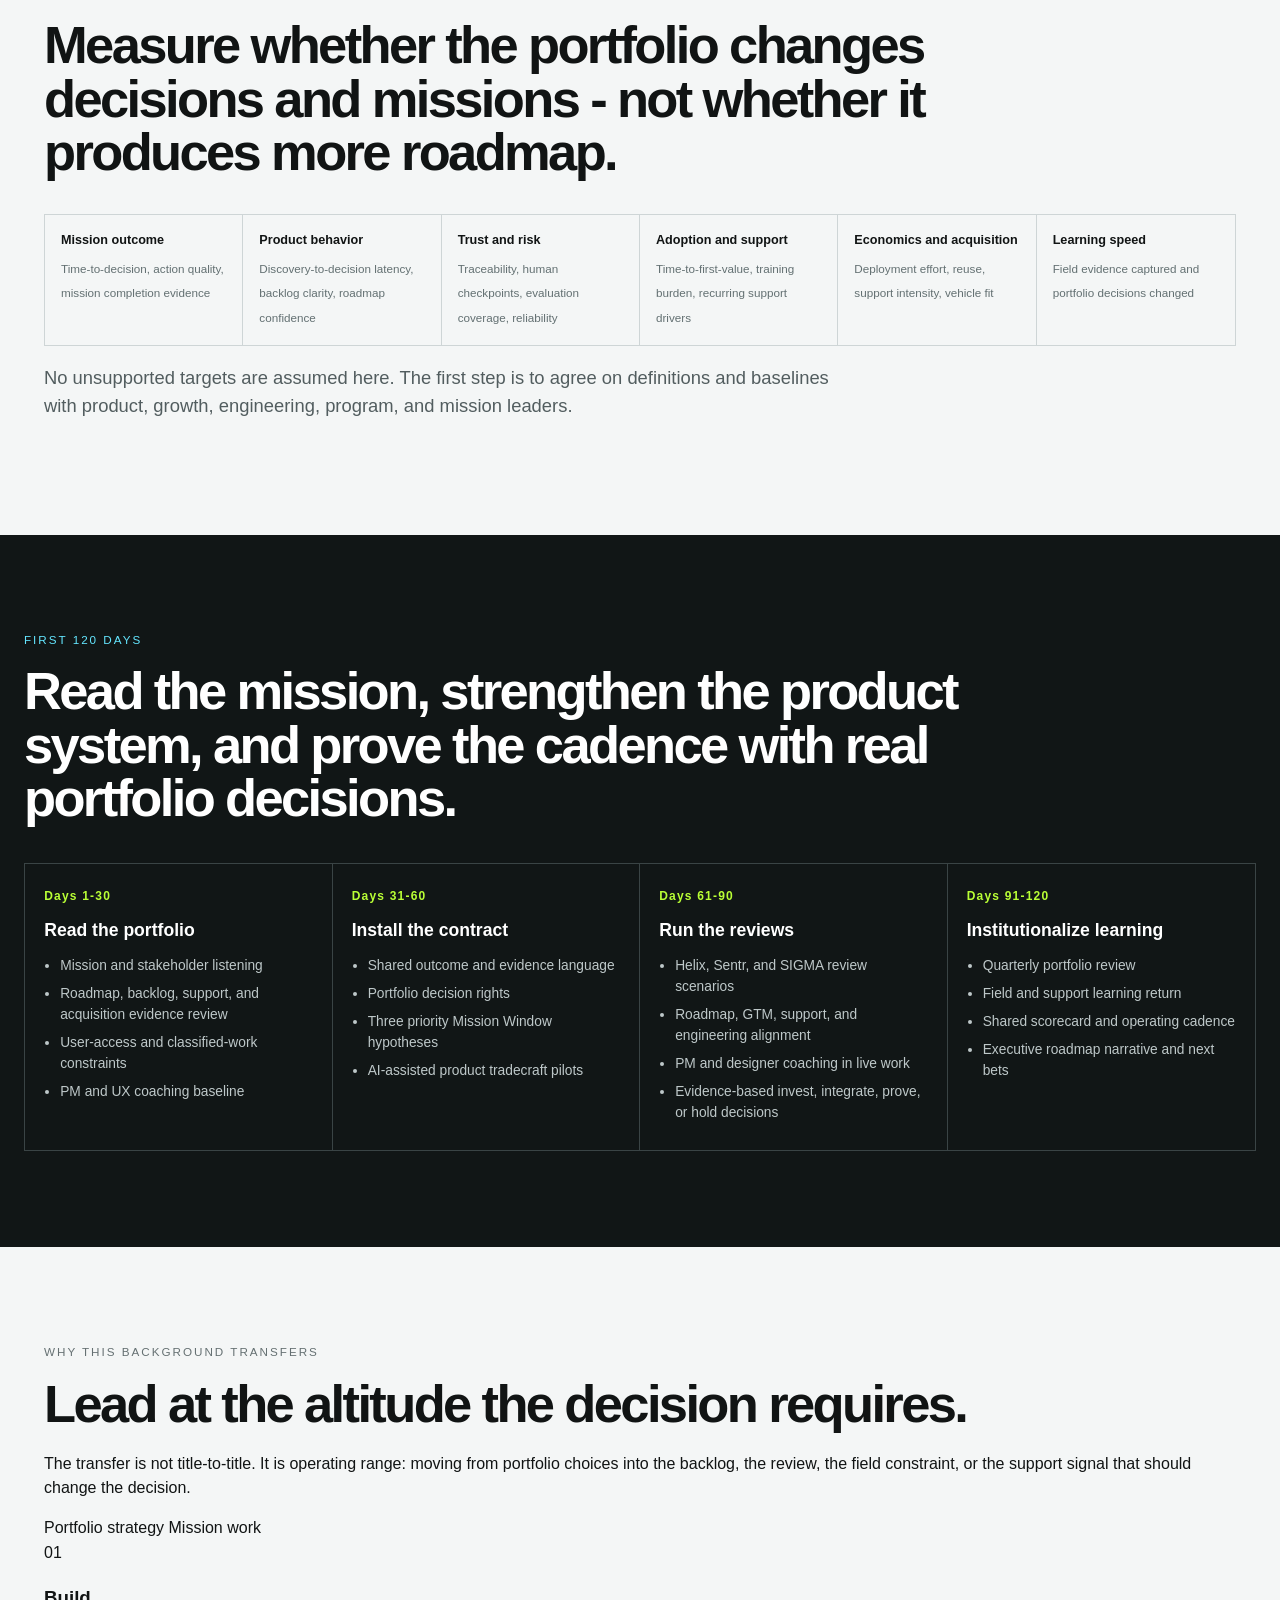
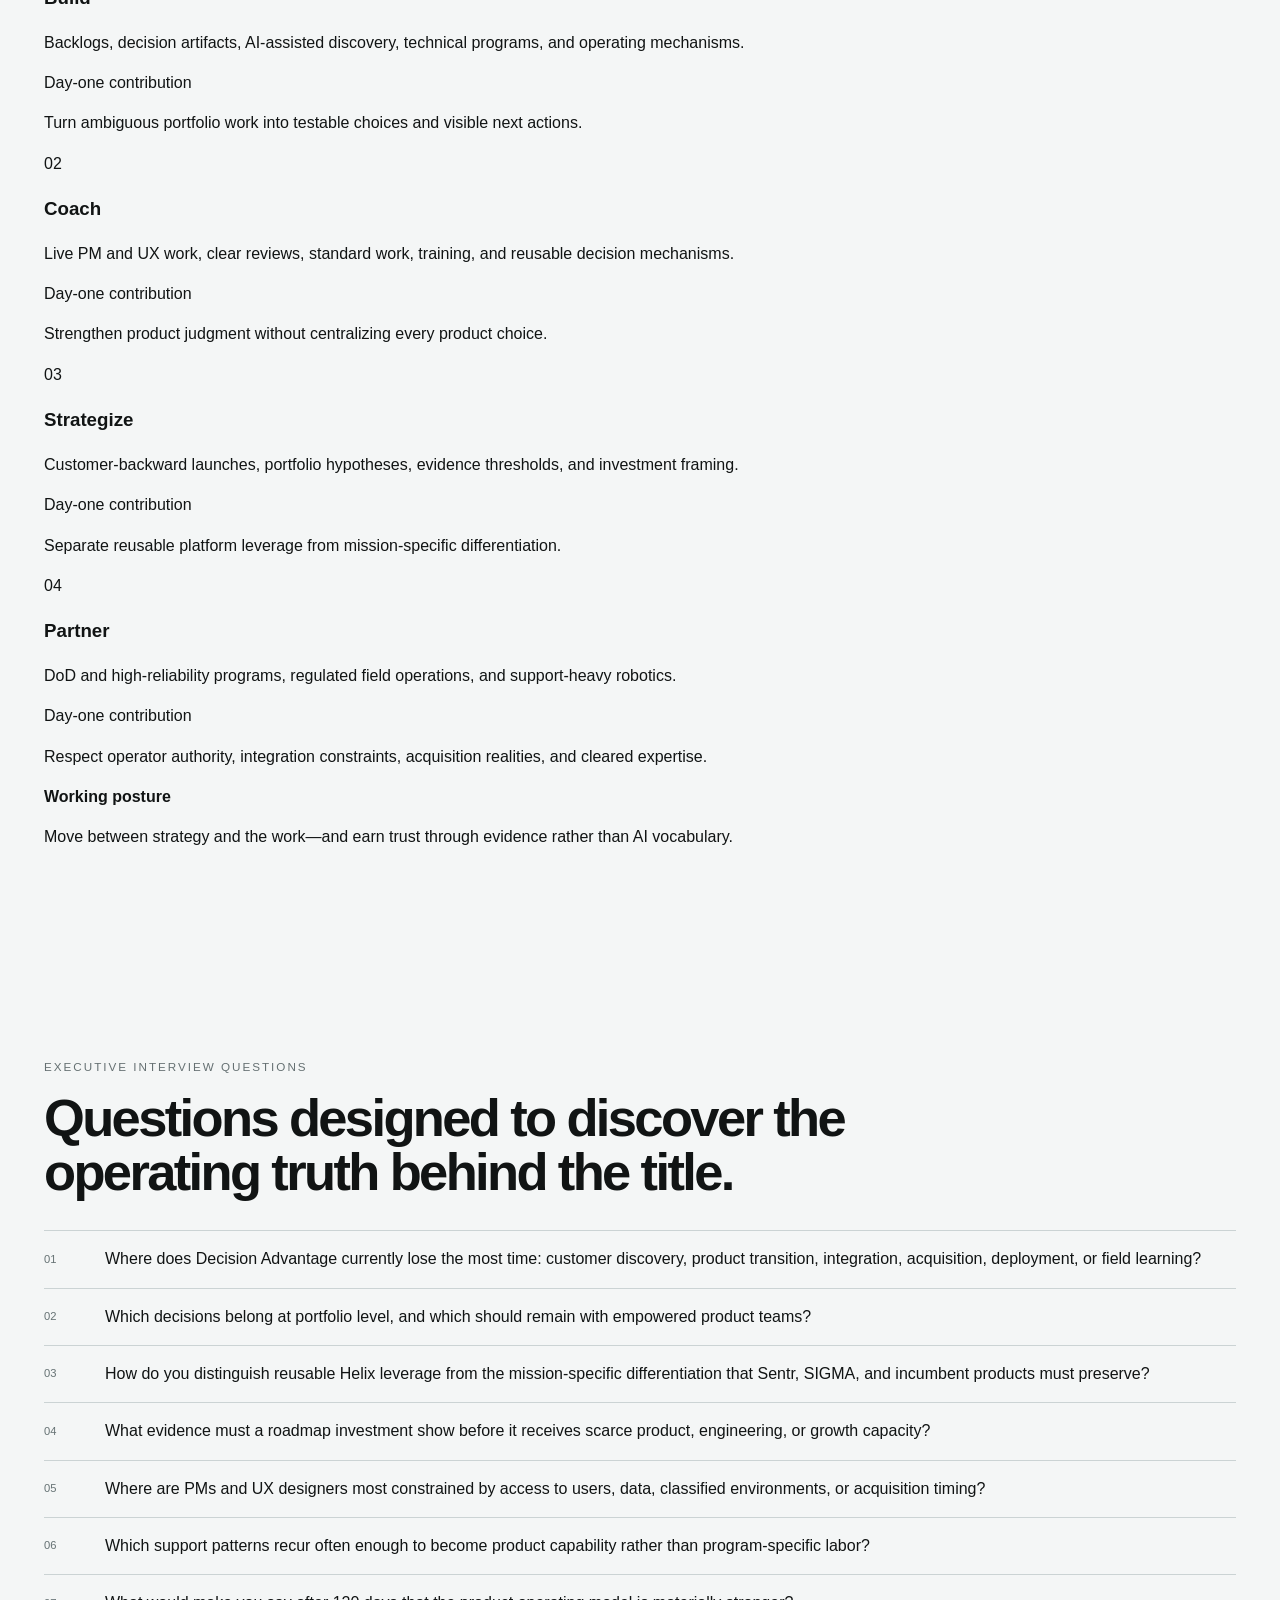
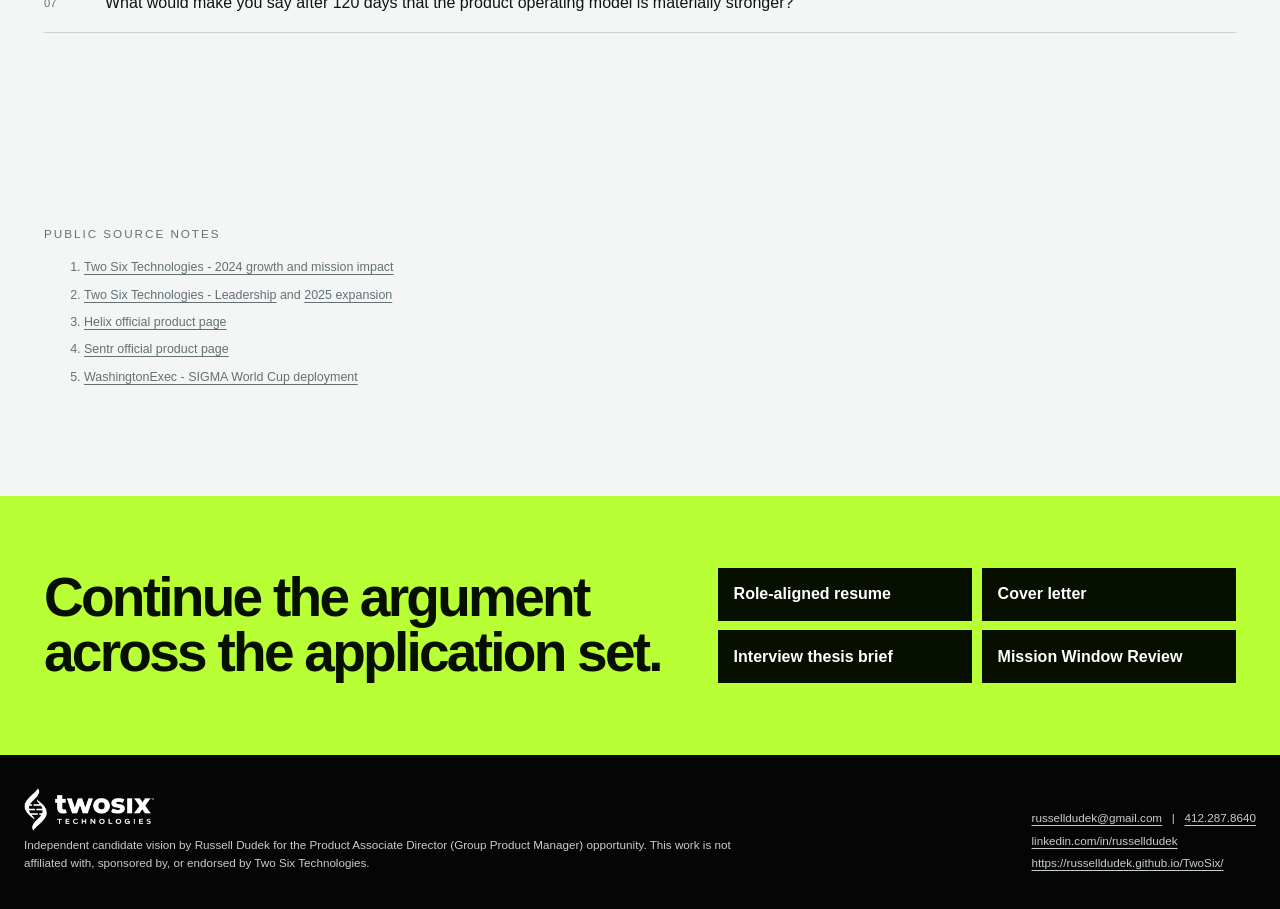
==== commit 1a332ec9: "feat: simplify header and redesign transfer section" ====
--- a/index.html
+++ b/index.html
@@ -7,6 +7,7 @@
   <meta name="description" content="Independent candidate vision by Russell Dudek for Two Six Technologies Product Associate Director (Group Product Manager).">
   <link rel="stylesheet" href="styles.css">
   <link rel="stylesheet" href="site-2026.css">
+  <link rel="stylesheet" href="transfer-2026.css">
 </head>
 <body>
   <a class="skip" href="#main">Skip to content</a>
@@ -22,7 +23,6 @@
       </button>
       <div class="nav-links" id="primary-links">
         <a href="index.html" aria-current="page">Vision</a>
-        <a href="cover-letter.html">Cover letter</a>
         <a href="interview-brief.html">Interview brief</a>
         <a href="120-day-plan.html">120-day plan</a>
         <a class="nav-cta" href="resume.html">Resume</a>
@@ -158,11 +158,43 @@
       </div>
     </section>
 
-    <section class="section">
-      <div class="contribution">
-        <div><p class="section-kicker">Why this background transfers</p><h2>Product leadership built in the work, not performed from a distance.</h2><p>The verified record combines direct work across backlogs, operating systems, technical programs, customer support, field constraints, AI-enabled workflows, coaching, and cross-functional decisions.</p><p>The day-one value is a product leader who can move between strategy and the work - and who earns trust through evidence rather than AI vocabulary.</p></div>
-        <div><h3>Working posture</h3><p><strong>Builder:</strong> maintain a backlog, prototype decision artifacts, use AI to accelerate discovery and engineering tradecraft, and fill gaps when needed.</p><p><strong>Coach:</strong> strengthen PM and UX judgment through live work, clear decisions, and reusable review mechanisms.</p><p><strong>Strategist:</strong> isolate the problem that creates customer and competitive advantage, then make investments explicit.</p><p><strong>Mission partner:</strong> respect the constraints and expertise of operators, program teams, acquisition leaders, and cleared practitioners.</p></div>
-      </div>
+    <section class="section transfer-section" id="working-range">
+      <div class="transfer-grid">
+        <div class="transfer-intro">
+          <p class="section-kicker">Why this background transfers</p>
+          <h2>Lead at the altitude the decision requires.</h2>
+          <p class="transfer-lead">The transfer is not title-to-title. It is operating range: moving from portfolio choices into the backlog, the review, the field constraint, or the support signal that should change the decision.</p>
+          <div class="range-axis" aria-label="Operating range from portfolio strategy to mission work">
+            <span>Portfolio strategy</span>
+            <span class="range-line" aria-hidden="true"></span>
+            <span>Mission work</span>
+          </div>
+        </div>
+
+        <div class="transfer-lanes" aria-label="Working posture and day-one contribution">
+          <article class="transfer-lane">
+            <span class="transfer-index">01</span>
+            <div class="transfer-mode"><h3>Build</h3><p>Backlogs, decision artifacts, AI-assisted discovery, technical programs, and operating mechanisms.</p></div>
+            <div class="transfer-value"><span>Day-one contribution</span><p>Turn ambiguous portfolio work into testable choices and visible next actions.</p></div>
+          </article>
+          <article class="transfer-lane">
+            <span class="transfer-index">02</span>
+            <div class="transfer-mode"><h3>Coach</h3><p>Live PM and UX work, clear reviews, standard work, training, and reusable decision mechanisms.</p></div>
+            <div class="transfer-value"><span>Day-one contribution</span><p>Strengthen product judgment without centralizing every product choice.</p></div>
+          </article>
+          <article class="transfer-lane">
+            <span class="transfer-index">03</span>
+            <div class="transfer-mode"><h3>Strategize</h3><p>Customer-backward launches, portfolio hypotheses, evidence thresholds, and investment framing.</p></div>
+            <div class="transfer-value"><span>Day-one contribution</span><p>Separate reusable platform leverage from mission-specific differentiation.</p></div>
+          </article>
+          <article class="transfer-lane">
+            <span class="transfer-index">04</span>
+            <div class="transfer-mode"><h3>Partner</h3><p>DoD and high-reliability programs, regulated field operations, and support-heavy robotics.</p></div>
+            <div class="transfer-value"><span>Day-one contribution</span><p>Respect operator authority, integration constraints, acquisition realities, and cleared expertise.</p></div>
+          </article>
+        </div>
+      </div>
+      <div class="transfer-result"><strong>Working posture</strong><p>Move between strategy and the work—and earn trust through evidence rather than AI vocabulary.</p></div>
     </section>
 
     <section class="section">
@@ -198,7 +230,6 @@
           <a href="cover-letter.html">Cover letter</a>
           <a href="interview-brief.html">Interview thesis brief</a>
           <a href="mission-window-review.html">Mission Window Review</a>
-          <a href="docs/Russell-Dudek-Two-Six-Candidate-Campaign.pdf" download>Download full campaign PDF</a>
         </div>
       </div>
     </section>
